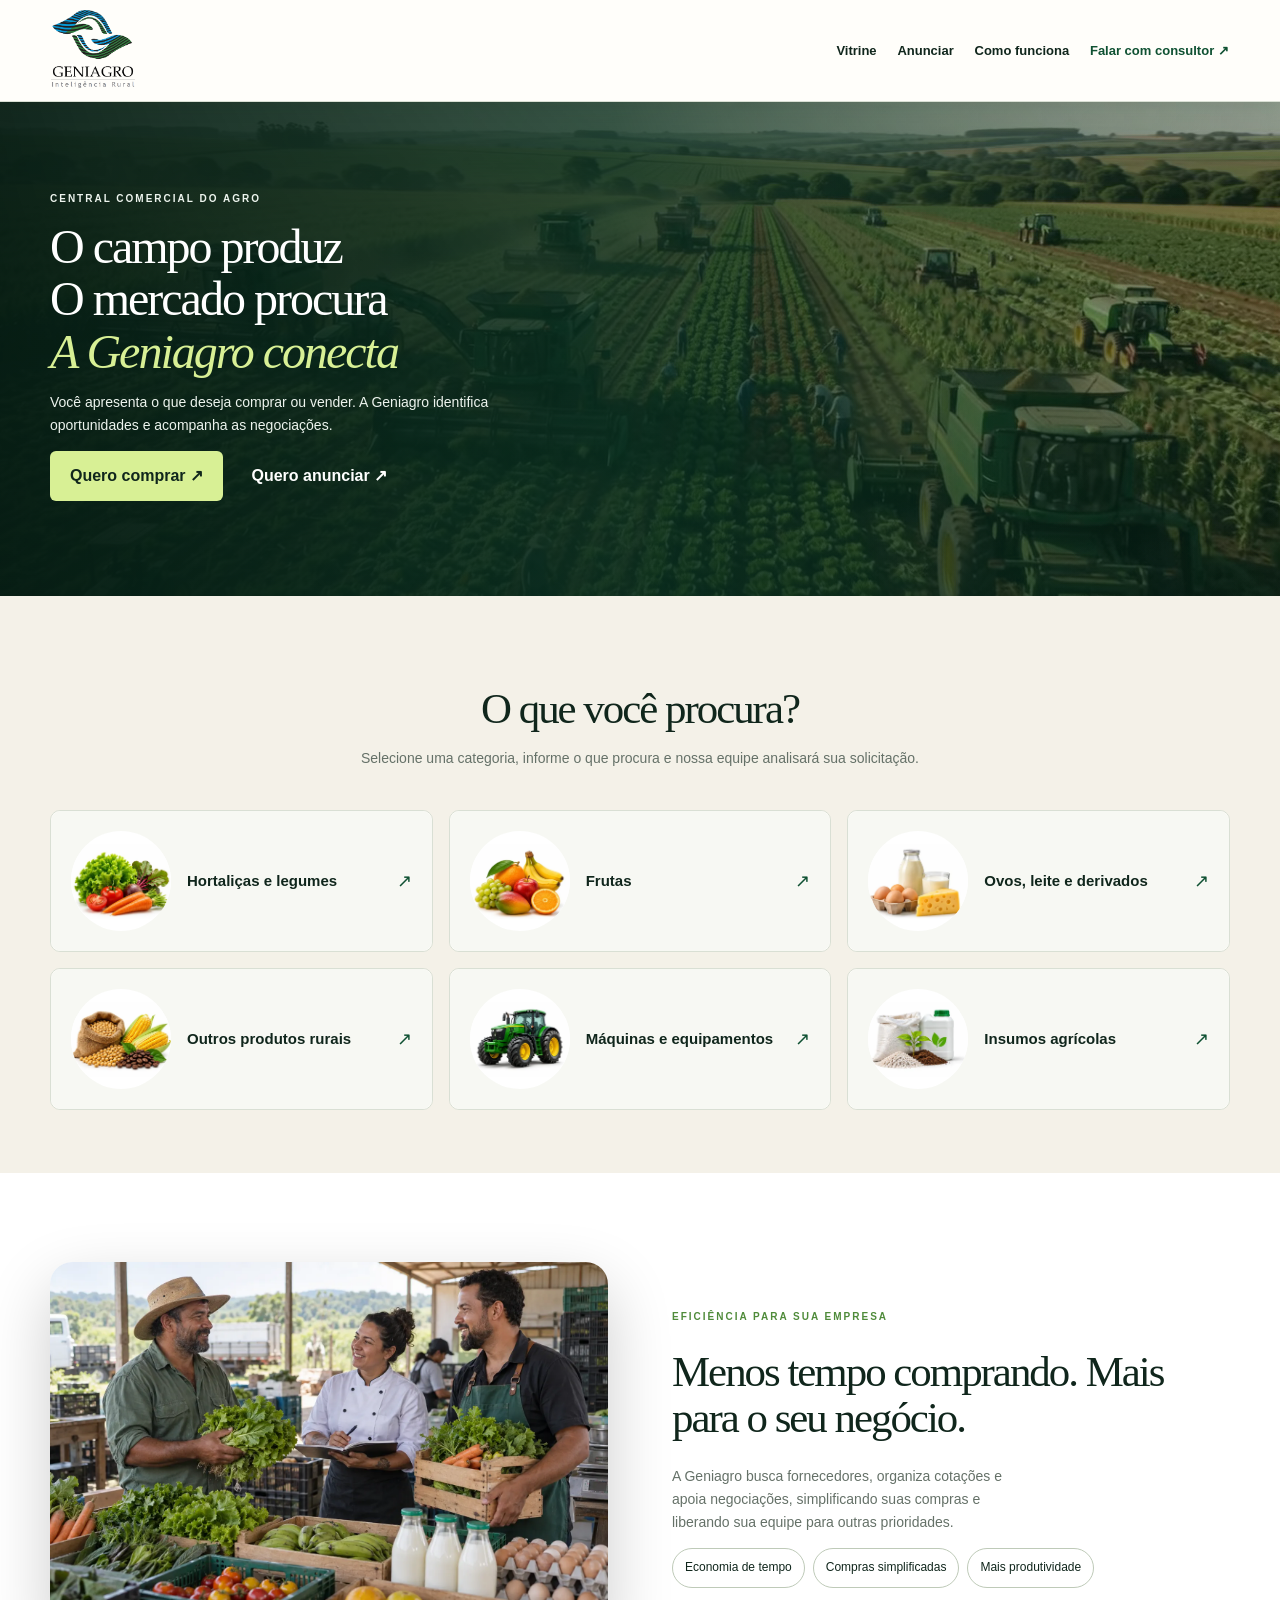
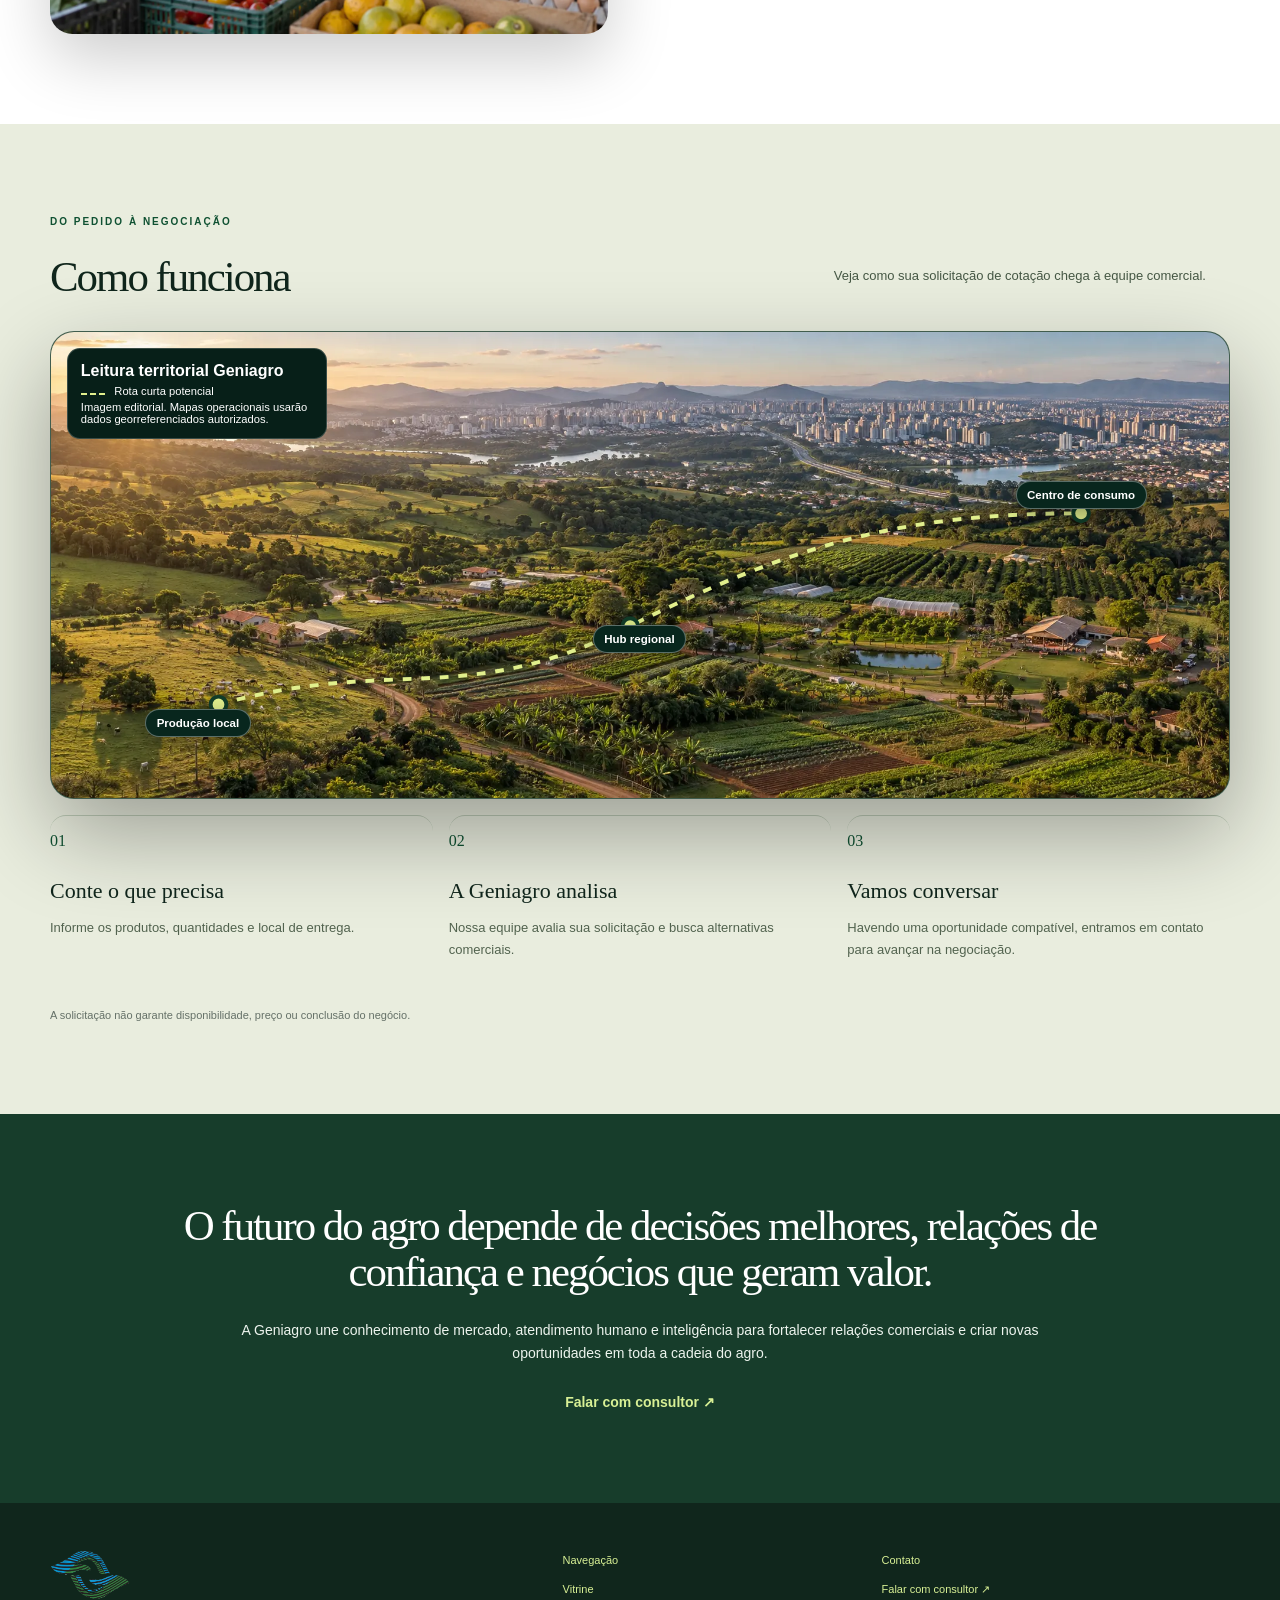
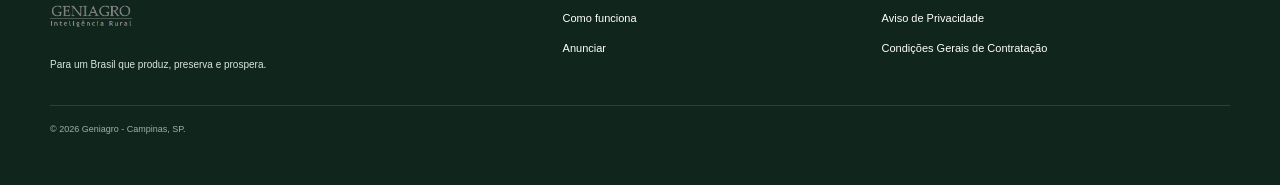
==== index.html @ 9e48bb67 "Add files via upload" ====
<!doctype html>
<html lang="pt-BR">
<head>
  <meta charset="utf-8">
  <meta name="viewport" content="width=device-width,initial-scale=1">
  <meta name="description" content="Explore categorias de produtos do agro, peça uma cotação e conte com a equipe da Geniagro para buscar alternativas e conduzir a negociação.">
  <title>Geniagro · Compras e negócios no agro</title>
  <link rel="canonical" href="https://geniagro.com.br/">
  <meta property="og:type" content="website">
  <meta property="og:locale" content="pt_BR">
  <meta property="og:site_name" content="Geniagro">
  <meta property="og:url" content="https://geniagro.com.br/">
  <meta property="og:title" content="Geniagro · Compras e negócios no agro">
  <meta property="og:description" content="Explore categorias de produtos do agro, peça uma cotação e conte com a equipe da Geniagro para buscar alternativas e conduzir a negociação.">
  <meta property="og:image" content="https://geniagro.com.br/assets/mercado-direto.webp">
  <meta property="og:image:type" content="image/webp">
  <meta property="og:image:width" content="1536">
  <meta property="og:image:height" content="1024">
  <meta property="og:image:alt" content="Produtores e compradores negociando diretamente">
  <meta name="twitter:card" content="summary_large_image">
  <meta name="twitter:title" content="Geniagro · Compras e negócios no agro">
  <meta name="twitter:description" content="Explore categorias de produtos do agro, peça uma cotação e conte com a equipe da Geniagro para buscar alternativas e conduzir a negociação.">
  <meta name="twitter:image" content="https://geniagro.com.br/assets/mercado-direto.webp">
  <meta name="twitter:image:alt" content="Produtores e compradores negociando diretamente">
  <script type="application/ld+json">
    {
      "@context": "https://schema.org",
      "@type": "Organization",
      "name": "Geniagro",
      "url": "https://geniagro.com.br/",
      "logo": "https://geniagro.com.br/assets/logo-geniagro.png"
    }
  </script>
  <link rel="icon" type="image/png" href="assets/icon.png">
  <link rel="stylesheet" href="style.css">
  <link rel="stylesheet" href="modal/modal.css">
  <script src="modal/modal.js" defer></script>
</head>
<body class="geniagro-v2">
  <!-- Cabeçalho e navegação -->
  <header>
    <a href="index.html"><img src="assets/logo-geniagro.png" alt="Geniagro Inteligência Rural"></a>
    <nav>
      <a href="#oportunidades">Vitrine</a>
      <a href="anunciar/index.html#vitrine-venda">Anunciar</a>
      <a href="#como-funciona">Como funciona</a>
      <a
        class="cta-link"
        href="https://wa.me/5519996274015"
        target="_blank"
        rel="noopener noreferrer"
      >
        Falar com consultor ↗
      </a>
    </nav>
  </header>

  <!-- Conteúdo principal -->
  <main>
    <!-- Apresentação -->
    <section id="hero" class="hero">
      <video class="hero-video" autoplay muted loop playsinline poster="assets/hero-geniagro.webp" aria-hidden="true">
        <source src="assets/hero-lp.mp4" type="video/mp4">
        <source src="assets/hero-lp.webm" type="video/webm">
      </video>
      <div class="shade"></div>
      <div class="wrap hero-copy">
        <p class="eyebrow">CENTRAL COMERCIAL DO AGRO</p>
        <h1><span>O campo produz</span> <span>O mercado procura</span> <em>A Geniagro conecta</em></h1>
        <p>Você apresenta o que deseja comprar ou vender. A Geniagro identifica oportunidades e acompanha as negociações.</p>
        <a class="cta-link" href="#oportunidades">Quero comprar ↗</a>
        <a class="cta-link cta-link-secondary" href="anunciar/index.html">Quero anunciar ↗</a>
      </div>
    </section>

    <section id="oportunidades" class="wrap intro">
      <h2>O que você procura?</h2>
      <p class="vitrine-orientacao">Selecione uma categoria, informe o que procura e nossa equipe analisará sua solicitação.</p>
      <div class="cards">
        <article>
          <button class="category-card" type="button" data-geniagro-modal="Compra" data-geniagro-product-category="Hortaliças e legumes" aria-haspopup="dialog" aria-controls="geniagroModal">
            <span class="category-illustration" aria-hidden="true"><img src="assets/hortalicas_legumes.webp" alt=""></span>
            <span class="category-title">Hortaliças e legumes</span>
            <span class="category-arrow" aria-hidden="true">↗</span>
          </button>
        </article>
        <article>
          <button class="category-card" type="button" data-geniagro-modal="Compra" data-geniagro-product-category="Frutas" aria-haspopup="dialog" aria-controls="geniagroModal">
            <span class="category-illustration" aria-hidden="true"><img src="assets/frutas.webp" alt=""></span>
            <span class="category-title">Frutas</span>
            <span class="category-arrow" aria-hidden="true">↗</span>
          </button>
        </article>
        <article>
          <button class="category-card" type="button" data-geniagro-modal="Compra" data-geniagro-product-category="Ovos, leite e derivados" aria-haspopup="dialog" aria-controls="geniagroModal">
            <span class="category-illustration" aria-hidden="true"><img src="assets/ovos_leite_derivados.webp" alt=""></span>
            <span class="category-title">Ovos, leite e derivados</span>
            <span class="category-arrow" aria-hidden="true">↗</span>
          </button>
        </article>
        <article>
          <button class="category-card" type="button" data-geniagro-modal="Compra" data-geniagro-product-category="Outros produtos rurais" aria-haspopup="dialog" aria-controls="geniagroModal">
            <span class="category-illustration" aria-hidden="true"><img src="assets/outros_produtos_rurais.webp" alt=""></span>
            <span class="category-title">Outros produtos rurais</span>
            <span class="category-arrow" aria-hidden="true">↗</span>
          </button>
        </article>
        <article>
          <button class="category-card" type="button" data-geniagro-modal="Compra" data-geniagro-product-category="Máquinas e equipamentos" aria-haspopup="dialog" aria-controls="geniagroModal">
            <span class="category-illustration" aria-hidden="true"><img src="assets/maquinas_equipamentos.webp" alt=""></span>
            <span class="category-title">Máquinas e equipamentos</span>
            <span class="category-arrow" aria-hidden="true">↗</span>
          </button>
        </article>
        <article>
          <button class="category-card" type="button" data-geniagro-modal="Compra" data-geniagro-product-category="Insumos agrícolas" aria-haspopup="dialog" aria-controls="geniagroModal">
            <span class="category-illustration" aria-hidden="true"><img src="assets/insumos_agricolas.webp" alt=""></span>
            <span class="category-title">Insumos agrícolas</span>
            <span class="category-arrow" aria-hidden="true">↗</span>
          </button>
        </article>
      </div>
    </section>

    <section id="beneficios" class="wrap section split">
      <img src="assets/mercado-direto.webp" alt="Produtores e compradores negociando diretamente">
      <div>
        <p class="eyebrow dark">EFICIÊNCIA PARA SUA EMPRESA</p>
        <h2>Menos tempo comprando. Mais para o seu negócio.</h2>
        <p>A Geniagro busca fornecedores, organiza cotações e apoia negociações, simplificando suas compras e liberando sua equipe para outras prioridades.</p>
        <div class="pills">
          <span>Economia de tempo</span>
          <span>Compras simplificadas</span>
          <span>Mais produtividade</span>
        </div>
      </div>
    </section>

    <!-- Integração territorial -->
    <section id="como-funciona" class="territory">
      <div class="wrap">
        <div class="territory-copy">
          <div>
            <p class="eyebrow">DO PEDIDO À NEGOCIAÇÃO</p>
            <h2>Como funciona</h2>
          </div>
          <p>Veja como sua solicitação de cotação chega à equipe comercial.</p>
        </div>
        <div class="map-board" role="img" aria-label="Visualização editorial da transição entre produção rural e centro urbano">
          <img src="assets/campo-cidade-v2.webp" alt="Vista aérea ilustrativa da transição entre propriedades rurais e uma cidade brasileira">
          <svg viewBox="0 0 1200 475" aria-hidden="true">
            <path class="route" d="M170 380 C350 330,420 385,590 300 S870 185,1050 185"/>
            <circle cx="170" cy="380" r="8"/>
            <circle cx="590" cy="300" r="8"/>
            <circle cx="1050" cy="185" r="8"/>
          </svg>
          <span class="pin pin-farm">Produção local</span>
          <span class="pin pin-hub">Hub regional</span>
          <span class="pin pin-city">Centro de consumo</span>
          <div class="map-legend">
            <b>Leitura territorial Geniagro</b>
            <span><i></i> Rota curta potencial</span>
            <small>Imagem editorial. Mapas operacionais usarão dados georreferenciados autorizados.</small>
          </div>
        </div>
        <div class="territory-grid">
          <article>
            <b>01</b>
            <h3>Conte o que precisa</h3>
            <p>Informe os produtos, quantidades e local de entrega.</p>
          </article>
          <article>
            <b>02</b>
            <h3>A Geniagro analisa</h3>
            <p>Nossa equipe avalia sua solicitação e busca alternativas comerciais.</p>
          </article>
          <article>
            <b>03</b>
            <h3>Vamos conversar</h3>
            <p>Havendo uma oportunidade compatível, entramos em contato para avançar na negociação.</p>
          </article>
        </div>
        <p class="territory-note">A solicitação não garante disponibilidade, preço ou conclusão do negócio.</p>
      </div>
    </section>

    <section id="manifesto" class="manifesto">
      <div class="wrap">
        <blockquote>O futuro do agro depende de decisões melhores, relações de confiança e negócios que geram valor.</blockquote>
        <p>A Geniagro une conhecimento de mercado, atendimento humano e inteligência para fortalecer relações comerciais e criar novas oportunidades em toda a cadeia do agro.</p>
        <a class="cta-link" href="https://wa.me/5519996274015" target="_blank" rel="noopener noreferrer">Falar com consultor ↗</a>
      </div>
    </section>
  </main>


  <!-- Rodapé -->
  <footer id="footer">
    <div class="wrap footer-grid">
      <div>
        <a href="index.html"><img src="assets/logo-geniagro-rodape.png" alt="Geniagro Inteligência Rural"></a>
        <p>Para um Brasil que produz, preserva e prospera.</p>
      </div>
      <nav class="footer-nav" aria-label="Navegação do rodapé">
        <b>Navegação</b>
        <a href="#oportunidades">Vitrine</a>
        <a href="#como-funciona">Como funciona</a>
        <a href="anunciar/index.html#vitrine-venda">Anunciar</a>
      </nav>
      <div class="footer-contact">
        <b>Contato</b>
        <a
          class="cta-link"
          href="https://wa.me/5519996274015"
          target="_blank"
          rel="noopener noreferrer"
        >
          Falar com consultor ↗
        </a>
        <a class="footer-legal-link" href="privacidade/index.html" target="_blank" rel="noopener noreferrer">Aviso de Privacidade</a>
        <a class="footer-legal-link" href="condicoes-gerais/index.html" target="_blank" rel="noopener noreferrer">Condições Gerais de Contratação</a>
      </div>
    </div>
    <div class="wrap copyright">© 2026 Geniagro - Campinas, SP.</div>
  </footer>
  <!-- Estrutura e controles adaptados do modal canônico AFlow. Sem integração. -->
  <dialog id="geniagroModal" class="geniagro-modal mbox" aria-labelledby="geniagroModalTitle" aria-describedby="geniagroIntegrationNote">
    <div class="mhdr">
      <h2 id="geniagroModalTitle" tabindex="-1" autofocus><img src="assets/icon.png" alt="" aria-hidden="true"><span id="geniagroModalTitleText">Quero comprar</span></h2>
      <button class="mclose" type="button" aria-label="Fechar formulário">✕</button>
    </div>
    <form id="geniagroForm" novalidate>
      <div class="mbody">
        <p id="geniagroIntegrationNote" class="integration-note">Preencha os dados e envie sua solicitação. Nossa equipe entrará em contato para dar continuidade.</p>
        <div class="msec">Identificação</div>
        <div class="mgrid">
          <div class="mfield"><label for="gNome">Nome completo *</label><input class="efield" id="gNome" name="nome" autocomplete="name" required></div>
          <div class="mfield"><label for="gEmpresa">Empresa *</label><input class="efield" id="gEmpresa" name="empresa" autocomplete="organization" required></div>
          <div class="mfield"><label for="gCargo">Posição na empresa</label><select class="efield esel" id="gCargo" name="cargo"><option value="">Selecione</option><option>Sócio / Proprietário / Direção Executiva</option><option>Diretoria / Head de área</option><option>Gerência / Coordenação</option><option>Técnico / Operacional</option><option>Outro</option></select></div>
          <div class="mfield"><label for="gEndereco">Endereço de entrega *</label><input class="efield" id="gEndereco" name="endereco" autocomplete="street-address" required></div>
          <div class="mfield"><label for="gCidade">Cidade *</label><input class="efield" id="gCidade" name="cidade" autocomplete="address-level2" required></div>
          <div class="mfield"><label for="gUf">UF *</label><input class="efield" id="gUf" name="uf" autocomplete="address-level1" maxlength="2" pattern="[A-Za-z]{2}" autocapitalize="characters" required></div>
        </div>
        <div class="msec">Contato</div>
        <div class="mgrid">
          <div class="mfield"><label for="gEmail">E-mail *</label><input class="efield" type="email" id="gEmail" name="email" autocomplete="email" inputmode="email" required></div>
          <div class="mfield"><label for="gContato">Telefone / WhatsApp *</label><input class="efield" type="tel" id="gContato" name="contato" autocomplete="tel-national" inputmode="tel" placeholder="19 99999 0000" required></div>
        </div>
        <div class="msec" id="gComercialTitle">Sobre a compra</div>
        <div class="mgrid">
          <div class="mfield"><div class="solicitation-label"><div class="solicitation-label-head"><label for="gProduto">Categoria principal do produto *</label><button class="solicitation-help-toggle" id="gCategoriaHelpToggle" type="button" aria-label="Mostrar instruções para a categoria principal" aria-expanded="false" aria-controls="gCategoriaHelp" aria-describedby="gCategoriaHelp">ⓘ</button></div><p class="field-help solicitation-tooltip" id="gCategoriaHelp" role="tooltip" hidden>Selecione a categoria predominante. Você pode incluir produtos de outras categorias.</p></div><select class="efield esel" id="gProduto" name="produto_servico" aria-describedby="gCategoriaHelp" required><option value="">Selecione</option><option>Hortaliças e legumes</option><option>Frutas</option><option>Ovos, leite e derivados</option><option>Outros produtos rurais</option><option>Máquinas e equipamentos</option><option>Insumos agrícolas</option></select></div>
          <div class="mfield"><label for="gTipo">Frequência *</label><select class="efield esel" id="gTipo" name="tipo_negocio" required><option value="">Selecione</option><option>Pontual</option><option>Recorrente</option></select></div>
        </div>
        <div id="gEntregaSection" hidden>
          <div class="msec">Entrega e frete</div>
          <div class="mgrid">
            <div class="mfield"><label for="gEntrega">Realiza entrega? *</label><select class="efield esel" id="gEntrega" disabled><option value="">Selecione</option><option>Sim</option><option>Não</option></select></div>
            <div class="mfield" hidden><label for="gSiteRede">Site ou rede social (opcional)</label><input class="efield" type="text" id="gSiteRede" disabled></div>
            <div class="mfield" hidden><label for="gRegiaoEntrega">Região de entrega *</label><input class="efield" id="gRegiaoEntrega" disabled></div>
            <div class="mfield" hidden><label for="gFrete">Condição do frete *</label><select class="efield esel" id="gFrete" disabled><option value="">Selecione</option><option>Incluso no preço</option><option>Cobrado à parte</option><option>A combinar</option></select></div>
          </div>
        </div>
        <div class="msec">Lista de produtos</div>
        <div id="gProductList" class="product-list">
          <div class="product-row" data-product-row>
            <div class="product-grid">
              <div class="mfield"><label for="gProdutoNome">Produto *</label><input class="efield" id="gProdutoNome" data-product-field="name" required></div>
              <div class="mfield"><label for="gQuantidade">Quantidade *</label><input class="efield" type="number" id="gQuantidade" data-product-field="quantity" inputmode="decimal" min="0" step="any" required></div>
              <div class="mfield"><label for="gUnidade">Unidade *</label><select class="efield esel" id="gUnidade" data-product-field="unit" required><option value="">Selecione</option><option>kg</option><option>toneladas</option><option>sacas</option><option>litros</option><option>unidades</option><option>m³</option><option>Outro</option></select></div>
              <div class="mfield product-price" hidden><div class="solicitation-label"><div class="solicitation-label-head"><label for="gPreco">Preço por unidade (R$) *</label><button class="solicitation-help-toggle" id="gPrecoHelpToggle" type="button" aria-label="Mostrar instruções para o preço por unidade" aria-expanded="false" aria-controls="gPrecoHelp" aria-describedby="gPrecoHelp">ⓘ</button></div><p class="field-help solicitation-tooltip" id="gPrecoHelp" role="tooltip" hidden>Se variar, informe um valor médio ou praticado hoje.</p></div><input class="efield" type="text" id="gPreco" data-product-field="price" inputmode="numeric" placeholder="R$ 0,00" aria-describedby="gPrecoHelp" disabled></div>
              <button class="product-remove" type="button" aria-label="Excluir produto adicional" hidden><svg viewBox="0 0 24 24" aria-hidden="true" focusable="false"><path d="M4 7h16M9 7V4h6v3m-9 0 1 13h10l1-13M10 11v5m4-5v5" /></svg></button>
            </div>
          </div>
        </div>
        <div class="product-actions"><p class="required-note">* Obrigatórios</p><button class="product-add" id="gAddProduct" type="button">Adicionar produto</button></div>
        <div class="mfield"><div class="solicitation-label"><div class="solicitation-label-head"><label for="gSolicitacao">Observações adicionais (opcional)</label><button class="solicitation-help-toggle" id="gSolicitacaoHelpToggle" type="button" aria-label="Mostrar instruções para as observações adicionais" aria-expanded="false" aria-controls="gSolicitacaoHelp" aria-describedby="gSolicitacaoHelp">ⓘ</button></div><p class="field-help solicitation-tooltip" id="gSolicitacaoHelp" role="tooltip" hidden>Informe características, especificações ou condições comerciais, se necessário.</p></div><textarea class="etarea" id="gSolicitacao" name="campo_pers_01" rows="4" aria-describedby="gSolicitacaoHelp"></textarea></div>
      </div>
      <div class="save-bar">
        <div><p class="consent-note">Ao enviar, autorizo o uso dos meus dados para atender à solicitação e contato, conforme o <a href="privacidade/index.html" target="_blank" rel="noopener noreferrer">Aviso de Privacidade</a>, e declaro ciência das <a href="condicoes-gerais/index.html" target="_blank" rel="noopener noreferrer">Condições Gerais</a>.</p><p id="geniagroFormStatus" class="save-status" role="status" aria-live="polite"></p></div>
        <button class="btn-save" type="submit">Enviar solicitação</button>
      </div>
    </form>
  </dialog>
</body>
</html>
---- style.css ----
:root{--ink:#10261c;--green:#0f5132;--leaf:#4f8b3a;--gold:#d8a83f;--cream:#f4f1e8;--paper:#fffefa;--line:#d9dfd4;--muted:#657168}*{box-sizing:border-box}html{scroll-behavior:smooth;scroll-padding-top:96px}body{margin:0;color:var(--ink);background:var(--cream);font:16px Arial,sans-serif}button,input,select,textarea{font:inherit}.wrap{width:min(1180px,calc(100% - 2rem));margin:auto}header{position:fixed;top:0;left:0;right:0;z-index:1000;display:flex;align-items:center;justify-content:space-between;min-height:96px;padding:.6rem 4vw;background:#fff;border-bottom:1px solid #d9dfd4;box-shadow:0 4px 18px rgba(16,38,28,.12)}header img{width:180px;height:78px;object-fit:contain;object-position:left center}nav{display:flex;align-items:center;gap:1.3rem}nav a{color:var(--ink);text-decoration:none;font-weight:700}.cta-link{display:inline-flex;align-items:center;width:fit-content;color:var(--green);background:none;border:0;padding:0;text-decoration:none;text-underline-offset:4px;font-weight:800;transition:color .2s ease}.cta-link:hover{text-decoration:underline}.cta-link:focus-visible{outline:2px solid currentColor;outline-offset:4px}.hero .cta-link{margin:.7rem 1.5rem 0 0;color:#d8f095}.hero .cta-link-secondary{color:#fff;font-weight:700}header .cta-link{color:var(--green)}.hero{position:relative;min-height:760px;display:flex;align-items:center;color:white;background:#08271b url('assets/hero-geniagro.webp') center/cover}.shade{position:absolute;inset:0;background:linear-gradient(90deg,#061d14f2,#0a3021c8 48%,#0a2d1d2e),linear-gradient(0deg,#061f16a0,transparent)}.hero-copy{position:relative;z-index:1}.eyebrow{color:#d3ed91;font-size:.76rem;font-weight:900;letter-spacing:.16em;text-transform:uppercase}.eyebrow.dark{color:var(--leaf)}h1,h2,blockquote{font-family:Georgia,serif;letter-spacing:-.05em}.hero h1{max-width:850px;margin:.5rem 0;font-size:clamp(3rem,7vw,6.4rem);line-height:.94;font-weight:500}.hero h1 em{color:#d8f095;font-weight:400}.hero p{max-width:690px;font-size:1.2rem;line-height:1.6;color:#edf4ee}.intro,.section{padding:6rem 0;text-align:center}.intro h2,.section h2,.geo h2{margin:.5rem 0 1rem;font-size:clamp(2.2rem,4.5vw,4.2rem);line-height:1}.intro>p{max-width:820px;margin:1rem auto;color:var(--muted);line-height:1.65}.cards{display:grid;grid-template-columns:repeat(3,1fr);gap:1rem;margin-top:2.5rem}.cards article{min-height:285px;padding:1.3rem;border:1px solid var(--line);border-radius:1.2rem;background:var(--paper);color:var(--ink);text-align:left;box-shadow:0 15px 45px #17332310;transition:.2s}.cards b{display:grid;place-items:center;width:2.8rem;height:2.8rem;border-radius:.8rem;color:white;background:var(--green);font:700 1.2rem Georgia}.cards h3{font:600 1.35rem Georgia}.cards p{min-height:105px;color:var(--muted);line-height:1.5}.cards strong{color:var(--green)}.geo{padding:6rem 0;color:white;background:#0d3223}.split{display:grid;grid-template-columns:1fr 1fr;gap:4rem;align-items:center;text-align:left}.split img{width:100%;border-radius:1.4rem;box-shadow:0 24px 65px #0003}.geo h2{font-size:clamp(2.2rem,4vw,4rem)}.geo p{color:#dce8df;line-height:1.65}.geo li{margin:.8rem 0}.section p{color:var(--muted);line-height:1.65}.pills{display:flex;flex-wrap:wrap;gap:.5rem}.pills span{padding:.55rem .75rem;border:1px solid #becab8;border-radius:99px;background:white;font-size:.82rem;font-weight:700}.manifesto{padding:6rem 0;background:#e4ecd8;text-align:center}.manifesto blockquote{max-width:1000px;margin:auto;font-size:clamp(2rem,4vw,4rem);line-height:1.12}.manifesto>div>p{max-width:800px;margin:1.5rem auto;color:#536154;line-height:1.7}.facts{display:grid;grid-template-columns:repeat(3,1fr);gap:1rem;margin-top:2rem;text-align:left}.facts div{padding:1.3rem;border-radius:1rem;background:white}.facts b{display:block;color:var(--green);font:600 2rem Georgia}.facts a{color:var(--green)}footer{padding:3rem 0;color:#d9e5db;background:#071e15}@media(max-width:900px){.cards,.facts{grid-template-columns:1fr 1fr}.split{grid-template-columns:1fr}}@media(max-width:600px){.hero{min-height:700px}.cards,.facts{grid-template-columns:1fr}.split{gap:2rem}.hero h1{font-size:3.2rem}}
.territory{padding:6rem 0;color:white;background:#081f18}
.territory-copy{display:grid;grid-template-columns:1.3fr .7fr;gap:3rem;align-items:end;margin-bottom:2rem}
.territory-copy h2{margin:.5rem 0 0;font:500 clamp(2.2rem,4.5vw,4.7rem)/.98 Georgia,serif;letter-spacing:-.05em}
.territory-copy>p{color:#cddbd1;line-height:1.7}
.map-board{position:relative;overflow:hidden;border:1px solid #ffffff2e;border-radius:1.5rem;background:#173927;box-shadow:0 35px 90px #0005}
.map-board>img{display:block;width:100%;aspect-ratio:2.53/1;object-fit:cover}
.map-board>svg{position:absolute;inset:0;width:100%;height:100%;filter:drop-shadow(0 2px 3px #0008)}
.map-board .route{fill:none;stroke:#e1ef8d;stroke-width:4;stroke-dasharray:9 10;animation:flow 18s linear infinite}
.map-board circle{fill:#e1ef8d;stroke:#123d29;stroke-width:4}
.pin{position:absolute;padding:.45rem .65rem;border:1px solid #fff5;border-radius:99px;background:#08261ddd;box-shadow:0 6px 20px #0005;font-size:.72rem;font-weight:900}
.pin-farm{left:8%;bottom:13%}.pin-hub{left:46%;bottom:31%}.pin-city{right:7%;top:32%}
.map-legend{position:absolute;left:1rem;top:1rem;display:grid;gap:.3rem;max-width:260px;padding:.8rem;border:1px solid #fff3;border-radius:.8rem;background:#071f18dd;backdrop-filter:blur(8px)}
.map-legend span,.map-legend small{font-size:.7rem;color:#dbe7de}
.map-legend i{display:inline-block;width:24px;margin-right:.4rem;border-top:2px dashed #e1ef8d}
.territory-grid{display:grid;grid-template-columns:repeat(3,1fr);gap:1rem;margin-top:1rem}
.territory-grid article{padding:1.2rem;border:1px solid #ffffff1f;border-radius:1rem;background:#ffffff0a}
.territory-grid b{color:#d8f095}.territory-grid h3{margin:.5rem 0;font:600 1.35rem Georgia}.territory-grid p{margin:0;color:#bfd0c4;line-height:1.5}
@keyframes flow{to{stroke-dashoffset:-190}}
@media(max-width:900px){.territory-copy{grid-template-columns:1fr}.territory-grid{grid-template-columns:1fr}.map-board .pin{display:none}}
@media(max-width:600px){.map-board>img{aspect-ratio:1.25/1}.map-legend{max-width:210px}.map-legend small{display:none}}
main{padding-top:96px}
footer .footer-grid{display:grid;grid-template-columns:1.2fr .7fr .9fr;gap:3rem;align-items:start}
footer .footer-grid>div{display:grid;gap:.7rem}
footer .footer-grid img{width:190px;height:100px;object-fit:contain;object-position:left center}
footer .footer-grid p{margin:0;line-height:1.5}
footer .footer-grid b{color:#d8f095}
footer .footer-nav{display:grid;align-items:start;gap:.7rem}footer .footer-nav a{color:#d9e5db;text-decoration:none}footer .footer-nav a:hover{text-decoration:underline}footer .cta-link{color:#d8f095}footer .footer-contact span{color:#9eb1a3;line-height:1.5}
footer .copyright{margin-top:2rem;padding-top:1rem;border-top:1px solid #ffffff1f;font-size:.8rem;color:#9eb1a3}
@media(max-width:700px){header{min-height:82px;padding:.35rem 1.25rem}header img{width:125px;height:68px}main{padding-top:82px}html{scroll-padding-top:82px}footer .footer-grid{grid-template-columns:1fr;gap:2rem}}
@media(max-width:900px){header{position:static;flex-wrap:wrap;gap:.35rem}header nav{flex-wrap:wrap;gap:.6rem 1rem}main{padding-top:0}html{scroll-padding-top:0}footer .footer-grid{grid-template-columns:repeat(2,minmax(0,1fr));gap:2rem}}
@media(max-width:700px){footer .footer-grid{grid-template-columns:1fr}header nav{font-size:.9rem}}
@media(max-width:600px){.cards article{min-height:0}.cards p{min-height:0}}
/* Links jurídicos: destaque discreto, restrito ao rodapé. */
footer .footer-contact .footer-legal-link{font-size:13px;font-weight:400;color:#fff;line-height:1.5;text-decoration:none}
footer .footer-contact .footer-legal-link:hover{text-decoration:none}
footer .footer-contact .footer-legal-link:focus-visible{outline:2px solid currentColor;outline-offset:3px}

/* Hierarquia visual dos CTAs da seção de oportunidades. */
#oportunidades #entrada-comprador > strong > button.cta-link,#oportunidades #entrada-fornecedor > strong > button.cta-link{font-weight:800}
#oportunidades #entrada-comprador > strong > button.cta-link::after,#oportunidades #entrada-fornecedor > strong > button.cta-link::after{content:" ↗"}
#oportunidades .cards > article > a.cta-link[href="https://wa.me/5519996274015"]{font-weight:700}
#oportunidades .cards > article > a.cta-link > .cta-arrow{display:none}

/* Padrão visual das colunas do rodapé. */
footer .footer-nav a:first-of-type{color:#d8f095;font-weight:800}
footer .footer-nav a:not(:first-of-type){font-size:13px;font-weight:400;color:#fff;text-decoration:none}
footer .footer-nav a:not(:first-of-type):hover{text-decoration:none}

.hero > .hero-video{position:absolute;inset:0;width:100%;height:100%;object-fit:cover;pointer-events:none}
@media(prefers-reduced-motion:reduce){.hero > .hero-video{display:none}}

/* Identidade pública da Geniagro V2. */
.geniagro-v2 > :is(header, main, footer) {
  --v2-deep: #173d2b;
  --v2-lime: #d8f095;
  --v2-soft: #e9edde;
  --v2-section-space: clamp(3.5rem, 7vw, 5.625rem);
}

.geniagro-v2 > header { background: var(--paper); }
.geniagro-v2 > header img { width: 150px; }
.geniagro-v2 > header nav a { font-size: .875rem; }

.geniagro-v2 > main > .hero .hero-copy {
  padding-block: clamp(2.5rem, 7vw, 5rem);
}
.geniagro-v2 > main > .hero h1 {
  max-width: 13ch;
  font-size: clamp(2.625rem, 4.65vw, 4.25rem);
  line-height: 1.06;
}
.geniagro-v2 > main > .hero p { max-width: 32rem; }
.geniagro-v2 > main > .hero .cta-link { min-height: 44px; }
.geniagro-v2 > main > .hero .cta-link:focus-visible { outline-color: #fff; }

.geniagro-v2 > main :is(.hero-copy > .cta-link:not(.cta-link-secondary), #formulario > button.cta-link) {
  background: var(--v2-lime);
  color: var(--ink);
  padding: .875rem 1.25rem;
  border-radius: 6px;
}
.geniagro-v2 > main :is(.hero-copy > .cta-link:not(.cta-link-secondary), #formulario > button.cta-link):hover {
  background: #e5f7b7;
}

.geniagro-v2 > main > :is(.intro, .section, .territory) { padding-block: var(--v2-section-space); }
.geniagro-v2 > main > :is(.intro, .section, .territory) h2 {
  font-size: clamp(2rem, 3.35vw, 2.875rem);
  line-height: 1.1;
  font-weight: 400;
}
.geniagro-v2 > main > .intro .cards article {
  min-height: 0;
  display: flex;
  flex-direction: column;
  padding: 1.25rem;
  border-radius: 10px;
  box-shadow: none;
}
.geniagro-v2 > main > .intro .cards b {
  border-radius: 50%;
  background: var(--v2-soft);
  color: var(--green);
}
.geniagro-v2 > main > .intro .cards h3 { margin: .875rem 0 .375rem; }
.geniagro-v2 > main > .intro .cards strong { margin-top: auto; }
.geniagro-v2 > main > .intro .cards .cta-link { min-height: 44px; }

.geniagro-v2 > main > .territory {
  background: var(--v2-soft);
  color: var(--ink);
}
.geniagro-v2 > main > .territory .eyebrow,
.geniagro-v2 > main > .territory .territory-grid b { color: var(--green); }
.geniagro-v2 > main > .territory :is(.territory-copy, .territory-grid) > p,
.geniagro-v2 > main > .territory .territory-grid article p { color: #465845; }
.geniagro-v2 > main > .territory .territory-grid article {
  background: transparent;
  border: 0;
  border-top: 1px solid #bdcbb6;
  padding: 1rem 0;
}

.geniagro-v2 > footer { background: var(--ink); }
.geniagro-v2 > footer .footer-grid img { width: 150px; height: 76px; }

@media (max-width: 700px) {
  .geniagro-v2 > header img { width: 125px; }
  .geniagro-v2 > main > .hero .cta-link { margin-right: .75rem; }
}
@media (prefers-reduced-motion: reduce) {
  html:has(> body.geniagro-v2) { scroll-behavior: auto; }
  .geniagro-v2 > main .map-board .route { animation: none; }
  .geniagro-v2 > :is(header, main, footer) .cta-link { transition: none; }
}


/* Recuperação comercial da LP e componentes editoriais de Anunciar. */
.geniagro-v2 > main > #anunciar {
  width: 100%;
  padding-inline: 1rem;
  background: var(--v2-deep);
  color: #fff;
}
.geniagro-v2 > main > #anunciar p {
  max-width: 38rem;
  margin-inline: auto;
  color: #edf4ee;
}
.geniagro-v2 > main > #anunciar .cta-link,
.geniagro-v2 > main > #manifesto .cta-link { color: var(--v2-lime); }

.geniagro-v2 > main > :is(#inteligencia, #manifesto) { padding-block: var(--v2-section-space); }
.geniagro-v2 > main > #inteligencia h2 { font-size: clamp(2rem, 3.35vw, 2.875rem); font-weight: 400; }
.geniagro-v2 > main > #manifesto { background: var(--v2-deep); color: #fff; }
.geniagro-v2 > main > #manifesto p { color: #edf4ee; }
.geniagro-v2 > main > .territory .map-legend { background: #071f18; }
.geniagro-v2 > main > .territory .pin { background: #08261d; }
.geniagro-v2 > main > .territory :is(.pin, .map-legend, .map-legend span, .map-legend small) { color: #fff; }

.geniagro-v2 > main > :is(.announce-categories, .announce-faq) {
  display: grid;
  grid-template-columns: minmax(0, 1fr) minmax(0, 1.15fr);
  gap: clamp(2rem, 6vw, 5rem);
  text-align: left;
}
.geniagro-v2 > main > :is(.announce-categories, .announce-faq) :is(h2 em, .eyebrow) { color: var(--green); }
.geniagro-v2 > main > .announce-categories .announce-options button {
  display: grid;
  grid-template-columns: auto minmax(0, 1fr) auto;
  align-items: center;
  gap: .875rem;
  width: 100%;
  min-height: 64px;
  padding: .625rem .25rem;
  border-bottom: 1px solid var(--line);
  color: var(--ink);
  text-align: left;
  cursor: pointer;
}
.geniagro-v2 > main > .announce-categories .announce-options button:hover {
  background: var(--paper);
  color: var(--green);
  text-decoration: none;
}
.geniagro-v2 > main > .announce-categories .announce-icon {
  display: grid;
  place-items: center;
  width: 42px;
  height: 42px;
  border-radius: 50%;
  background: var(--v2-soft);
  color: var(--green);
  font: 1.4rem Georgia, serif;
}
.geniagro-v2 > main > .announce-faq details { border-bottom: 1px solid var(--line); }
.geniagro-v2 > main > .announce-faq details:first-child { border-top: 1px solid var(--line); }
.geniagro-v2 > main > .announce-faq summary {
  display: flex;
  justify-content: space-between;
  align-items: baseline;
  gap: 1rem;
  padding: 1rem .25rem;
  list-style: none;
  font-weight: 700;
  cursor: pointer;
}
.geniagro-v2 > main > .announce-faq summary::-webkit-details-marker { display: none; }
.geniagro-v2 > main > .announce-faq summary span { color: var(--green); font-size: 1.35rem; line-height: 1; }
.geniagro-v2 > main > .announce-faq details[open] summary span { transform: rotate(45deg); }
.geniagro-v2 > main > .announce-faq details p { margin: 0 .25rem 1rem; }
.geniagro-v2 > main > .announce-faq details a { color: var(--green); }
.geniagro-v2 > main > .announce-faq summary:focus-visible { outline: 2px solid var(--green); outline-offset: 2px; }

.geniagro-v2 > main > .announce-closing {
  background: var(--v2-deep);
  color: #fff;
}
.geniagro-v2 > main > .announce-closing h2 em { color: var(--v2-lime); }
.geniagro-v2 > main > .announce-closing .cta-link {
  min-height: 44px;
  margin-top: .75rem;
  padding: .875rem 1.25rem;
  border-radius: 6px;
  background: var(--v2-lime);
  color: var(--ink);
}
.geniagro-v2 > main > .announce-closing .cta-link:focus-visible { outline-color: #fff; }

@media (max-width: 700px) {
  .geniagro-v2 > main > :is(.announce-categories, .announce-faq) { grid-template-columns: minmax(0, 1fr); }
}

/* Tipografia dos passos conforme a referência original de Sérgio. */
.geniagro-v2 > main > .territory .territory-grid b { display: block; font: 16px/1.65 Georgia, serif; }
.geniagro-v2 > main > .territory .territory-grid h3 { margin: 28px 0 13px; font: 22px/1.2 Georgia, serif; }
.geniagro-v2 > main > .territory .territory-grid article p { margin: 0; color: #52634f; font: 13px/1.65 Arial, sans-serif; }
.geniagro-v2 > main > .territory .territory-note { margin: 30px 0 0; color: #657168; font: 11px/1.65 Arial, sans-serif; }
@media (max-width: 700px) {
  .geniagro-v2 > main > .territory .territory-grid { gap: 25px; }
  .geniagro-v2 > main > .territory .territory-grid article { display: grid; grid-template-columns: 35px 1fr; gap: 0 17px; padding-top: 20px; }
  .geniagro-v2 > main > .territory .territory-grid b { grid-row: 1 / 3; font-size: 20px; }
  .geniagro-v2 > main > .territory .territory-grid h3 { margin: 0 0 10px; font-size: 23px; }
  .geniagro-v2 > main > .territory .territory-grid article p { grid-column: 2; }
  .geniagro-v2 > main > .territory .territory-note { font-size: 10px; }
}

/* Tipografia da LP de Compra: referência Venda Geniagro, sem afetar Anunciar ou o modal. */
body.geniagro-v2:has(> main > #oportunidades) > header nav a { font: 700 13px/1.65 Arial, sans-serif; }
body.geniagro-v2:has(> main > #oportunidades) > main > .hero .eyebrow,
body.geniagro-v2:has(> main > #oportunidades) > main > #beneficios .eyebrow,
body.geniagro-v2:has(> main > :is(#oportunidades, #vitrine-venda)) > main > #como-funciona .eyebrow { font: 700 10px/1.6 Arial, sans-serif; letter-spacing: 2px; margin: 0 0 24px; }
body.geniagro-v2:has(> main > #oportunidades) > main > .hero h1 { font: 400 clamp(48px, 4.65vw, 68px)/1.06 Georgia, serif; letter-spacing: -2px; max-width: 530px; margin: 0; }
body.geniagro-v2:has(> main > #oportunidades) > main > .hero .hero-copy > p:not(.eyebrow) { font: 400 14px/1.65 Arial, sans-serif; letter-spacing: normal; max-width: 460px; margin: 25px 0 14px; }
body.geniagro-v2:has(> main > #oportunidades) > main > .hero .cta-link { font: 700 16px/1.4 Arial, sans-serif; margin-top: 17px; }
body.geniagro-v2:has(> main > #oportunidades) > main > :is(#oportunidades, #beneficios, #como-funciona) h2 { font: 400 clamp(35px, 3.35vw, 46px)/1.06 Georgia, serif; letter-spacing: -2px; margin: 0; }
body.geniagro-v2:has(> main > #oportunidades) > main > #oportunidades .cards h3 { font: 700 15px/1.65 Arial, sans-serif; letter-spacing: normal; margin: 0 0 2px; }
body.geniagro-v2:has(> main > #oportunidades) > main > #oportunidades .cards .cta-link { font: 700 13px/1.65 Arial, sans-serif; }
body.geniagro-v2:has(> main > #oportunidades) > main > #beneficios > div > p:not(.eyebrow) { font: 400 14px/1.65 Arial, sans-serif; max-width: 340px; margin: 25px 0 1em; }
body.geniagro-v2:has(> main > #oportunidades) > main > #beneficios .pills span { font: 400 12px/1.65 Arial, sans-serif; }
body.geniagro-v2:has(> main > :is(#oportunidades, #vitrine-venda)) > main > #como-funciona .territory-copy > p { font: 400 13px/1.65 Arial, sans-serif; }
body.geniagro-v2:has(> main > :is(#oportunidades, #vitrine-venda)) > main > #como-funciona .territory-grid b { font: 400 16px Georgia, serif; }
body.geniagro-v2:has(> main > :is(#oportunidades, #vitrine-venda)) > main > #como-funciona .territory-grid h3 { font: 400 22px/1.2 Georgia, serif; letter-spacing: normal; margin: 28px 0 13px; }
body.geniagro-v2:has(> main > :is(#oportunidades, #vitrine-venda)) > main > #como-funciona .territory-grid article p { font: 400 13px/1.65 Arial, sans-serif; margin: 0; }
body.geniagro-v2:has(> main > :is(#oportunidades, #vitrine-venda)) > main > #como-funciona .territory-note { font: 400 11px/1.65 Arial, sans-serif; margin: 30px 0 0; }
body.geniagro-v2:has(> main > :is(#oportunidades, #vitrine-venda)) > main > #manifesto blockquote { font: 400 clamp(35px, 3.35vw, 46px)/1.06 Georgia, serif; letter-spacing: -2px; }
body.geniagro-v2:has(> main > :is(#oportunidades, #vitrine-venda)) > main > #manifesto p { font: 400 14px/1.65 Arial, sans-serif; margin: 25px auto 0; }
body.geniagro-v2:has(> main > :is(#oportunidades, #vitrine-venda)) > main > #manifesto .cta-link { font: 700 14px/1.4 Arial, sans-serif; margin-top: 28px; }
body.geniagro-v2:has(> main > :is(#oportunidades, #vitrine-venda)) > footer .footer-grid p { font: 400 10px/1.65 Arial, sans-serif; margin-top: 15px; }
body.geniagro-v2:has(> main > :is(#oportunidades, #vitrine-venda)) > footer .footer-grid :is(b, a:not(:has(img))) { font: 400 11px/1.65 Arial, sans-serif; }
body.geniagro-v2:has(> main > :is(#oportunidades, #vitrine-venda)) > footer .copyright { font: 400 9px/1.65 Arial, sans-serif; }
@media (max-width: 1000px) {
  body.geniagro-v2:has(> main > #oportunidades) > main > .hero h1 { font-size: 54px; }
}
@media (max-width: 700px) {
  body.geniagro-v2:has(> main > #oportunidades) > main > :is(.hero, #beneficios, #como-funciona) .eyebrow { font-size: 9px; letter-spacing: 1.5px; margin-bottom: 20px; }
  body.geniagro-v2:has(> main > #oportunidades) > main > .hero h1 { font-size: 52px; letter-spacing: -2.5px; max-width: 440px; }
  body.geniagro-v2:has(> main > #oportunidades) > main > .hero .hero-copy > p:not(.eyebrow) { font-size: 13px; max-width: 420px; margin-top: 20px; }
  body.geniagro-v2:has(> main > #oportunidades) > main > :is(#oportunidades, #beneficios, #como-funciona) h2 { font-size: 36px; letter-spacing: -1.5px; }
  body.geniagro-v2:has(> main > #oportunidades) > main > #beneficios > div > p:not(.eyebrow) { max-width: none; }
  body.geniagro-v2:has(> main > :is(#oportunidades, #vitrine-venda)) > main > #como-funciona .territory-copy > p { margin-top: 22px; }
  body.geniagro-v2:has(> main > :is(#oportunidades, #vitrine-venda)) > main > #como-funciona .territory-grid b { font-size: 20px; }
  body.geniagro-v2:has(> main > :is(#oportunidades, #vitrine-venda)) > main > #como-funciona .territory-grid h3 { font-size: 23px; margin: 0 0 10px; }
  body.geniagro-v2:has(> main > :is(#oportunidades, #vitrine-venda)) > main > #como-funciona .territory-note { font-size: 10px; }
  body.geniagro-v2:has(> main > :is(#oportunidades, #vitrine-venda)) > main > #manifesto blockquote { font-size: 34px; letter-spacing: -1.5px; }
}

/* Ajuste da primeira dobra: somente Hero da LP de Compra. */
@media (min-width: 701px) {
  body.geniagro-v2:has(> main > #oportunidades) > main > #hero { min-height: 500px; }
  body.geniagro-v2:has(> main > #oportunidades) > main > #hero .hero-copy { padding-block: 28px; }
  body.geniagro-v2:has(> main > #oportunidades) > main > #hero .eyebrow { margin-bottom: 14px; }
  body.geniagro-v2:has(> main > #oportunidades) > main > #hero h1 { max-width: min(50vw, 720px); font-size: 48px; line-height: 1.10; }
  body.geniagro-v2:has(> main > #oportunidades) > main > #hero h1 > :is(span, em) { display: block; }
  body.geniagro-v2:has(> main > #oportunidades) > main > #hero .hero-copy > p:not(.eyebrow) { font-size: 14px; margin: 12px 0 4px; }
  body.geniagro-v2:has(> main > #oportunidades) > main > #hero .cta-link { margin-top: 10px; }
}

/* Cards clicáveis da vitrine de Compra. */
.geniagro-v2 > main > :is(#oportunidades, #vitrine-venda) .cards article { padding: 0; }
.geniagro-v2 > main > :is(#oportunidades, #vitrine-venda) .category-card { display: flex; align-items: center; gap: 1rem; width: 100%; height: 100%; min-height: 92px; padding: 1.25rem; border: 0; border-radius: inherit; background: #F7F8F3; color: var(--ink); text-align: left; cursor: pointer; }
.geniagro-v2 > main > :is(#oportunidades, #vitrine-venda) .category-card:hover { background: var(--v2-soft); }
.geniagro-v2 > main > :is(#oportunidades, #vitrine-venda) .category-card:focus-visible { outline: 2px solid var(--green); outline-offset: -3px; }
.geniagro-v2 > main > :is(#oportunidades, #vitrine-venda) .category-illustration { flex: 0 0 6.25rem; height: 6.25rem; display: flex; align-items: center; justify-content: center; border-radius: 50%; overflow: hidden; background: #FFFFFF; }
.geniagro-v2 > main > :is(#oportunidades, #vitrine-venda) .category-card:hover .category-illustration { background: #FFFFFF; }
.geniagro-v2 > main > :is(#oportunidades, #vitrine-venda) .category-title { flex: 1; font: 700 15px/1.65 Arial, sans-serif; }
.geniagro-v2 > main > :is(#oportunidades, #vitrine-venda) .category-arrow { color: var(--green); font-size: 1.1rem; }

.geniagro-v2 > main > :is(#oportunidades, #vitrine-venda) .category-illustration img { width: 100%; height: 100%; object-fit: contain; }

/* Orientação da vitrine e transição para benefícios. */
.geniagro-v2 > main > :is(#oportunidades, #vitrine-venda) { padding-bottom: calc(var(--v2-section-space) * .7); }
.geniagro-v2 > main > :is(#oportunidades, #vitrine-venda) .vitrine-orientacao { margin: 1rem auto 0; font: 400 14px/1.65 Arial, sans-serif; color: var(--muted); text-align: center; }
.geniagro-v2 > main > :is(#beneficios, #valor-venda) { position: relative; isolation: isolate; }
.geniagro-v2 > main > :is(#beneficios, #valor-venda)::before { content: ""; position: absolute; z-index: -1; inset-block: 0; left: 50%; width: 100vw; transform: translateX(-50%); background: #FFFFFF; }

/* Hero e navegação da página Anunciar, alinhados à LP principal. */
body.geniagro-v2:has(> main > #vitrine-venda) > header nav a { font: 700 13px/1.65 Arial, sans-serif; }
body.geniagro-v2:has(> main > #vitrine-venda) > main > #hero .eyebrow { font: 700 10px/1.6 Arial, sans-serif; letter-spacing: 2px; margin: 0 0 24px; }
body.geniagro-v2:has(> main > #vitrine-venda) > main > #hero h1 { font: 400 clamp(48px, 4.65vw, 68px)/1.06 Georgia, serif; letter-spacing: -2px; max-width: 530px; margin: 0; }
body.geniagro-v2:has(> main > #vitrine-venda) > main > #hero .hero-copy > p:not(.eyebrow) { font: 400 14px/1.65 Arial, sans-serif; letter-spacing: normal; max-width: 460px; margin: 25px 0 14px; }
body.geniagro-v2:has(> main > #vitrine-venda) > main > #hero .cta-link { font: 700 16px/1.4 Arial, sans-serif; margin-top: 17px; }
@media (max-width: 1000px) { body.geniagro-v2:has(> main > #vitrine-venda) > main > #hero h1 { font-size: 54px; } }
@media (max-width: 700px) {
  body.geniagro-v2:has(> main > #vitrine-venda) > main > #hero .eyebrow { font-size: 9px; letter-spacing: 1.5px; margin-bottom: 20px; }
  body.geniagro-v2:has(> main > #vitrine-venda) > main > #hero h1 { font-size: 52px; letter-spacing: -2.5px; max-width: 440px; }
  body.geniagro-v2:has(> main > #vitrine-venda) > main > #hero .hero-copy > p:not(.eyebrow) { font-size: 13px; max-width: 420px; margin-top: 20px; }
}
@media (min-width: 701px) {
  body.geniagro-v2:has(> main > #vitrine-venda) > main > #hero { min-height: 500px; }
  body.geniagro-v2:has(> main > #vitrine-venda) > main > #hero .hero-copy { padding-block: 28px; }
  body.geniagro-v2:has(> main > #vitrine-venda) > main > #hero .eyebrow { margin-bottom: 14px; }
  body.geniagro-v2:has(> main > #vitrine-venda) > main > #hero h1 { max-width: min(50vw, 720px); font-size: 48px; line-height: 1.10; }
  body.geniagro-v2:has(> main > #vitrine-venda) > main > #hero h1 > :is(span, em) { display: block; }
  body.geniagro-v2:has(> main > #vitrine-venda) > main > #hero .hero-copy > p:not(.eyebrow) { font-size: 14px; margin: 12px 0 4px; }
  body.geniagro-v2:has(> main > #vitrine-venda) > main > #hero .cta-link { margin-top: 10px; }
}

/* Título da vitrine de Venda segue a vitrine principal. */
body.geniagro-v2:has(> main > #vitrine-venda) > main > #vitrine-venda h2 { font: 400 clamp(35px, 3.35vw, 46px)/1.06 Georgia, serif; letter-spacing: -2px; margin: 0; }
@media (max-width: 700px) { body.geniagro-v2:has(> main > #vitrine-venda) > main > #vitrine-venda h2 { font-size: 36px; letter-spacing: -1.5px; } }

/* Bloco comercial da página Anunciar. */
.geniagro-v2 > main > #valor-venda .eyebrow { font: 700 10px/1.6 Arial, sans-serif; letter-spacing: 2px; margin: 0 0 24px; }
.geniagro-v2 > main > #valor-venda h2 { font: 400 clamp(35px, 3.35vw, 46px)/1.06 Georgia, serif; letter-spacing: -2px; margin: 0; }
.geniagro-v2 > main > #valor-venda h2 em { color: var(--green); }
.geniagro-v2 > main > #valor-venda .valor-venda-copy p { font: 400 14px/1.65 Arial, sans-serif; color: var(--muted); }
.geniagro-v2 > main > #valor-venda .valor-venda-copy p:first-child { margin-top: 0; }
@media (max-width: 700px) {
  .geniagro-v2 > main > #valor-venda .eyebrow { font-size: 9px; letter-spacing: 1.5px; margin-bottom: 20px; }
  .geniagro-v2 > main > #valor-venda h2 { font-size: 36px; letter-spacing: -1.5px; }
}

/* Cabeçalho dos passos de Venda, conforme a LP principal. */
body.geniagro-v2:has(> main > #vitrine-venda) > main > #como-funciona .eyebrow { font: 700 10px/1.6 Arial, sans-serif; letter-spacing: 2px; margin: 0 0 24px; }
body.geniagro-v2:has(> main > #vitrine-venda) > main > #como-funciona h2 { font: 400 clamp(35px, 3.35vw, 46px)/1.06 Georgia, serif; letter-spacing: -2px; margin: 0; }
body.geniagro-v2:has(> main > #vitrine-venda) > main > #como-funciona h2 em { color: var(--green); }
@media (max-width: 700px) {
  body.geniagro-v2:has(> main > #vitrine-venda) > main > #como-funciona .eyebrow { font-size: 9px; letter-spacing: 1.5px; margin-bottom: 20px; }
  body.geniagro-v2:has(> main > #vitrine-venda) > main > #como-funciona h2 { font-size: 36px; letter-spacing: -1.5px; }
}

/* Hierarquia editorial do FAQ na página Anunciar. */
body.geniagro-v2:has(> main > #vitrine-venda) > main > #condicoes .eyebrow { font: 700 10px/1.6 Arial, sans-serif; letter-spacing: 2px; margin: 0 0 24px; }
body.geniagro-v2:has(> main > #vitrine-venda) > main > #condicoes h2 { font: 400 clamp(35px, 3.35vw, 46px)/1.06 Georgia, serif; letter-spacing: -2px; margin: 0; }
@media (max-width: 700px) {
  body.geniagro-v2:has(> main > #vitrine-venda) > main > #condicoes .eyebrow { font-size: 9px; letter-spacing: 1.5px; margin-bottom: 20px; }
  body.geniagro-v2:has(> main > #vitrine-venda) > main > #condicoes h2 { font-size: 36px; letter-spacing: -1.5px; }
}

/* Fundo integral do FAQ da página Anunciar. */
.geniagro-v2 > main > #condicoes { position: relative; isolation: isolate; }
.geniagro-v2 > main > #condicoes::before { content: ""; position: absolute; z-index: -1; inset-block: 0; left: 50%; width: 100vw; transform: translateX(-50%); background: #FFFFFF; }
---- modal/modal.css ----
/* Recorte adaptado do AFlow: mbox, mhdr, mclose, mbody, msec, mgrid,
   mfield, efield/esel, etarea e save-bar/btn-save. Escopo exclusivo do modal. */
.geniagro-modal {
  --border: #d9dfd4;
  --border2: #becab8;
  width: min(90%, 780px);
  max-width: calc(100% - 24px);
  max-height: calc(100vh - 32px);
  max-height: calc(100dvh - 32px);
  margin: auto;
  padding: 0;
  background: #fff;
  color: var(--ink);
  border: 1px solid var(--border);
  border-radius: 16px;
  box-shadow: 0 24px 64px rgb(0 0 0 / 18%);
  overflow: hidden;
}
.geniagro-modal[open] { display: flex; flex-direction: column; }
.geniagro-modal [hidden] { display: none; }
.geniagro-modal::backdrop { background: rgb(15 30 45 / 70%); backdrop-filter: blur(4px); }
.geniagro-modal .mhdr { flex: none; padding: 20px 58px 14px 24px; border-bottom: 1px solid var(--border); position: relative; }
.geniagro-modal .mhdr h2 { display: flex; align-items: center; gap: 8px; margin: 0; font: 700 20px/1.3 Arial, sans-serif; letter-spacing: normal; }
.geniagro-modal .mhdr h2 img { display: block; flex: none; width: 28px; height: 28px; object-fit: contain; }
.geniagro-modal .mclose { position: absolute; top: 12px; right: 12px; width: 44px; height: 44px; display: flex; align-items: center; justify-content: center; border: 1px solid var(--border); border-radius: 7px; color: var(--muted); background: var(--cream); cursor: pointer; }
.geniagro-modal form { display: flex; flex-direction: column; min-height: 0; margin: 0; }
.geniagro-modal .mbody { padding: 18px 24px; overflow-y: auto; overscroll-behavior: contain; min-height: 0; scroll-padding-block: 16px; }
.geniagro-modal .integration-note, .geniagro-modal .required-note { margin: 0 0 16px; color: var(--muted); font-size: 13px; line-height: 1.5; }
.geniagro-modal .msec { font-size: 12px; text-transform: uppercase; letter-spacing: .1em; color: var(--green); font-weight: 700; margin-bottom: 10px; display: flex; align-items: center; gap: 8px; }
.geniagro-modal .msec::after { content: ''; flex: 1; height: 1px; background: var(--border); }
.geniagro-modal .mgrid { display: grid; grid-template-columns: repeat(2, minmax(0, 1fr)); gap: 10px; margin-bottom: 16px; }
.geniagro-modal .mfield { min-width: 0; }
.geniagro-modal .field-help { margin: 6px 0 0; color: var(--muted); font-size: 13px; line-height: 1.5; }
.geniagro-modal .solicitation-label { position: relative; margin-bottom: 4px; }
.geniagro-modal .solicitation-label-head { display: flex; align-items: center; gap: 6px; }
.geniagro-modal .solicitation-label-head label { margin: 0; }
.geniagro-modal .solicitation-help-toggle { display: inline-flex; flex: none; align-items: center; justify-content: center; width: 24px; height: 24px; padding: 0; border: 0; border-radius: 50%; background: transparent; color: var(--green); font: 700 15px/1 Arial, sans-serif; cursor: pointer; }
.geniagro-modal .solicitation-help-toggle:hover { background: #edf4ee; }
.geniagro-modal .solicitation-tooltip { position: absolute; top: calc(100% + 4px); left: 0; z-index: 20; width: min(320px, 100%); margin: 0; padding: 9px 11px; border: 1px solid var(--border); border-radius: 7px; background: #f8faf7; color: var(--ink); box-shadow: 0 8px 20px rgb(16 38 28 / 12%); }
.geniagro-modal .solicitation-label.tooltip-above .solicitation-tooltip { top: auto; bottom: calc(100% + 4px); }
.geniagro-modal .product-price .solicitation-tooltip { right: 0; left: auto; width: min(300px, calc(100vw - 64px)); }
.geniagro-modal #gComercialTitle + .mgrid > .mfield > label,
.geniagro-modal #gComercialTitle + .mgrid > .mfield > .solicitation-label > .solicitation-label-head,
.geniagro-modal .product-grid .mfield > label,
.geniagro-modal .product-grid .solicitation-label-head { min-height: 24px; display: flex; align-items: center; }
.geniagro-modal .product-list { display: grid; gap: 8px; margin-bottom: 10px; }
.geniagro-modal .product-row { min-width: 0; padding: 8px; border: 1px solid var(--border); border-radius: 9px; background: #f8faf7; }
.geniagro-modal .product-grid { display: grid; grid-template-columns: minmax(0, 1.7fr) minmax(0, .85fr) minmax(0, 1fr) auto; gap: 8px; align-items: end; }
.geniagro-modal form[data-modalidade="Venda"] .product-grid { grid-template-columns: minmax(0, 1.7fr) minmax(0, .85fr) minmax(0, 1fr) minmax(0, 1.4fr) auto; }
.geniagro-modal .product-add, .geniagro-modal .product-remove { min-height: 36px; padding: 6px 10px; border: 1px solid var(--border2); border-radius: 7px; background: #fff; color: var(--green); font: 700 13px/1.3 Arial, sans-serif; cursor: pointer; }
.geniagro-modal .product-actions { display: flex; align-items: center; justify-content: space-between; flex-wrap: wrap; gap: 8px; margin-bottom: 16px; }
.geniagro-modal .product-add { display: block; margin-left: auto; }
.geniagro-modal .product-add[hidden] { display: none; }
.geniagro-modal .product-remove { display: grid; place-items: center; width: 36px; height: 44px; min-height: 44px; padding: 0; justify-self: end; }
.geniagro-modal .product-remove svg { display: block; width: 17px; height: 17px; fill: none; stroke: currentColor; stroke-width: 1.7; stroke-linecap: round; stroke-linejoin: round; }
.geniagro-modal .product-add:hover, .geniagro-modal .product-remove:hover { background: #edf4ee; }
.geniagro-modal .product-actions .required-note { margin: 0; font-size: 12px; }
.geniagro-modal .save-bar .consent-note { max-width: 620px; margin: 0 0 4px; color: var(--muted); font-size: 12px; line-height: 1.45; }
.geniagro-modal .save-bar .consent-note a { color: var(--green); text-decoration: underline; text-underline-offset: 2px; }
.geniagro-modal .save-bar .consent-note a:focus-visible { outline: 2px solid var(--green); outline-offset: 2px; }
.geniagro-modal .mfield label { display: block; margin-bottom: 4px; font-size: 11px; line-height: 1.4; color: var(--muted); font-weight: 600; }
.geniagro-modal .mfield .solicitation-label-head label { margin: 0; }
.geniagro-modal .efield, .geniagro-modal .etarea { width: 100%; min-width: 0; min-height: 44px; padding: 8px 11px; border: 1px solid var(--border2); border-radius: 7px; background: #fff; color: var(--ink); font: 16px/1.5 Arial, sans-serif; outline: none; }
.geniagro-modal .efield:focus, .geniagro-modal .etarea:focus { border-color: var(--green); box-shadow: 0 0 0 3px rgb(15 81 50 / 12%); }
.geniagro-modal .esel { appearance: none; background: #fff url("data:image/svg+xml,%3Csvg xmlns='http://www.w3.org/2000/svg' width='10' height='10' viewBox='0 0 24 24' fill='none' stroke='%2394a3b8' stroke-width='2'%3E%3Cpath d='m6 9 6 6 6-6'/%3E%3C/svg%3E") no-repeat right 10px center; padding-right: 28px; cursor: pointer; }
.geniagro-modal .etarea { display: block; resize: vertical; min-height: 100px; }
.geniagro-modal [aria-invalid="true"] { border-color: #b42318; }
.geniagro-modal .save-bar { display: flex; flex: none; align-items: center; justify-content: space-between; gap: 10px; padding: 13px 24px; border-top: 1px solid var(--border); background: #fff; }
.geniagro-modal .save-status { margin: 0; font-size: 13px; line-height: 1.5; color: var(--muted); }
.geniagro-modal .save-status.err { color: #b42318; }
.geniagro-modal .btn-save { flex: none; min-height: 44px; padding: 9px 20px; border: 0; border-radius: 7px; background: var(--green); color: #fff; font-size: 14px; font-weight: 700; cursor: pointer; }
.geniagro-modal .btn-save:hover { background: #0b4027; }
.geniagro-modal button:focus-visible { outline: 2px solid var(--green); outline-offset: 3px; }
.geniagro-success-notice { position: fixed; right: 24px; bottom: max(24px, env(safe-area-inset-bottom)); z-index: 1100; width: min(380px, calc(100% - 32px)); display: grid; gap: 4px; padding: 14px 16px; border: 1px solid var(--line); border-left: 4px solid var(--green); border-radius: 10px; background: #fff; color: var(--ink); box-shadow: 0 12px 32px rgb(16 38 28 / 16%); font: 14px/1.45 Arial, sans-serif; pointer-events: none; }
.geniagro-success-notice[hidden] { display: none; }
.geniagro-success-notice strong { font-size: 15px; }
@media (max-width: 780px) {
  .geniagro-modal .product-grid, .geniagro-modal form[data-modalidade="Venda"] .product-grid { grid-template-columns: repeat(2, minmax(0, 1fr)); }
}
@media (max-width: 580px) {
  .geniagro-modal { width: calc(100% - 24px); }
  .geniagro-modal .mhdr { padding-left: 16px; }
  .geniagro-modal .mbody { padding: 16px; }
  .geniagro-modal .mgrid { grid-template-columns: minmax(0, 1fr); }
  .geniagro-modal .product-grid, .geniagro-modal form[data-modalidade="Venda"] .product-grid { grid-template-columns: minmax(0, 1fr); }
  .geniagro-modal .product-remove { justify-self: end; }
  .geniagro-modal .save-bar { padding: 12px 16px; flex-direction: column; align-items: stretch; }
  .geniagro-success-notice { left: 16px; right: 16px; width: auto; bottom: max(16px, env(safe-area-inset-bottom)); }
}
@media (min-width: 901px) {
  .geniagro-modal {
    width: min(94%, 960px);
  }
}
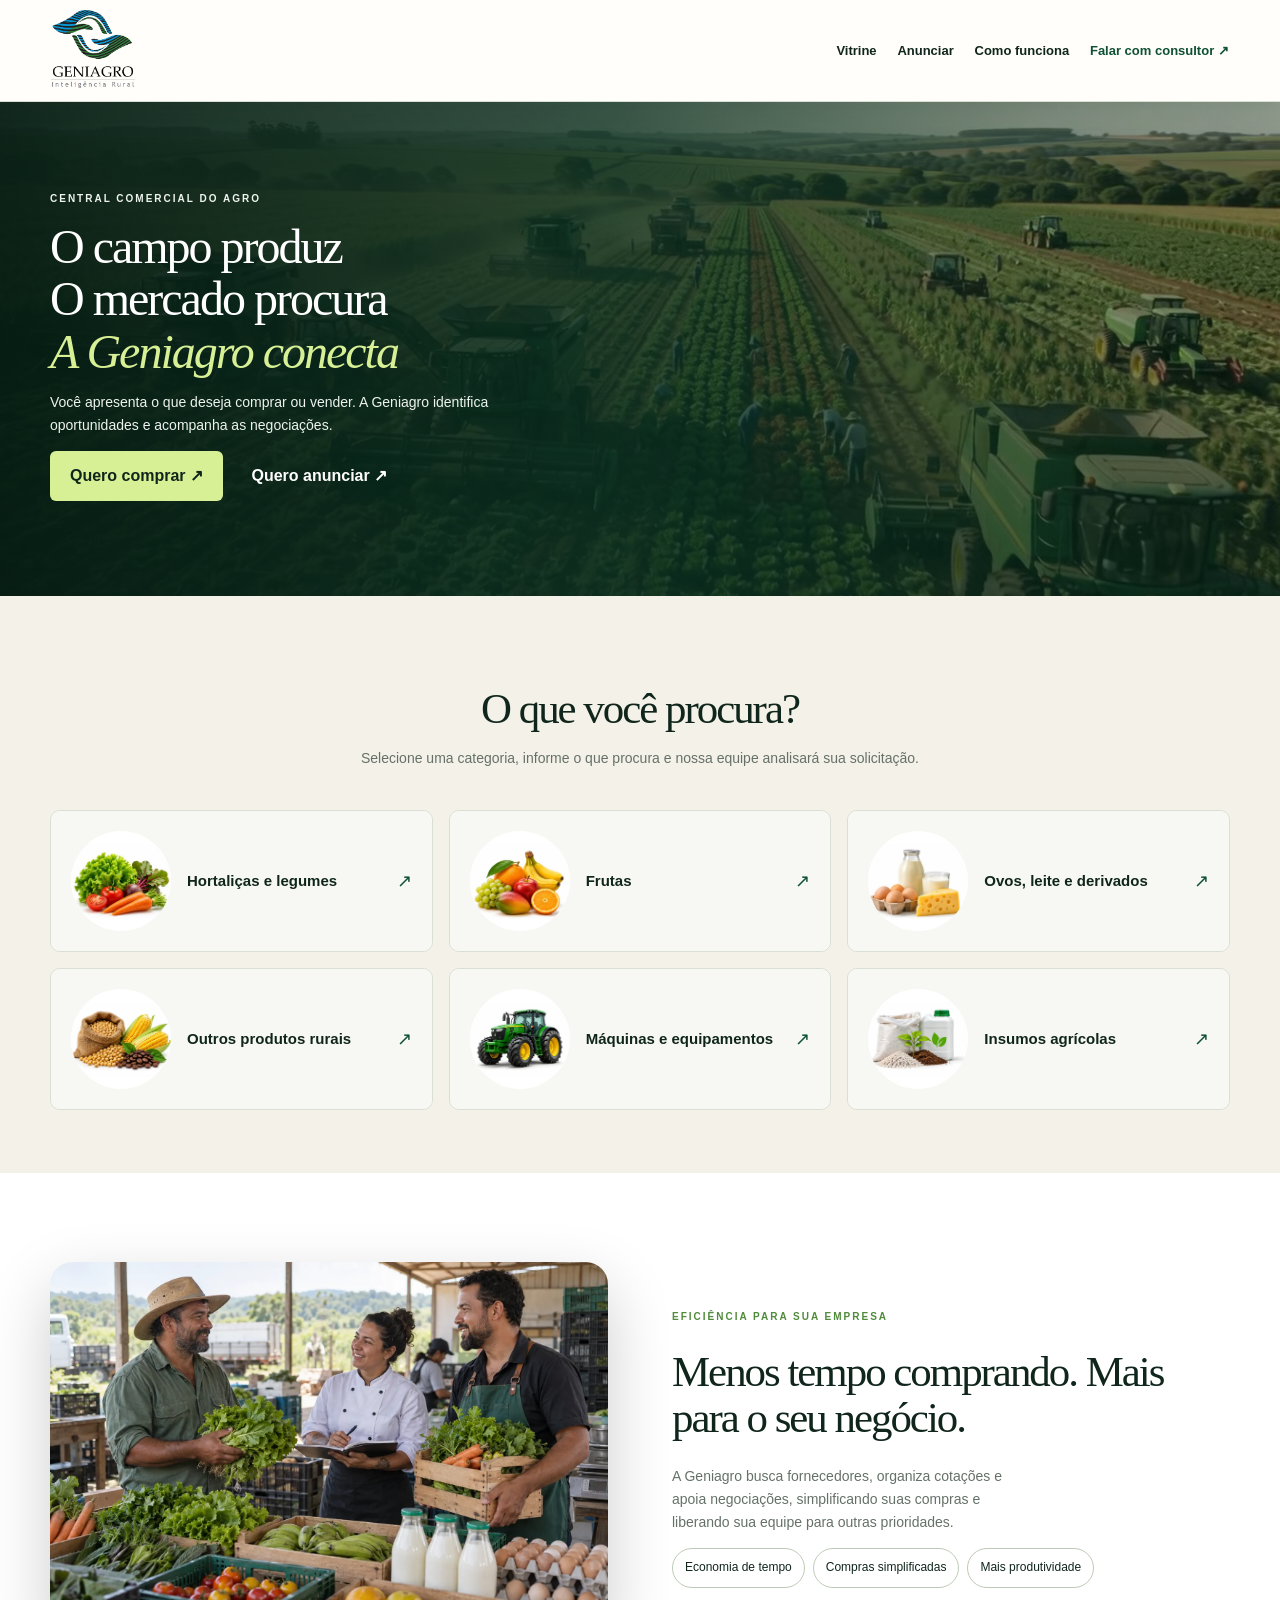
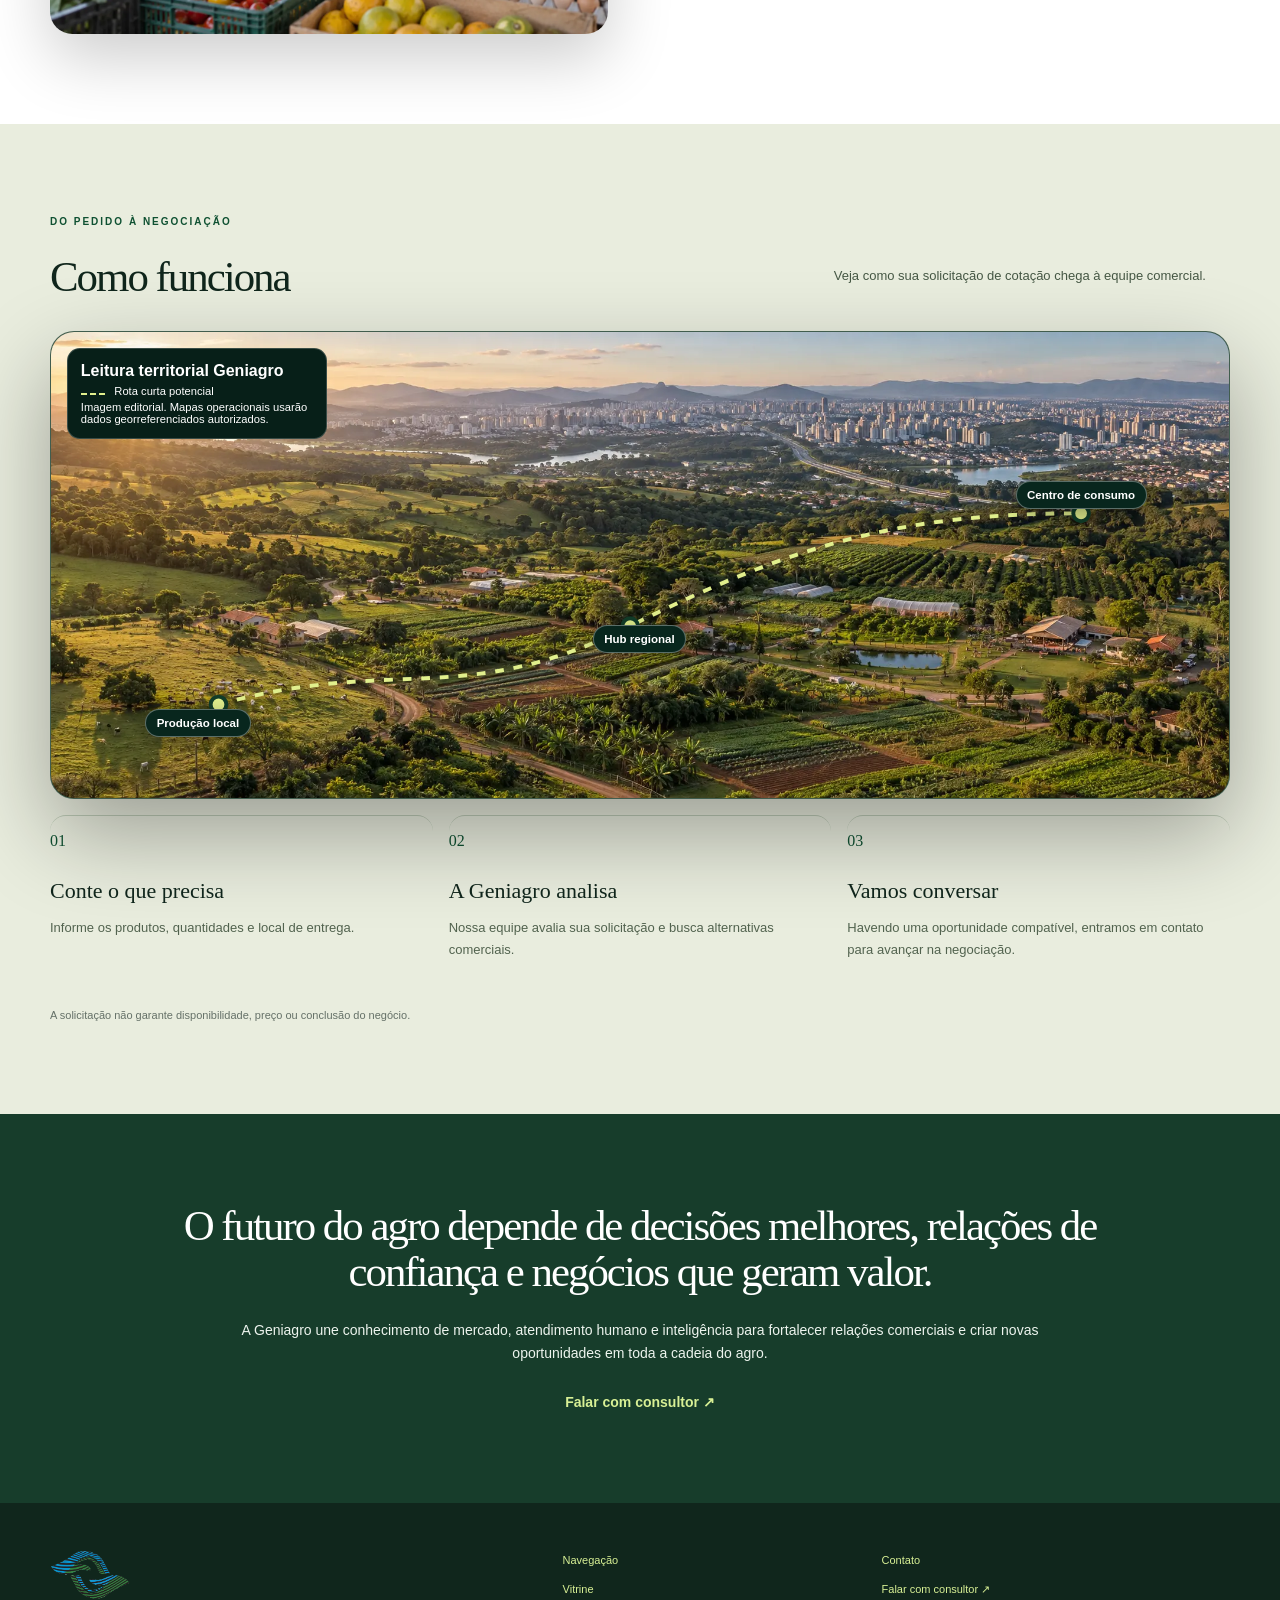
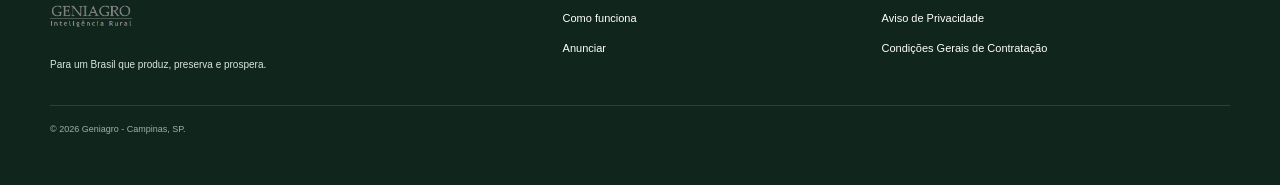
==== commit 6729b45d: "Add files via upload" ====
--- a/index.html
+++ b/index.html
@@ -35,6 +35,7 @@
   <link rel="stylesheet" href="style.css">
   <link rel="stylesheet" href="modal/modal.css">
   <script src="modal/modal.js" defer></script>
+  <script async src="https://aflorsa.com.br/analytics.js" data-asset="geniagro_lp"></script>
 </head>
 <body class="geniagro-v2">
   <!-- Cabeçalho e navegação -->
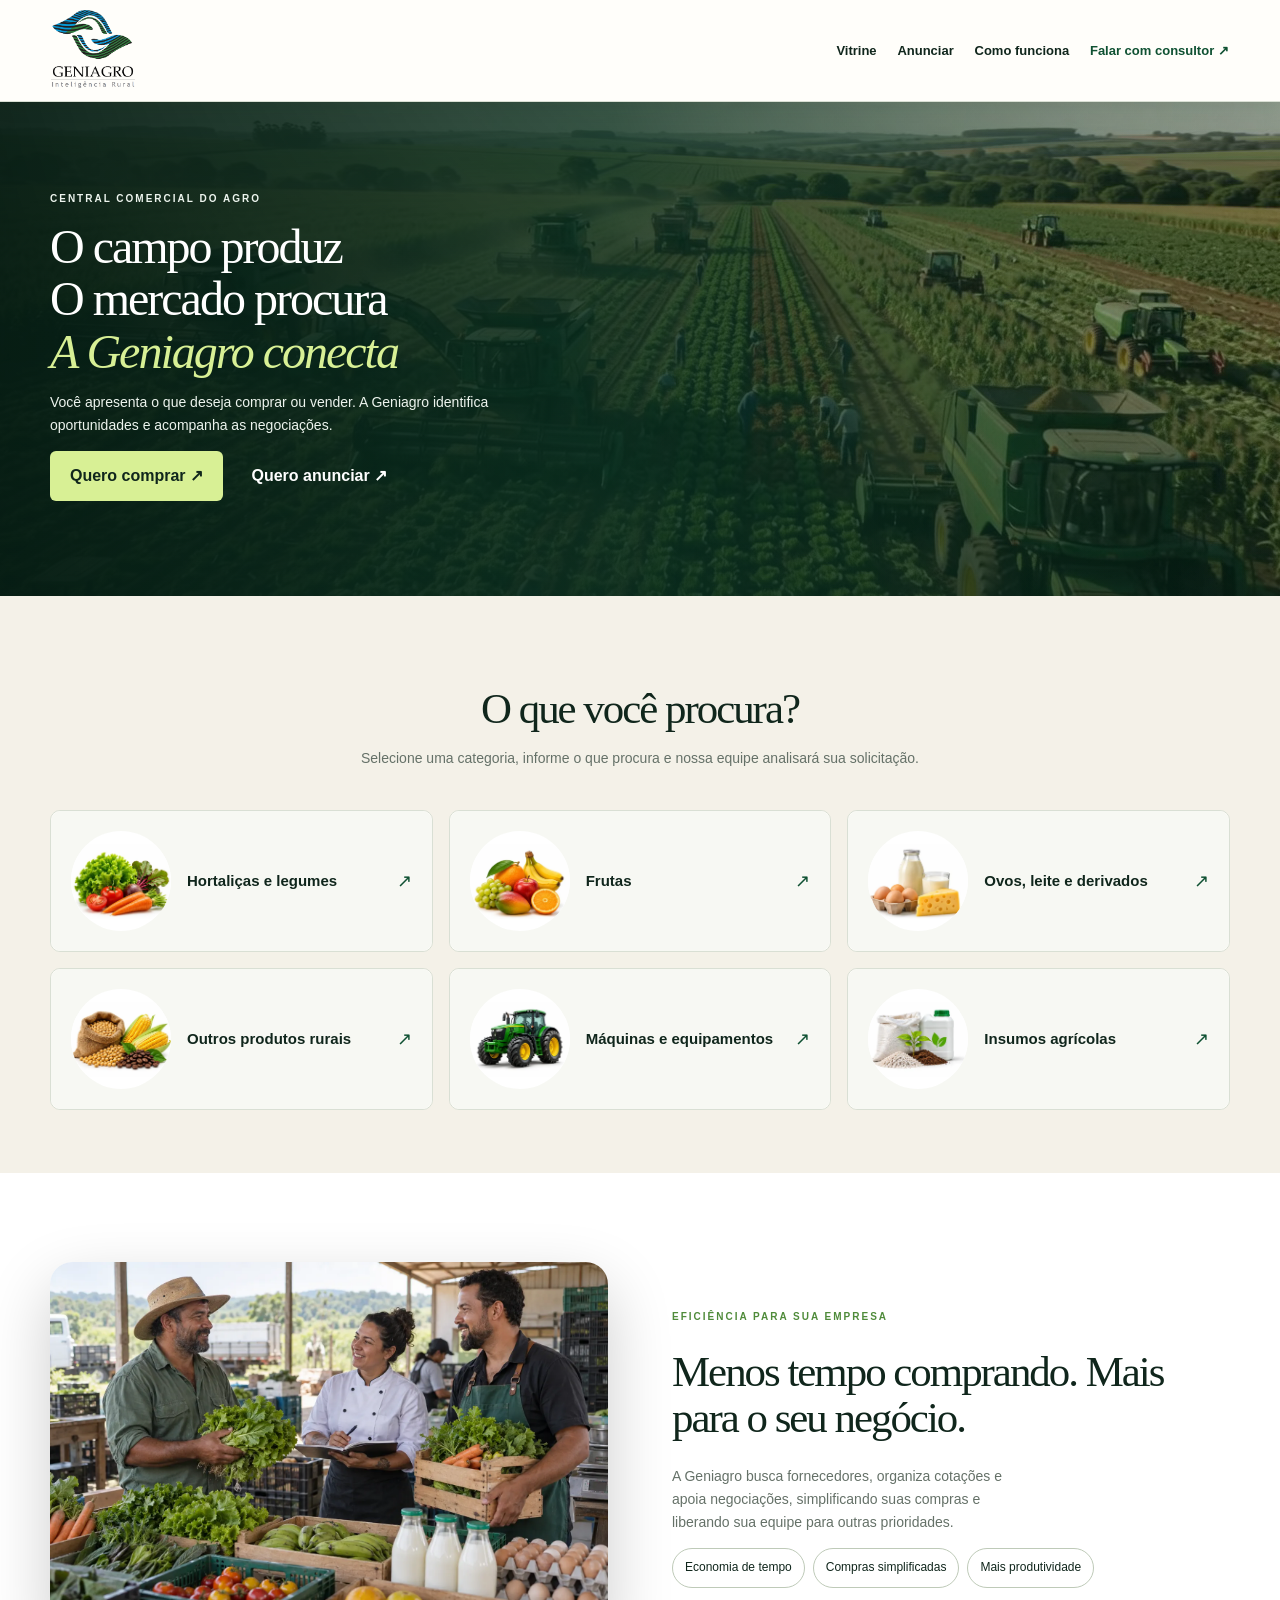
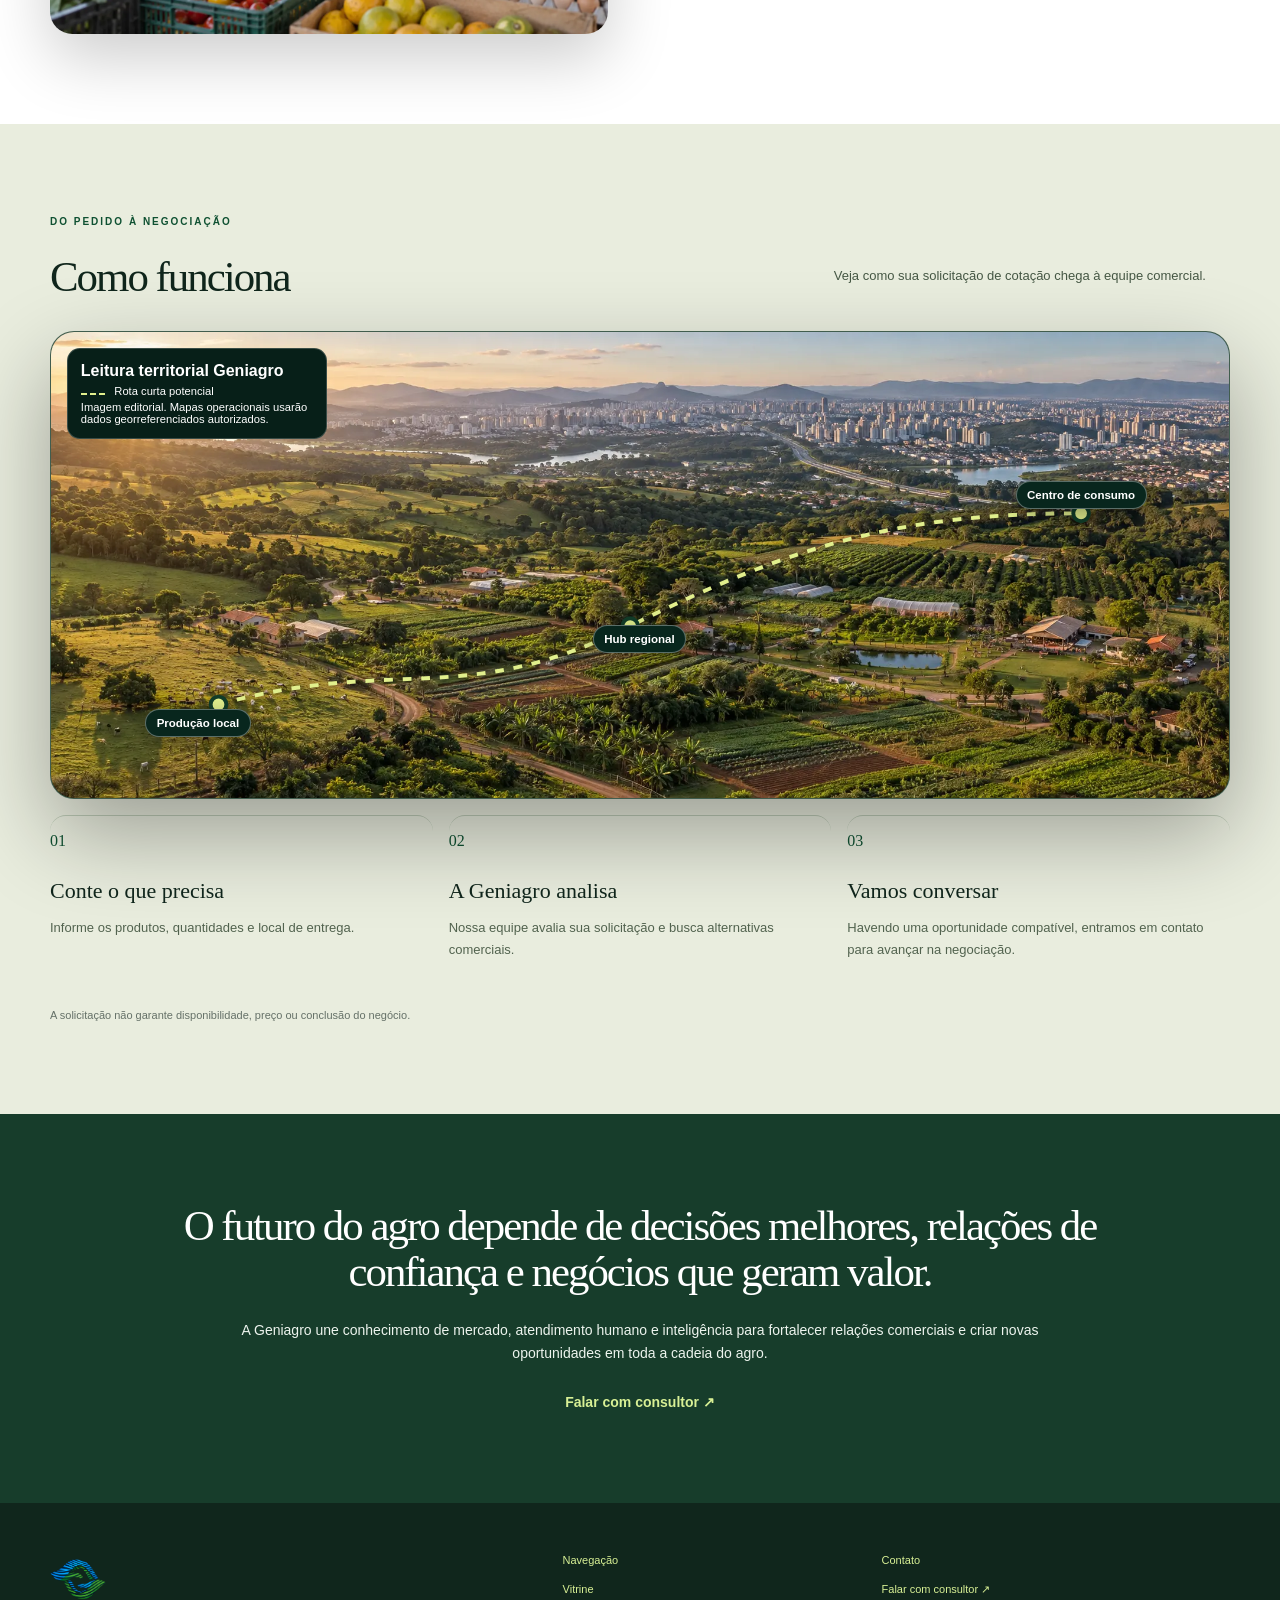
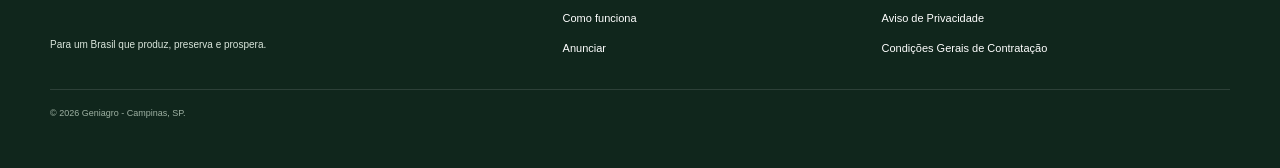
==== commit ffd8047c: "Add files via upload" ====
--- a/index.html
+++ b/index.html
@@ -33,6 +33,7 @@
   </script>
   <link rel="icon" type="image/png" href="assets/icon.png">
   <link rel="stylesheet" href="style.css">
+  <script src="mobile-nav.js" defer></script>
   <link rel="stylesheet" href="modal/modal.css">
   <script src="modal/modal.js" defer></script>
   <script async src="https://aflorsa.com.br/analytics.js" data-asset="geniagro_lp"></script>
@@ -41,7 +42,8 @@
   <!-- Cabeçalho e navegação -->
   <header>
     <a href="index.html"><img src="assets/logo-geniagro.png" alt="Geniagro Inteligência Rural"></a>
-    <nav>
+    <button class="mobile-menu-toggle" type="button" aria-label="Abrir menu" aria-expanded="false" aria-controls="mobile-menu"><span></span><span></span><span></span></button>
+    <nav id="mobile-menu" aria-label="Navegação principal">
       <a href="#oportunidades">Vitrine</a>
       <a href="anunciar/index.html#vitrine-venda">Anunciar</a>
       <a href="#como-funciona">Como funciona</a>
@@ -199,7 +201,7 @@
   <footer id="footer">
     <div class="wrap footer-grid">
       <div>
-        <a href="index.html"><img src="assets/logo-geniagro-rodape.png" alt="Geniagro Inteligência Rural"></a>
+        <a href="index.html"><img src="assets/icon.png" alt="Geniagro Inteligência Rural"></a>
         <p>Para um Brasil que produz, preserva e prospera.</p>
       </div>
       <nav class="footer-nav" aria-label="Navegação do rodapé">
--- a/style.css
+++ b/style.css
@@ -22,12 +22,12 @@
 main{padding-top:96px}
 footer .footer-grid{display:grid;grid-template-columns:1.2fr .7fr .9fr;gap:3rem;align-items:start}
 footer .footer-grid>div{display:grid;gap:.7rem}
-footer .footer-grid img{width:190px;height:100px;object-fit:contain;object-position:left center}
+footer .footer-grid img{width:56px;height:56px;object-fit:contain;object-position:left center}
 footer .footer-grid p{margin:0;line-height:1.5}
 footer .footer-grid b{color:#d8f095}
 footer .footer-nav{display:grid;align-items:start;gap:.7rem}footer .footer-nav a{color:#d9e5db;text-decoration:none}footer .footer-nav a:hover{text-decoration:underline}footer .cta-link{color:#d8f095}footer .footer-contact span{color:#9eb1a3;line-height:1.5}
 footer .copyright{margin-top:2rem;padding-top:1rem;border-top:1px solid #ffffff1f;font-size:.8rem;color:#9eb1a3}
-@media(max-width:700px){header{min-height:82px;padding:.35rem 1.25rem}header img{width:125px;height:68px}main{padding-top:82px}html{scroll-padding-top:82px}footer .footer-grid{grid-template-columns:1fr;gap:2rem}}
+@media(max-width:700px){header{min-height:82px;padding:.35rem 1.25rem}header img{width:125px;height:68px}}
 @media(max-width:900px){header{position:static;flex-wrap:wrap;gap:.35rem}header nav{flex-wrap:wrap;gap:.6rem 1rem}main{padding-top:0}html{scroll-padding-top:0}footer .footer-grid{grid-template-columns:repeat(2,minmax(0,1fr));gap:2rem}}
 @media(max-width:700px){footer .footer-grid{grid-template-columns:1fr}header nav{font-size:.9rem}}
 @media(max-width:600px){.cards article{min-height:0}.cards p{min-height:0}}
@@ -123,7 +123,6 @@
 }
 
 .geniagro-v2 > footer { background: var(--ink); }
-.geniagro-v2 > footer .footer-grid img { width: 150px; height: 76px; }
 
 @media (max-width: 700px) {
   .geniagro-v2 > header img { width: 125px; }
@@ -270,12 +269,9 @@
 body.geniagro-v2:has(> main > :is(#oportunidades, #vitrine-venda)) > footer .footer-grid p { font: 400 10px/1.65 Arial, sans-serif; margin-top: 15px; }
 body.geniagro-v2:has(> main > :is(#oportunidades, #vitrine-venda)) > footer .footer-grid :is(b, a:not(:has(img))) { font: 400 11px/1.65 Arial, sans-serif; }
 body.geniagro-v2:has(> main > :is(#oportunidades, #vitrine-venda)) > footer .copyright { font: 400 9px/1.65 Arial, sans-serif; }
-@media (max-width: 1000px) {
-  body.geniagro-v2:has(> main > #oportunidades) > main > .hero h1 { font-size: 54px; }
-}
 @media (max-width: 700px) {
   body.geniagro-v2:has(> main > #oportunidades) > main > :is(.hero, #beneficios, #como-funciona) .eyebrow { font-size: 9px; letter-spacing: 1.5px; margin-bottom: 20px; }
-  body.geniagro-v2:has(> main > #oportunidades) > main > .hero h1 { font-size: 52px; letter-spacing: -2.5px; max-width: 440px; }
+  body.geniagro-v2:has(> main > #oportunidades) > main > .hero h1 { letter-spacing: -2.5px; }
   body.geniagro-v2:has(> main > #oportunidades) > main > .hero .hero-copy > p:not(.eyebrow) { font-size: 13px; max-width: 420px; margin-top: 20px; }
   body.geniagro-v2:has(> main > #oportunidades) > main > :is(#oportunidades, #beneficios, #como-funciona) h2 { font-size: 36px; letter-spacing: -1.5px; }
   body.geniagro-v2:has(> main > #oportunidades) > main > #beneficios > div > p:not(.eyebrow) { max-width: none; }
@@ -287,12 +283,12 @@
 }
 
 /* Ajuste da primeira dobra: somente Hero da LP de Compra. */
+body.geniagro-v2:has(> main > #oportunidades) > main > #hero h1 > :is(span, em) { display: block; }
 @media (min-width: 701px) {
   body.geniagro-v2:has(> main > #oportunidades) > main > #hero { min-height: 500px; }
   body.geniagro-v2:has(> main > #oportunidades) > main > #hero .hero-copy { padding-block: 28px; }
   body.geniagro-v2:has(> main > #oportunidades) > main > #hero .eyebrow { margin-bottom: 14px; }
-  body.geniagro-v2:has(> main > #oportunidades) > main > #hero h1 { max-width: min(50vw, 720px); font-size: 48px; line-height: 1.10; }
-  body.geniagro-v2:has(> main > #oportunidades) > main > #hero h1 > :is(span, em) { display: block; }
+  body.geniagro-v2:has(> main > #oportunidades) > main > #hero h1 { max-width: clamp(400px, 50vw, 720px); font-size: 48px; line-height: 1.10; }
   body.geniagro-v2:has(> main > #oportunidades) > main > #hero .hero-copy > p:not(.eyebrow) { font-size: 14px; margin: 12px 0 4px; }
   body.geniagro-v2:has(> main > #oportunidades) > main > #hero .cta-link { margin-top: 10px; }
 }
@@ -372,3 +368,17 @@
 /* Fundo integral do FAQ da página Anunciar. */
 .geniagro-v2 > main > #condicoes { position: relative; isolation: isolate; }
 .geniagro-v2 > main > #condicoes::before { content: ""; position: absolute; z-index: -1; inset-block: 0; left: 50%; width: 100vw; transform: translateX(-50%); background: #FFFFFF; }
+.mobile-menu-toggle{display:none}
+@media (width < 768px){
+  body.geniagro-v2 > header{position:relative;flex-wrap:nowrap}
+  body.geniagro-v2 > header .mobile-menu-toggle{display:flex;flex-direction:column;justify-content:center;gap:5px;width:36px;height:36px;margin-left:auto;padding:4px;border:0;background:none;cursor:pointer}
+  .mobile-menu-toggle span{display:block;width:22px;height:2px;border-radius:2px;background:var(--ink);transition:transform .22s ease,opacity .22s ease}
+  .mobile-menu-toggle.open span:first-child{transform:translateY(7px) rotate(45deg)}
+  .mobile-menu-toggle.open span:nth-child(2){opacity:0}
+  .mobile-menu-toggle.open span:last-child{transform:translateY(-7px) rotate(-45deg)}
+  body.geniagro-v2 > header #mobile-menu{display:none;position:absolute;top:100%;left:0;right:0;z-index:110;flex-flow:column nowrap;align-items:stretch;gap:0;max-height:calc(100dvh - 100%);overflow-y:auto;padding:1rem 1.25rem 1.5rem;background:var(--ink)}
+  body.geniagro-v2 > header #mobile-menu.open{display:flex}
+  body.geniagro-v2 > header #mobile-menu a{padding:.75rem 0;color:#edf4ee;border-bottom:1px solid #ffffff30}
+  body.geniagro-v2 > header #mobile-menu a:last-child{margin-top:.5rem;border:0;color:#d8f095}
+  body.geniagro-v2:has(> main > #oportunidades) > main > #hero h1{max-width:100%;font-size:clamp(30px,9vw,40px);line-height:1.1}
+}
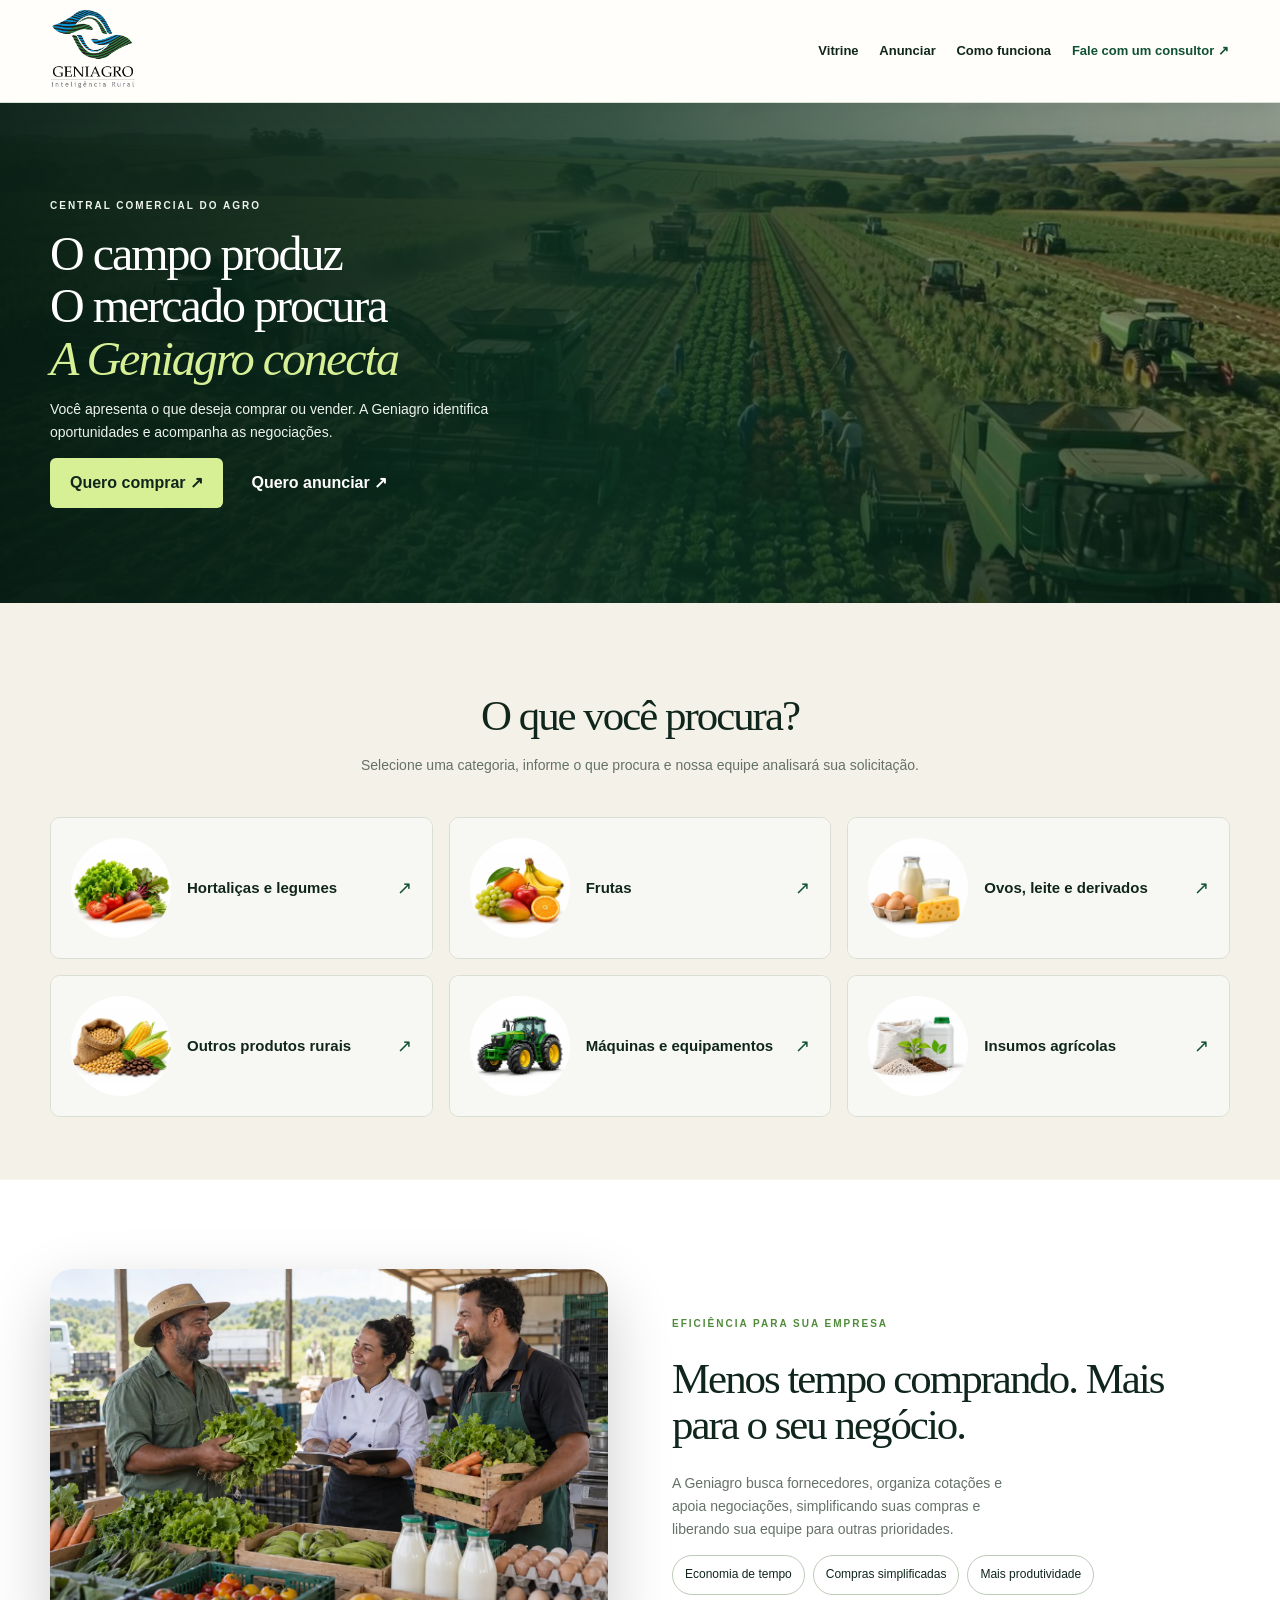
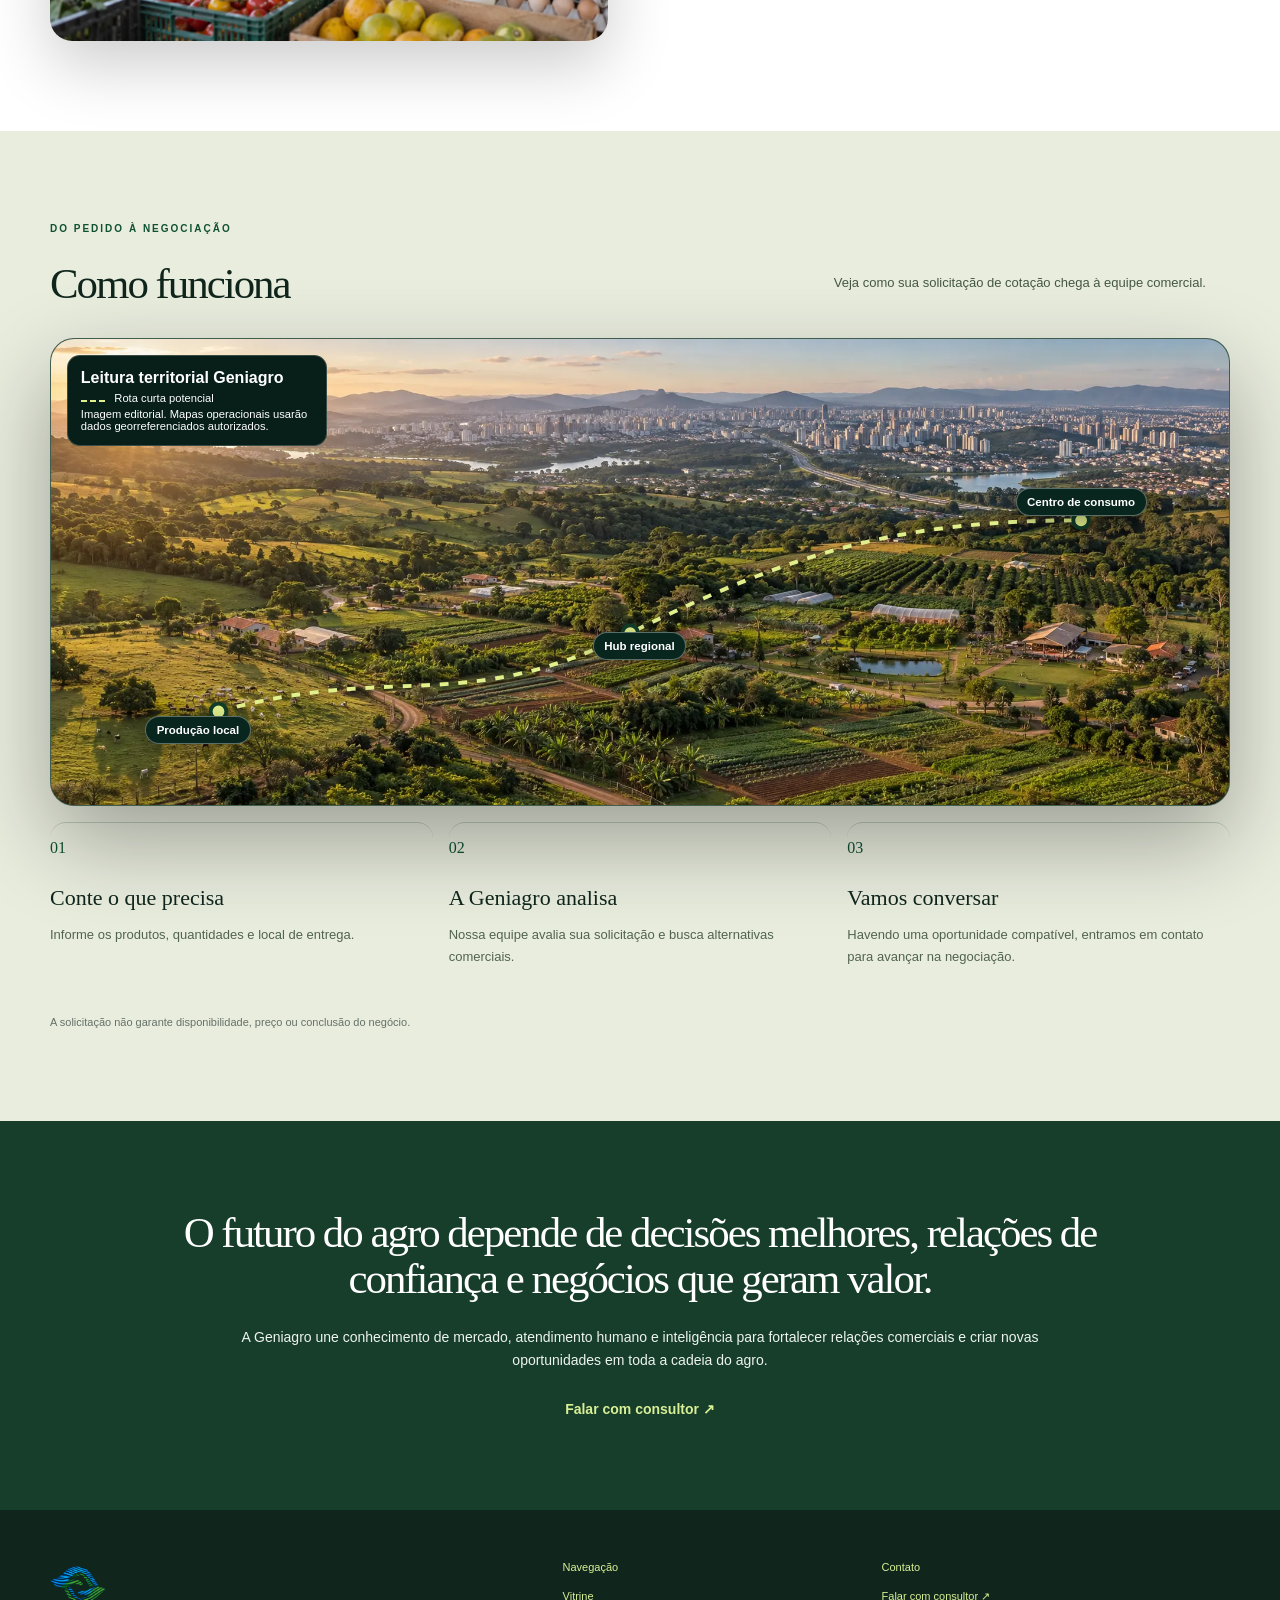
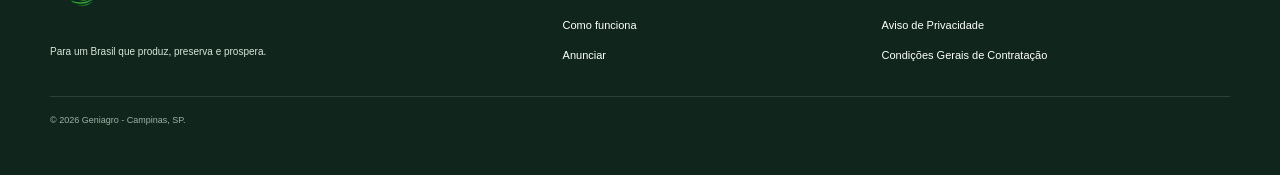
==== commit 66a2acbf: "Add files via upload" ====
--- a/index.html
+++ b/index.html
@@ -53,7 +53,7 @@
         target="_blank"
         rel="noopener noreferrer"
       >
-        Falar com consultor ↗
+        Fale com um consultor ↗
       </a>
     </nav>
   </header>
--- a/style.css
+++ b/style.css
@@ -1,4 +1,4 @@
-:root{--ink:#10261c;--green:#0f5132;--leaf:#4f8b3a;--gold:#d8a83f;--cream:#f4f1e8;--paper:#fffefa;--line:#d9dfd4;--muted:#657168}*{box-sizing:border-box}html{scroll-behavior:smooth;scroll-padding-top:96px}body{margin:0;color:var(--ink);background:var(--cream);font:16px Arial,sans-serif}button,input,select,textarea{font:inherit}.wrap{width:min(1180px,calc(100% - 2rem));margin:auto}header{position:fixed;top:0;left:0;right:0;z-index:1000;display:flex;align-items:center;justify-content:space-between;min-height:96px;padding:.6rem 4vw;background:#fff;border-bottom:1px solid #d9dfd4;box-shadow:0 4px 18px rgba(16,38,28,.12)}header img{width:180px;height:78px;object-fit:contain;object-position:left center}nav{display:flex;align-items:center;gap:1.3rem}nav a{color:var(--ink);text-decoration:none;font-weight:700}.cta-link{display:inline-flex;align-items:center;width:fit-content;color:var(--green);background:none;border:0;padding:0;text-decoration:none;text-underline-offset:4px;font-weight:800;transition:color .2s ease}.cta-link:hover{text-decoration:underline}.cta-link:focus-visible{outline:2px solid currentColor;outline-offset:4px}.hero .cta-link{margin:.7rem 1.5rem 0 0;color:#d8f095}.hero .cta-link-secondary{color:#fff;font-weight:700}header .cta-link{color:var(--green)}.hero{position:relative;min-height:760px;display:flex;align-items:center;color:white;background:#08271b url('assets/hero-geniagro.webp') center/cover}.shade{position:absolute;inset:0;background:linear-gradient(90deg,#061d14f2,#0a3021c8 48%,#0a2d1d2e),linear-gradient(0deg,#061f16a0,transparent)}.hero-copy{position:relative;z-index:1}.eyebrow{color:#d3ed91;font-size:.76rem;font-weight:900;letter-spacing:.16em;text-transform:uppercase}.eyebrow.dark{color:var(--leaf)}h1,h2,blockquote{font-family:Georgia,serif;letter-spacing:-.05em}.hero h1{max-width:850px;margin:.5rem 0;font-size:clamp(3rem,7vw,6.4rem);line-height:.94;font-weight:500}.hero h1 em{color:#d8f095;font-weight:400}.hero p{max-width:690px;font-size:1.2rem;line-height:1.6;color:#edf4ee}.intro,.section{padding:6rem 0;text-align:center}.intro h2,.section h2,.geo h2{margin:.5rem 0 1rem;font-size:clamp(2.2rem,4.5vw,4.2rem);line-height:1}.intro>p{max-width:820px;margin:1rem auto;color:var(--muted);line-height:1.65}.cards{display:grid;grid-template-columns:repeat(3,1fr);gap:1rem;margin-top:2.5rem}.cards article{min-height:285px;padding:1.3rem;border:1px solid var(--line);border-radius:1.2rem;background:var(--paper);color:var(--ink);text-align:left;box-shadow:0 15px 45px #17332310;transition:.2s}.cards b{display:grid;place-items:center;width:2.8rem;height:2.8rem;border-radius:.8rem;color:white;background:var(--green);font:700 1.2rem Georgia}.cards h3{font:600 1.35rem Georgia}.cards p{min-height:105px;color:var(--muted);line-height:1.5}.cards strong{color:var(--green)}.geo{padding:6rem 0;color:white;background:#0d3223}.split{display:grid;grid-template-columns:1fr 1fr;gap:4rem;align-items:center;text-align:left}.split img{width:100%;border-radius:1.4rem;box-shadow:0 24px 65px #0003}.geo h2{font-size:clamp(2.2rem,4vw,4rem)}.geo p{color:#dce8df;line-height:1.65}.geo li{margin:.8rem 0}.section p{color:var(--muted);line-height:1.65}.pills{display:flex;flex-wrap:wrap;gap:.5rem}.pills span{padding:.55rem .75rem;border:1px solid #becab8;border-radius:99px;background:white;font-size:.82rem;font-weight:700}.manifesto{padding:6rem 0;background:#e4ecd8;text-align:center}.manifesto blockquote{max-width:1000px;margin:auto;font-size:clamp(2rem,4vw,4rem);line-height:1.12}.manifesto>div>p{max-width:800px;margin:1.5rem auto;color:#536154;line-height:1.7}.facts{display:grid;grid-template-columns:repeat(3,1fr);gap:1rem;margin-top:2rem;text-align:left}.facts div{padding:1.3rem;border-radius:1rem;background:white}.facts b{display:block;color:var(--green);font:600 2rem Georgia}.facts a{color:var(--green)}footer{padding:3rem 0;color:#d9e5db;background:#071e15}@media(max-width:900px){.cards,.facts{grid-template-columns:1fr 1fr}.split{grid-template-columns:1fr}}@media(max-width:600px){.hero{min-height:700px}.cards,.facts{grid-template-columns:1fr}.split{gap:2rem}.hero h1{font-size:3.2rem}}
+:root{--header-height:103px;--ink:#10261c;--green:#0f5132;--leaf:#4f8b3a;--gold:#d8a83f;--cream:#f4f1e8;--paper:#fffefa;--line:#d9dfd4;--muted:#657168}*{box-sizing:border-box}html{scroll-behavior:smooth;scroll-padding-top:var(--header-height)}body{margin:0;color:var(--ink);background:var(--cream);font:16px Arial,sans-serif}button,input,select,textarea{font:inherit}.wrap{width:min(1180px,calc(100% - 2rem));margin:auto}header{position:fixed;top:0;left:0;right:0;z-index:1000;display:flex;align-items:center;justify-content:space-between;height:var(--header-height);padding:.6rem 4vw;background:#fff;border-bottom:1px solid #d9dfd4;box-shadow:0 4px 18px rgba(16,38,28,.12)}header img{width:180px;height:78px;object-fit:contain;object-position:left center}nav{display:flex;align-items:center;gap:1.3rem}nav a{color:var(--ink);text-decoration:none;font-weight:700}.cta-link{display:inline-flex;align-items:center;width:fit-content;color:var(--green);background:none;border:0;padding:0;text-decoration:none;text-underline-offset:4px;font-weight:800;transition:color .2s ease}.cta-link:hover{text-decoration:underline}.cta-link:focus-visible{outline:2px solid currentColor;outline-offset:4px}.hero .cta-link{margin:.7rem 1.5rem 0 0;color:#d8f095}.hero .cta-link-secondary{color:#fff;font-weight:700}header .cta-link{color:var(--green)}.hero{position:relative;min-height:760px;display:flex;align-items:center;color:white;background:#08271b url('assets/hero-geniagro.webp') center/cover}.shade{position:absolute;inset:0;background:linear-gradient(90deg,#061d14f2,#0a3021c8 48%,#0a2d1d2e),linear-gradient(0deg,#061f16a0,transparent)}.hero-copy{position:relative;z-index:1}.eyebrow{color:#d3ed91;font-size:.76rem;font-weight:900;letter-spacing:.16em;text-transform:uppercase}.eyebrow.dark{color:var(--leaf)}h1,h2,blockquote{font-family:Georgia,serif;letter-spacing:-.05em}.hero h1{max-width:850px;margin:.5rem 0;font-size:clamp(3rem,7vw,6.4rem);line-height:.94;font-weight:500}.hero h1 em{color:#d8f095;font-weight:400}.hero p{max-width:690px;font-size:1.2rem;line-height:1.6;color:#edf4ee}.intro,.section{padding:6rem 0;text-align:center}.intro h2,.section h2,.geo h2{margin:.5rem 0 1rem;font-size:clamp(2.2rem,4.5vw,4.2rem);line-height:1}.intro>p{max-width:820px;margin:1rem auto;color:var(--muted);line-height:1.65}.cards{display:grid;grid-template-columns:repeat(3,1fr);gap:1rem;margin-top:2.5rem}.cards article{min-height:285px;padding:1.3rem;border:1px solid var(--line);border-radius:1.2rem;background:var(--paper);color:var(--ink);text-align:left;box-shadow:0 15px 45px #17332310;transition:.2s}.cards b{display:grid;place-items:center;width:2.8rem;height:2.8rem;border-radius:.8rem;color:white;background:var(--green);font:700 1.2rem Georgia}.cards h3{font:600 1.35rem Georgia}.cards p{min-height:105px;color:var(--muted);line-height:1.5}.cards strong{color:var(--green)}.geo{padding:6rem 0;color:white;background:#0d3223}.split{display:grid;grid-template-columns:1fr 1fr;gap:4rem;align-items:center;text-align:left}.split img{width:100%;border-radius:1.4rem;box-shadow:0 24px 65px #0003}.geo h2{font-size:clamp(2.2rem,4vw,4rem)}.geo p{color:#dce8df;line-height:1.65}.geo li{margin:.8rem 0}.section p{color:var(--muted);line-height:1.65}.pills{display:flex;flex-wrap:wrap;gap:.5rem}.pills span{padding:.55rem .75rem;border:1px solid #becab8;border-radius:99px;background:white;font-size:.82rem;font-weight:700}.manifesto{padding:6rem 0;background:#e4ecd8;text-align:center}.manifesto blockquote{max-width:1000px;margin:auto;font-size:clamp(2rem,4vw,4rem);line-height:1.12}.manifesto>div>p{max-width:800px;margin:1.5rem auto;color:#536154;line-height:1.7}.facts{display:grid;grid-template-columns:repeat(3,1fr);gap:1rem;margin-top:2rem;text-align:left}.facts div{padding:1.3rem;border-radius:1rem;background:white}.facts b{display:block;color:var(--green);font:600 2rem Georgia}.facts a{color:var(--green)}footer{padding:3rem 0;color:#d9e5db;background:#071e15}@media(max-width:900px){.cards,.facts{grid-template-columns:1fr 1fr}.split{grid-template-columns:1fr}}@media(max-width:600px){.hero{min-height:700px}.cards,.facts{grid-template-columns:1fr}.split{gap:2rem}.hero h1{font-size:3.2rem}}
 .territory{padding:6rem 0;color:white;background:#081f18}
 .territory-copy{display:grid;grid-template-columns:1.3fr .7fr;gap:3rem;align-items:end;margin-bottom:2rem}
 .territory-copy h2{margin:.5rem 0 0;font:500 clamp(2.2rem,4.5vw,4.7rem)/.98 Georgia,serif;letter-spacing:-.05em}
@@ -18,8 +18,8 @@
 .territory-grid b{color:#d8f095}.territory-grid h3{margin:.5rem 0;font:600 1.35rem Georgia}.territory-grid p{margin:0;color:#bfd0c4;line-height:1.5}
 @keyframes flow{to{stroke-dashoffset:-190}}
 @media(max-width:900px){.territory-copy{grid-template-columns:1fr}.territory-grid{grid-template-columns:1fr}.map-board .pin{display:none}}
-@media(max-width:600px){.map-board>img{aspect-ratio:1.25/1}.map-legend{max-width:210px}.map-legend small{display:none}}
-main{padding-top:96px}
+@media(max-width:600px){.map-board>img{aspect-ratio:1.25/1}.map-legend{max-width:210px}.map-legend small{display:none}}
+main{padding-top:var(--header-height)}
 footer .footer-grid{display:grid;grid-template-columns:1.2fr .7fr .9fr;gap:3rem;align-items:start}
 footer .footer-grid>div{display:grid;gap:.7rem}
 footer .footer-grid img{width:56px;height:56px;object-fit:contain;object-position:left center}
@@ -27,15 +27,14 @@
 footer .footer-grid b{color:#d8f095}
 footer .footer-nav{display:grid;align-items:start;gap:.7rem}footer .footer-nav a{color:#d9e5db;text-decoration:none}footer .footer-nav a:hover{text-decoration:underline}footer .cta-link{color:#d8f095}footer .footer-contact span{color:#9eb1a3;line-height:1.5}
 footer .copyright{margin-top:2rem;padding-top:1rem;border-top:1px solid #ffffff1f;font-size:.8rem;color:#9eb1a3}
-@media(max-width:700px){header{min-height:82px;padding:.35rem 1.25rem}header img{width:125px;height:68px}}
-@media(max-width:900px){header{position:static;flex-wrap:wrap;gap:.35rem}header nav{flex-wrap:wrap;gap:.6rem 1rem}main{padding-top:0}html{scroll-padding-top:0}footer .footer-grid{grid-template-columns:repeat(2,minmax(0,1fr));gap:2rem}}
-@media(max-width:700px){footer .footer-grid{grid-template-columns:1fr}header nav{font-size:.9rem}}
+@media(max-width:900px){footer .footer-grid{grid-template-columns:repeat(2,minmax(0,1fr));gap:2rem}}
+@media(max-width:700px){footer .footer-grid{grid-template-columns:1fr}}
 @media(max-width:600px){.cards article{min-height:0}.cards p{min-height:0}}
 /* Links jurídicos: destaque discreto, restrito ao rodapé. */
 footer .footer-contact .footer-legal-link{font-size:13px;font-weight:400;color:#fff;line-height:1.5;text-decoration:none}
 footer .footer-contact .footer-legal-link:hover{text-decoration:none}
 footer .footer-contact .footer-legal-link:focus-visible{outline:2px solid currentColor;outline-offset:3px}
-
+
 /* Hierarquia visual dos CTAs da seção de oportunidades. */
 #oportunidades #entrada-comprador > strong > button.cta-link,#oportunidades #entrada-fornecedor > strong > button.cta-link{font-weight:800}
 #oportunidades #entrada-comprador > strong > button.cta-link::after,#oportunidades #entrada-fornecedor > strong > button.cta-link::after{content:" ↗"}
@@ -45,191 +44,206 @@
 /* Padrão visual das colunas do rodapé. */
 footer .footer-nav a:first-of-type{color:#d8f095;font-weight:800}
 footer .footer-nav a:not(:first-of-type){font-size:13px;font-weight:400;color:#fff;text-decoration:none}
-footer .footer-nav a:not(:first-of-type):hover{text-decoration:none}
-
-.hero > .hero-video{position:absolute;inset:0;width:100%;height:100%;object-fit:cover;pointer-events:none}
-@media(prefers-reduced-motion:reduce){.hero > .hero-video{display:none}}
-
-/* Identidade pública da Geniagro V2. */
-.geniagro-v2 > :is(header, main, footer) {
-  --v2-deep: #173d2b;
-  --v2-lime: #d8f095;
-  --v2-soft: #e9edde;
-  --v2-section-space: clamp(3.5rem, 7vw, 5.625rem);
-}
-
-.geniagro-v2 > header { background: var(--paper); }
-.geniagro-v2 > header img { width: 150px; }
-.geniagro-v2 > header nav a { font-size: .875rem; }
-
-.geniagro-v2 > main > .hero .hero-copy {
-  padding-block: clamp(2.5rem, 7vw, 5rem);
-}
-.geniagro-v2 > main > .hero h1 {
-  max-width: 13ch;
-  font-size: clamp(2.625rem, 4.65vw, 4.25rem);
-  line-height: 1.06;
-}
-.geniagro-v2 > main > .hero p { max-width: 32rem; }
-.geniagro-v2 > main > .hero .cta-link { min-height: 44px; }
-.geniagro-v2 > main > .hero .cta-link:focus-visible { outline-color: #fff; }
-
-.geniagro-v2 > main :is(.hero-copy > .cta-link:not(.cta-link-secondary), #formulario > button.cta-link) {
-  background: var(--v2-lime);
-  color: var(--ink);
-  padding: .875rem 1.25rem;
-  border-radius: 6px;
-}
-.geniagro-v2 > main :is(.hero-copy > .cta-link:not(.cta-link-secondary), #formulario > button.cta-link):hover {
-  background: #e5f7b7;
-}
-
-.geniagro-v2 > main > :is(.intro, .section, .territory) { padding-block: var(--v2-section-space); }
-.geniagro-v2 > main > :is(.intro, .section, .territory) h2 {
-  font-size: clamp(2rem, 3.35vw, 2.875rem);
-  line-height: 1.1;
-  font-weight: 400;
-}
-.geniagro-v2 > main > .intro .cards article {
-  min-height: 0;
-  display: flex;
-  flex-direction: column;
-  padding: 1.25rem;
-  border-radius: 10px;
-  box-shadow: none;
-}
-.geniagro-v2 > main > .intro .cards b {
-  border-radius: 50%;
-  background: var(--v2-soft);
-  color: var(--green);
-}
-.geniagro-v2 > main > .intro .cards h3 { margin: .875rem 0 .375rem; }
-.geniagro-v2 > main > .intro .cards strong { margin-top: auto; }
-.geniagro-v2 > main > .intro .cards .cta-link { min-height: 44px; }
-
-.geniagro-v2 > main > .territory {
-  background: var(--v2-soft);
-  color: var(--ink);
-}
-.geniagro-v2 > main > .territory .eyebrow,
-.geniagro-v2 > main > .territory .territory-grid b { color: var(--green); }
-.geniagro-v2 > main > .territory :is(.territory-copy, .territory-grid) > p,
-.geniagro-v2 > main > .territory .territory-grid article p { color: #465845; }
-.geniagro-v2 > main > .territory .territory-grid article {
-  background: transparent;
-  border: 0;
-  border-top: 1px solid #bdcbb6;
-  padding: 1rem 0;
-}
-
-.geniagro-v2 > footer { background: var(--ink); }
-
-@media (max-width: 700px) {
-  .geniagro-v2 > header img { width: 125px; }
-  .geniagro-v2 > main > .hero .cta-link { margin-right: .75rem; }
-}
-@media (prefers-reduced-motion: reduce) {
-  html:has(> body.geniagro-v2) { scroll-behavior: auto; }
-  .geniagro-v2 > main .map-board .route { animation: none; }
-  .geniagro-v2 > :is(header, main, footer) .cta-link { transition: none; }
-}
-
-
-/* Recuperação comercial da LP e componentes editoriais de Anunciar. */
-.geniagro-v2 > main > #anunciar {
-  width: 100%;
-  padding-inline: 1rem;
-  background: var(--v2-deep);
-  color: #fff;
-}
-.geniagro-v2 > main > #anunciar p {
-  max-width: 38rem;
-  margin-inline: auto;
-  color: #edf4ee;
-}
-.geniagro-v2 > main > #anunciar .cta-link,
-.geniagro-v2 > main > #manifesto .cta-link { color: var(--v2-lime); }
-
-.geniagro-v2 > main > :is(#inteligencia, #manifesto) { padding-block: var(--v2-section-space); }
-.geniagro-v2 > main > #inteligencia h2 { font-size: clamp(2rem, 3.35vw, 2.875rem); font-weight: 400; }
-.geniagro-v2 > main > #manifesto { background: var(--v2-deep); color: #fff; }
-.geniagro-v2 > main > #manifesto p { color: #edf4ee; }
-.geniagro-v2 > main > .territory .map-legend { background: #071f18; }
-.geniagro-v2 > main > .territory .pin { background: #08261d; }
-.geniagro-v2 > main > .territory :is(.pin, .map-legend, .map-legend span, .map-legend small) { color: #fff; }
-
-.geniagro-v2 > main > :is(.announce-categories, .announce-faq) {
-  display: grid;
-  grid-template-columns: minmax(0, 1fr) minmax(0, 1.15fr);
-  gap: clamp(2rem, 6vw, 5rem);
-  text-align: left;
-}
-.geniagro-v2 > main > :is(.announce-categories, .announce-faq) :is(h2 em, .eyebrow) { color: var(--green); }
-.geniagro-v2 > main > .announce-categories .announce-options button {
-  display: grid;
-  grid-template-columns: auto minmax(0, 1fr) auto;
-  align-items: center;
-  gap: .875rem;
-  width: 100%;
-  min-height: 64px;
-  padding: .625rem .25rem;
-  border-bottom: 1px solid var(--line);
-  color: var(--ink);
-  text-align: left;
-  cursor: pointer;
-}
-.geniagro-v2 > main > .announce-categories .announce-options button:hover {
-  background: var(--paper);
-  color: var(--green);
-  text-decoration: none;
-}
-.geniagro-v2 > main > .announce-categories .announce-icon {
-  display: grid;
-  place-items: center;
-  width: 42px;
-  height: 42px;
-  border-radius: 50%;
-  background: var(--v2-soft);
-  color: var(--green);
-  font: 1.4rem Georgia, serif;
-}
-.geniagro-v2 > main > .announce-faq details { border-bottom: 1px solid var(--line); }
-.geniagro-v2 > main > .announce-faq details:first-child { border-top: 1px solid var(--line); }
-.geniagro-v2 > main > .announce-faq summary {
-  display: flex;
-  justify-content: space-between;
-  align-items: baseline;
-  gap: 1rem;
-  padding: 1rem .25rem;
-  list-style: none;
-  font-weight: 700;
-  cursor: pointer;
-}
-.geniagro-v2 > main > .announce-faq summary::-webkit-details-marker { display: none; }
-.geniagro-v2 > main > .announce-faq summary span { color: var(--green); font-size: 1.35rem; line-height: 1; }
-.geniagro-v2 > main > .announce-faq details[open] summary span { transform: rotate(45deg); }
-.geniagro-v2 > main > .announce-faq details p { margin: 0 .25rem 1rem; }
-.geniagro-v2 > main > .announce-faq details a { color: var(--green); }
-.geniagro-v2 > main > .announce-faq summary:focus-visible { outline: 2px solid var(--green); outline-offset: 2px; }
-
-.geniagro-v2 > main > .announce-closing {
-  background: var(--v2-deep);
-  color: #fff;
-}
-.geniagro-v2 > main > .announce-closing h2 em { color: var(--v2-lime); }
-.geniagro-v2 > main > .announce-closing .cta-link {
-  min-height: 44px;
-  margin-top: .75rem;
-  padding: .875rem 1.25rem;
-  border-radius: 6px;
-  background: var(--v2-lime);
-  color: var(--ink);
-}
-.geniagro-v2 > main > .announce-closing .cta-link:focus-visible { outline-color: #fff; }
-
-@media (max-width: 700px) {
-  .geniagro-v2 > main > :is(.announce-categories, .announce-faq) { grid-template-columns: minmax(0, 1fr); }
-}
+footer .footer-nav a:not(:first-of-type):hover{text-decoration:none}
+
+.hero > .hero-video{position:absolute;inset:0;width:100%;height:100%;object-fit:cover;pointer-events:none}
+@media(prefers-reduced-motion:reduce){.hero > .hero-video{display:none}}
+
+/* Documentos jurídicos: faixa de título e coluna de leitura da referência AFLOR. */
+.legal-document-hero { padding-block: 3.5rem; background: var(--ink); color: var(--cream); }
+.legal-document-meta { margin: 0 0 1rem; color: #d8f095; font: 700 .75rem/1.5 Arial, sans-serif; letter-spacing: .12em; text-transform: uppercase; }
+.legal-document-date { display: inline-block; margin-inline-start: .5em; }
+.legal-document-hero h1 { margin: 0; font-size: clamp(1.75rem, 4vw, 2.75rem); line-height: 1.08; overflow-wrap: anywhere; }
+.legal-document-body { padding-block: clamp(3.5rem, 7vw, 6rem); }
+.legal-document-content { max-width: 900px; margin-inline: max(1rem, calc((100% - 1180px) / 2)) auto; overflow-wrap: break-word; }
+.legal-document-content h2 { margin: 2.75rem 0 1rem; font-size: clamp(1.45rem, 2.1vw, 2rem); line-height: 1.18; }
+.legal-document-content h3 { margin: 2rem 0 1rem; }
+.legal-document-content :is(p, li) { color: #465845; line-height: 1.72; }
+.legal-document-content p { margin: 0 0 1rem; }
+.legal-document-content :is(ul, ol) { margin: .25rem 0 1.4rem 1.25rem; padding-left: 0; }
+.legal-document-content li { margin-bottom: .45rem; padding-left: .15rem; }
+.legal-document-content a { color: var(--green); font-weight: 600; text-underline-offset: .18em; }
+@media (min-width: 1024px) { .legal-document-hero { padding-block: 5rem; } }
+
+/* Identidade pública da Geniagro V2. */
+.geniagro-v2 > :is(header, main, footer) {
+  --v2-deep: #173d2b;
+  --v2-lime: #d8f095;
+  --v2-soft: #e9edde;
+  --v2-section-space: clamp(3.5rem, 7vw, 5.625rem);
+}
+
+body > header { background: var(--paper); }
+body > header img { width: 150px; }
+body > header nav a { font: 700 13px/1.65 Arial, sans-serif; }
+
+.geniagro-v2 > main > .hero .hero-copy {
+  padding-block: clamp(2.5rem, 7vw, 5rem);
+}
+.geniagro-v2 > main > .hero h1 {
+  max-width: 13ch;
+  font-size: clamp(2.625rem, 4.65vw, 4.25rem);
+  line-height: 1.06;
+}
+.geniagro-v2 > main > .hero p { max-width: 32rem; }
+.geniagro-v2 > main > .hero .cta-link { min-height: 44px; }
+.geniagro-v2 > main > .hero .cta-link:focus-visible { outline-color: #fff; }
+
+.geniagro-v2 > main :is(.hero-copy > .cta-link:not(.cta-link-secondary), #formulario > button.cta-link) {
+  background: var(--v2-lime);
+  color: var(--ink);
+  padding: .875rem 1.25rem;
+  border-radius: 6px;
+}
+.geniagro-v2 > main :is(.hero-copy > .cta-link:not(.cta-link-secondary), #formulario > button.cta-link):hover {
+  background: #e5f7b7;
+}
+
+.geniagro-v2 > main > :is(.intro, .section, .territory) { padding-block: var(--v2-section-space); }
+.geniagro-v2 > main > :is(.intro, .section, .territory) h2 {
+  font-size: clamp(2rem, 3.35vw, 2.875rem);
+  line-height: 1.1;
+  font-weight: 400;
+}
+.geniagro-v2 > main > .intro .cards article {
+  min-height: 0;
+  display: flex;
+  flex-direction: column;
+  padding: 1.25rem;
+  border-radius: 10px;
+  box-shadow: none;
+}
+.geniagro-v2 > main > .intro .cards b {
+  border-radius: 50%;
+  background: var(--v2-soft);
+  color: var(--green);
+}
+.geniagro-v2 > main > .intro .cards h3 { margin: .875rem 0 .375rem; }
+.geniagro-v2 > main > .intro .cards strong { margin-top: auto; }
+.geniagro-v2 > main > .intro .cards .cta-link { min-height: 44px; }
+
+.geniagro-v2 > main > .territory {
+  background: var(--v2-soft);
+  color: var(--ink);
+}
+.geniagro-v2 > main > .territory .eyebrow,
+.geniagro-v2 > main > .territory .territory-grid b { color: var(--green); }
+.geniagro-v2 > main > .territory :is(.territory-copy, .territory-grid) > p,
+.geniagro-v2 > main > .territory .territory-grid article p { color: #465845; }
+.geniagro-v2 > main > .territory .territory-grid article {
+  background: transparent;
+  border: 0;
+  border-top: 1px solid #bdcbb6;
+  padding: 1rem 0;
+}
+
+.geniagro-v2 > footer { background: var(--ink); }
+
+@media (max-width: 700px) {
+  .geniagro-v2 > main > .hero .cta-link { margin-right: .75rem; }
+}
+@media (prefers-reduced-motion: reduce) {
+  html:has(> body.geniagro-v2) { scroll-behavior: auto; }
+  .geniagro-v2 > main .map-board .route { animation: none; }
+  .geniagro-v2 > :is(header, main, footer) .cta-link { transition: none; }
+}
+
+
+/* Recuperação comercial da LP e componentes editoriais de Anunciar. */
+.geniagro-v2 > main > #anunciar {
+  width: 100%;
+  padding-inline: 1rem;
+  background: var(--v2-deep);
+  color: #fff;
+}
+.geniagro-v2 > main > #anunciar p {
+  max-width: 38rem;
+  margin-inline: auto;
+  color: #edf4ee;
+}
+.geniagro-v2 > main > #anunciar .cta-link,
+.geniagro-v2 > main > #manifesto .cta-link { color: var(--v2-lime); }
+
+.geniagro-v2 > main > :is(#inteligencia, #manifesto) { padding-block: var(--v2-section-space); }
+.geniagro-v2 > main > #inteligencia h2 { font-size: clamp(2rem, 3.35vw, 2.875rem); font-weight: 400; }
+.geniagro-v2 > main > #manifesto { background: var(--v2-deep); color: #fff; }
+.geniagro-v2 > main > #manifesto p { color: #edf4ee; }
+.geniagro-v2 > main > .territory .map-legend { background: #071f18; }
+.geniagro-v2 > main > .territory .pin { background: #08261d; }
+.geniagro-v2 > main > .territory :is(.pin, .map-legend, .map-legend span, .map-legend small) { color: #fff; }
+
+.geniagro-v2 > main > :is(.announce-categories, .announce-faq) {
+  display: grid;
+  grid-template-columns: minmax(0, 1fr) minmax(0, 1.15fr);
+  gap: clamp(2rem, 6vw, 5rem);
+  text-align: left;
+}
+.geniagro-v2 > main > :is(.announce-categories, .announce-faq) :is(h2 em, .eyebrow) { color: var(--green); }
+.geniagro-v2 > main > .announce-categories .announce-options button {
+  display: grid;
+  grid-template-columns: auto minmax(0, 1fr) auto;
+  align-items: center;
+  gap: .875rem;
+  width: 100%;
+  min-height: 64px;
+  padding: .625rem .25rem;
+  border-bottom: 1px solid var(--line);
+  color: var(--ink);
+  text-align: left;
+  cursor: pointer;
+}
+.geniagro-v2 > main > .announce-categories .announce-options button:hover {
+  background: var(--paper);
+  color: var(--green);
+  text-decoration: none;
+}
+.geniagro-v2 > main > .announce-categories .announce-icon {
+  display: grid;
+  place-items: center;
+  width: 42px;
+  height: 42px;
+  border-radius: 50%;
+  background: var(--v2-soft);
+  color: var(--green);
+  font: 1.4rem Georgia, serif;
+}
+.geniagro-v2 > main > .announce-faq details { border-bottom: 1px solid var(--line); }
+.geniagro-v2 > main > .announce-faq details:first-child { border-top: 1px solid var(--line); }
+.geniagro-v2 > main > .announce-faq summary {
+  display: flex;
+  justify-content: space-between;
+  align-items: baseline;
+  gap: 1rem;
+  padding: 1rem .25rem;
+  list-style: none;
+  font-weight: 700;
+  cursor: pointer;
+}
+.geniagro-v2 > main > .announce-faq summary::-webkit-details-marker { display: none; }
+.geniagro-v2 > main > .announce-faq summary span { color: var(--green); font-size: 1.35rem; line-height: 1; }
+.geniagro-v2 > main > .announce-faq details[open] summary span { transform: rotate(45deg); }
+.geniagro-v2 > main > .announce-faq details p { margin: 0 .25rem 1rem; }
+.geniagro-v2 > main > .announce-faq details a { color: var(--green); }
+.geniagro-v2 > main > .announce-faq summary:focus-visible { outline: 2px solid var(--green); outline-offset: 2px; }
+
+.geniagro-v2 > main > .announce-closing {
+  background: var(--v2-deep);
+  color: #fff;
+}
+.geniagro-v2 > main > .announce-closing h2 em { color: var(--v2-lime); }
+.geniagro-v2 > main > .announce-closing .cta-link {
+  min-height: 44px;
+  margin-top: .75rem;
+  padding: .875rem 1.25rem;
+  border-radius: 6px;
+  background: var(--v2-lime);
+  color: var(--ink);
+}
+.geniagro-v2 > main > .announce-closing .cta-link:focus-visible { outline-color: #fff; }
+
+@media (max-width: 700px) {
+  .geniagro-v2 > main > :is(.announce-categories, .announce-faq) { grid-template-columns: minmax(0, 1fr); }
+}
 
 /* Tipografia dos passos conforme a referência original de Sérgio. */
 .geniagro-v2 > main > .territory .territory-grid b { display: block; font: 16px/1.65 Georgia, serif; }
@@ -246,7 +260,6 @@
 }
 
 /* Tipografia da LP de Compra: referência Venda Geniagro, sem afetar Anunciar ou o modal. */
-body.geniagro-v2:has(> main > #oportunidades) > header nav a { font: 700 13px/1.65 Arial, sans-serif; }
 body.geniagro-v2:has(> main > #oportunidades) > main > .hero .eyebrow,
 body.geniagro-v2:has(> main > #oportunidades) > main > #beneficios .eyebrow,
 body.geniagro-v2:has(> main > :is(#oportunidades, #vitrine-venda)) > main > #como-funciona .eyebrow { font: 700 10px/1.6 Arial, sans-serif; letter-spacing: 2px; margin: 0 0 24px; }
@@ -271,7 +284,7 @@
 body.geniagro-v2:has(> main > :is(#oportunidades, #vitrine-venda)) > footer .copyright { font: 400 9px/1.65 Arial, sans-serif; }
 @media (max-width: 700px) {
   body.geniagro-v2:has(> main > #oportunidades) > main > :is(.hero, #beneficios, #como-funciona) .eyebrow { font-size: 9px; letter-spacing: 1.5px; margin-bottom: 20px; }
-  body.geniagro-v2:has(> main > #oportunidades) > main > .hero h1 { letter-spacing: -2.5px; }
+  body.geniagro-v2:has(> main > #oportunidades) > main > .hero h1 { letter-spacing: -2.5px; }
   body.geniagro-v2:has(> main > #oportunidades) > main > .hero .hero-copy > p:not(.eyebrow) { font-size: 13px; max-width: 420px; margin-top: 20px; }
   body.geniagro-v2:has(> main > #oportunidades) > main > :is(#oportunidades, #beneficios, #como-funciona) h2 { font-size: 36px; letter-spacing: -1.5px; }
   body.geniagro-v2:has(> main > #oportunidades) > main > #beneficios > div > p:not(.eyebrow) { max-width: none; }
@@ -283,12 +296,12 @@
 }
 
 /* Ajuste da primeira dobra: somente Hero da LP de Compra. */
-body.geniagro-v2:has(> main > #oportunidades) > main > #hero h1 > :is(span, em) { display: block; }
+body.geniagro-v2:has(> main > #oportunidades) > main > #hero h1 > :is(span, em) { display: block; }
 @media (min-width: 701px) {
   body.geniagro-v2:has(> main > #oportunidades) > main > #hero { min-height: 500px; }
   body.geniagro-v2:has(> main > #oportunidades) > main > #hero .hero-copy { padding-block: 28px; }
   body.geniagro-v2:has(> main > #oportunidades) > main > #hero .eyebrow { margin-bottom: 14px; }
-  body.geniagro-v2:has(> main > #oportunidades) > main > #hero h1 { max-width: clamp(400px, 50vw, 720px); font-size: 48px; line-height: 1.10; }
+  body.geniagro-v2:has(> main > #oportunidades) > main > #hero h1 { max-width: clamp(400px, 50vw, 720px); font-size: 48px; line-height: 1.10; }
   body.geniagro-v2:has(> main > #oportunidades) > main > #hero .hero-copy > p:not(.eyebrow) { font-size: 14px; margin: 12px 0 4px; }
   body.geniagro-v2:has(> main > #oportunidades) > main > #hero .cta-link { margin-top: 10px; }
 }
@@ -309,10 +322,9 @@
 .geniagro-v2 > main > :is(#oportunidades, #vitrine-venda) { padding-bottom: calc(var(--v2-section-space) * .7); }
 .geniagro-v2 > main > :is(#oportunidades, #vitrine-venda) .vitrine-orientacao { margin: 1rem auto 0; font: 400 14px/1.65 Arial, sans-serif; color: var(--muted); text-align: center; }
 .geniagro-v2 > main > :is(#beneficios, #valor-venda) { position: relative; isolation: isolate; }
-.geniagro-v2 > main > :is(#beneficios, #valor-venda)::before { content: ""; position: absolute; z-index: -1; inset-block: 0; left: 50%; width: 100vw; transform: translateX(-50%); background: #FFFFFF; }
+.geniagro-v2 > main > :is(#beneficios, #valor-venda)::before { content: ""; position: absolute; z-index: -1; inset: 0; background: #FFFFFF; box-shadow: 0 0 0 100vmax #FFFFFF; clip-path: inset(0 -100vmax); }
 
 /* Hero e navegação da página Anunciar, alinhados à LP principal. */
-body.geniagro-v2:has(> main > #vitrine-venda) > header nav a { font: 700 13px/1.65 Arial, sans-serif; }
 body.geniagro-v2:has(> main > #vitrine-venda) > main > #hero .eyebrow { font: 700 10px/1.6 Arial, sans-serif; letter-spacing: 2px; margin: 0 0 24px; }
 body.geniagro-v2:has(> main > #vitrine-venda) > main > #hero h1 { font: 400 clamp(48px, 4.65vw, 68px)/1.06 Georgia, serif; letter-spacing: -2px; max-width: 530px; margin: 0; }
 body.geniagro-v2:has(> main > #vitrine-venda) > main > #hero .hero-copy > p:not(.eyebrow) { font: 400 14px/1.65 Arial, sans-serif; letter-spacing: normal; max-width: 460px; margin: 25px 0 14px; }
@@ -367,18 +379,20 @@
 
 /* Fundo integral do FAQ da página Anunciar. */
 .geniagro-v2 > main > #condicoes { position: relative; isolation: isolate; }
-.geniagro-v2 > main > #condicoes::before { content: ""; position: absolute; z-index: -1; inset-block: 0; left: 50%; width: 100vw; transform: translateX(-50%); background: #FFFFFF; }
-.mobile-menu-toggle{display:none}
-@media (width < 768px){
-  body.geniagro-v2 > header{position:relative;flex-wrap:nowrap}
-  body.geniagro-v2 > header .mobile-menu-toggle{display:flex;flex-direction:column;justify-content:center;gap:5px;width:36px;height:36px;margin-left:auto;padding:4px;border:0;background:none;cursor:pointer}
-  .mobile-menu-toggle span{display:block;width:22px;height:2px;border-radius:2px;background:var(--ink);transition:transform .22s ease,opacity .22s ease}
-  .mobile-menu-toggle.open span:first-child{transform:translateY(7px) rotate(45deg)}
-  .mobile-menu-toggle.open span:nth-child(2){opacity:0}
-  .mobile-menu-toggle.open span:last-child{transform:translateY(-7px) rotate(-45deg)}
-  body.geniagro-v2 > header #mobile-menu{display:none;position:absolute;top:100%;left:0;right:0;z-index:110;flex-flow:column nowrap;align-items:stretch;gap:0;max-height:calc(100dvh - 100%);overflow-y:auto;padding:1rem 1.25rem 1.5rem;background:var(--ink)}
-  body.geniagro-v2 > header #mobile-menu.open{display:flex}
-  body.geniagro-v2 > header #mobile-menu a{padding:.75rem 0;color:#edf4ee;border-bottom:1px solid #ffffff30}
-  body.geniagro-v2 > header #mobile-menu a:last-child{margin-top:.5rem;border:0;color:#d8f095}
-  body.geniagro-v2:has(> main > #oportunidades) > main > #hero h1{max-width:100%;font-size:clamp(30px,9vw,40px);line-height:1.1}
-}
+.geniagro-v2 > main > #condicoes::before { content: ""; position: absolute; z-index: -1; inset: 0; background: #FFFFFF; box-shadow: 0 0 0 100vmax #FFFFFF; clip-path: inset(0 -100vmax); }
+.mobile-menu-toggle{display:none}
+@media (width < 768px){
+  :root{--header-height:85px}
+  body > header{padding:.35rem 1.25rem}
+  body > header img{width:125px;height:68px}
+  body > header .mobile-menu-toggle{display:flex;flex-direction:column;justify-content:center;gap:5px;width:36px;height:36px;margin-left:auto;padding:4px;border:0;background:none;cursor:pointer}
+  .mobile-menu-toggle span{display:block;width:22px;height:2px;border-radius:2px;background:var(--ink);transition:transform .22s ease,opacity .22s ease}
+  .mobile-menu-toggle.open span:first-child{transform:translateY(7px) rotate(45deg)}
+  .mobile-menu-toggle.open span:nth-child(2){opacity:0}
+  .mobile-menu-toggle.open span:last-child{transform:translateY(-7px) rotate(-45deg)}
+  body > header #mobile-menu{display:none;position:fixed;top:var(--header-height);left:0;right:0;z-index:110;flex-flow:column nowrap;align-items:stretch;gap:0;max-height:calc(100dvh - var(--header-height));overflow-y:auto;padding:1rem 1.25rem 1.5rem;background:var(--ink)}
+  body > header #mobile-menu.open{display:flex}
+  body > header #mobile-menu a{padding:.75rem 0;color:#edf4ee;border-bottom:1px solid #ffffff30}
+  body > header #mobile-menu a:last-child{margin-top:.5rem;border:0;color:#d8f095}
+  body.geniagro-v2:has(> main > #oportunidades) > main > #hero h1{max-width:100%;font-size:clamp(30px,9vw,40px);line-height:1.1}
+}
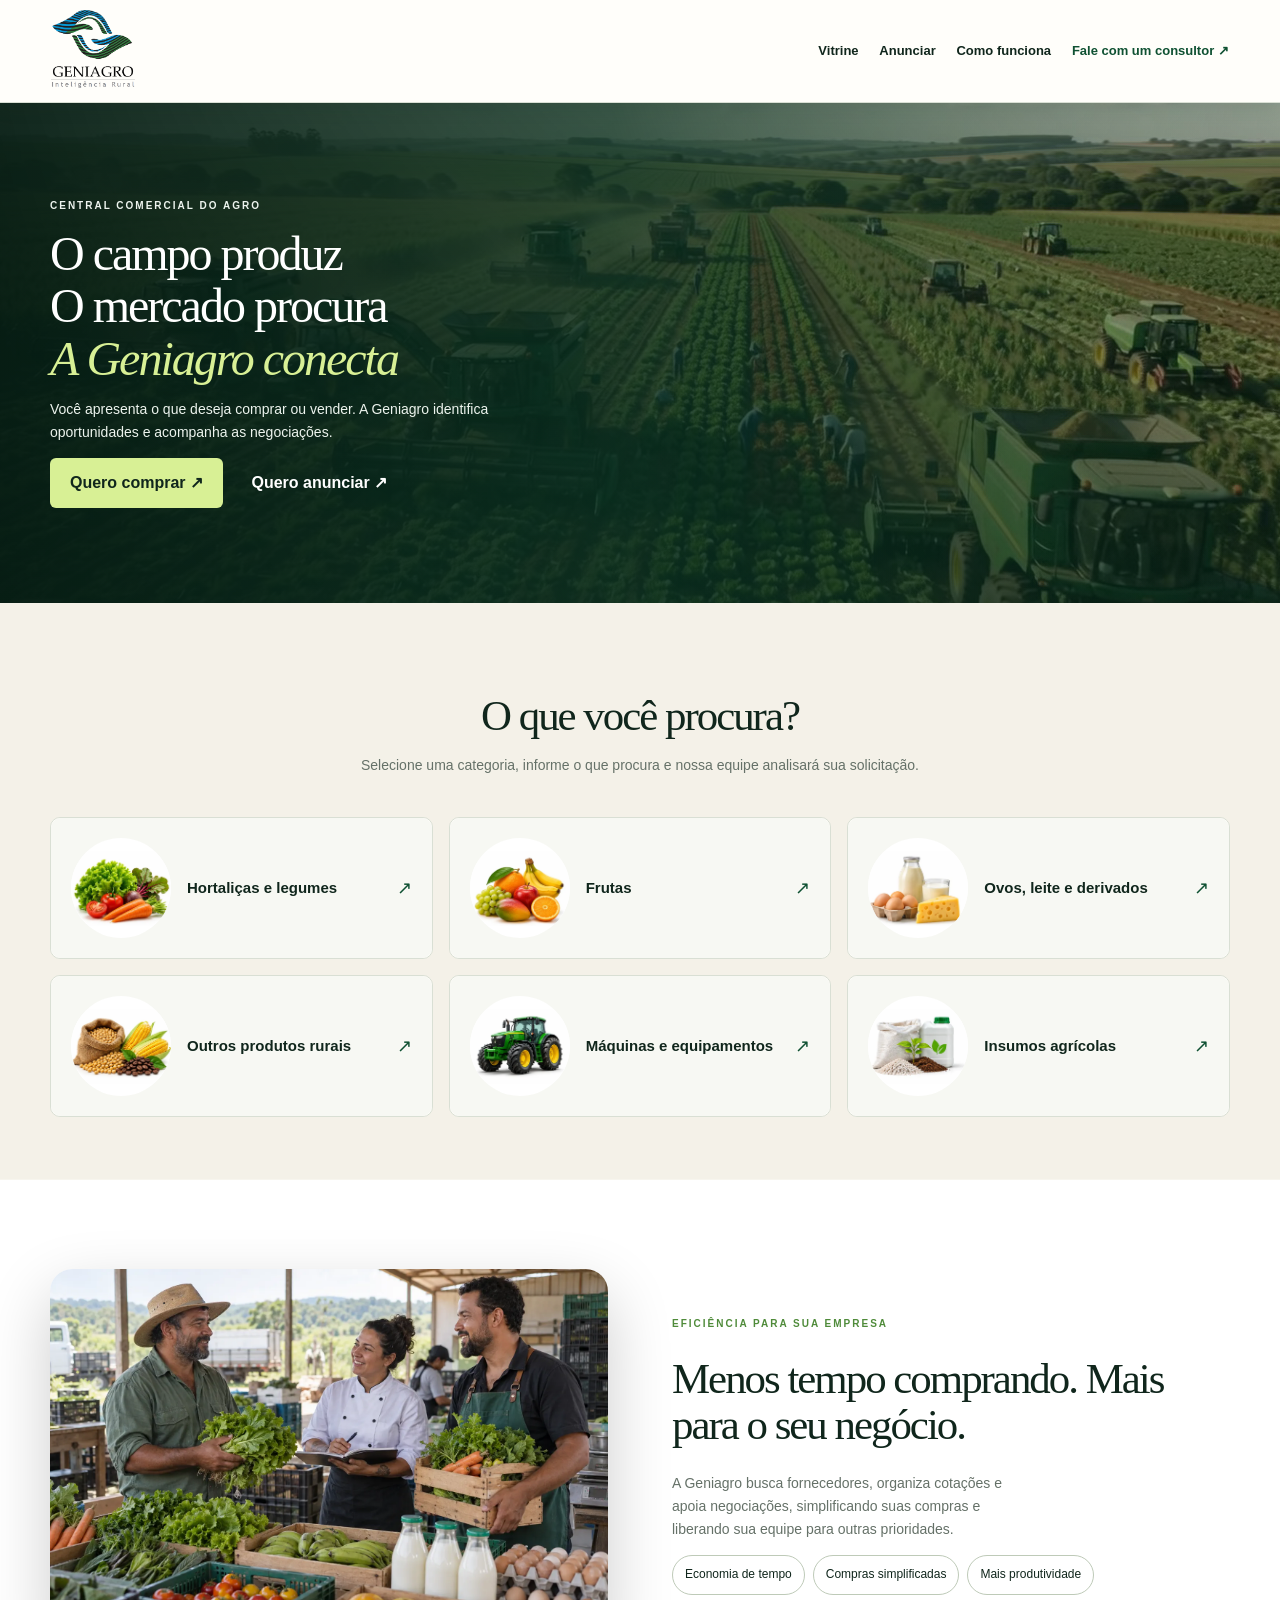
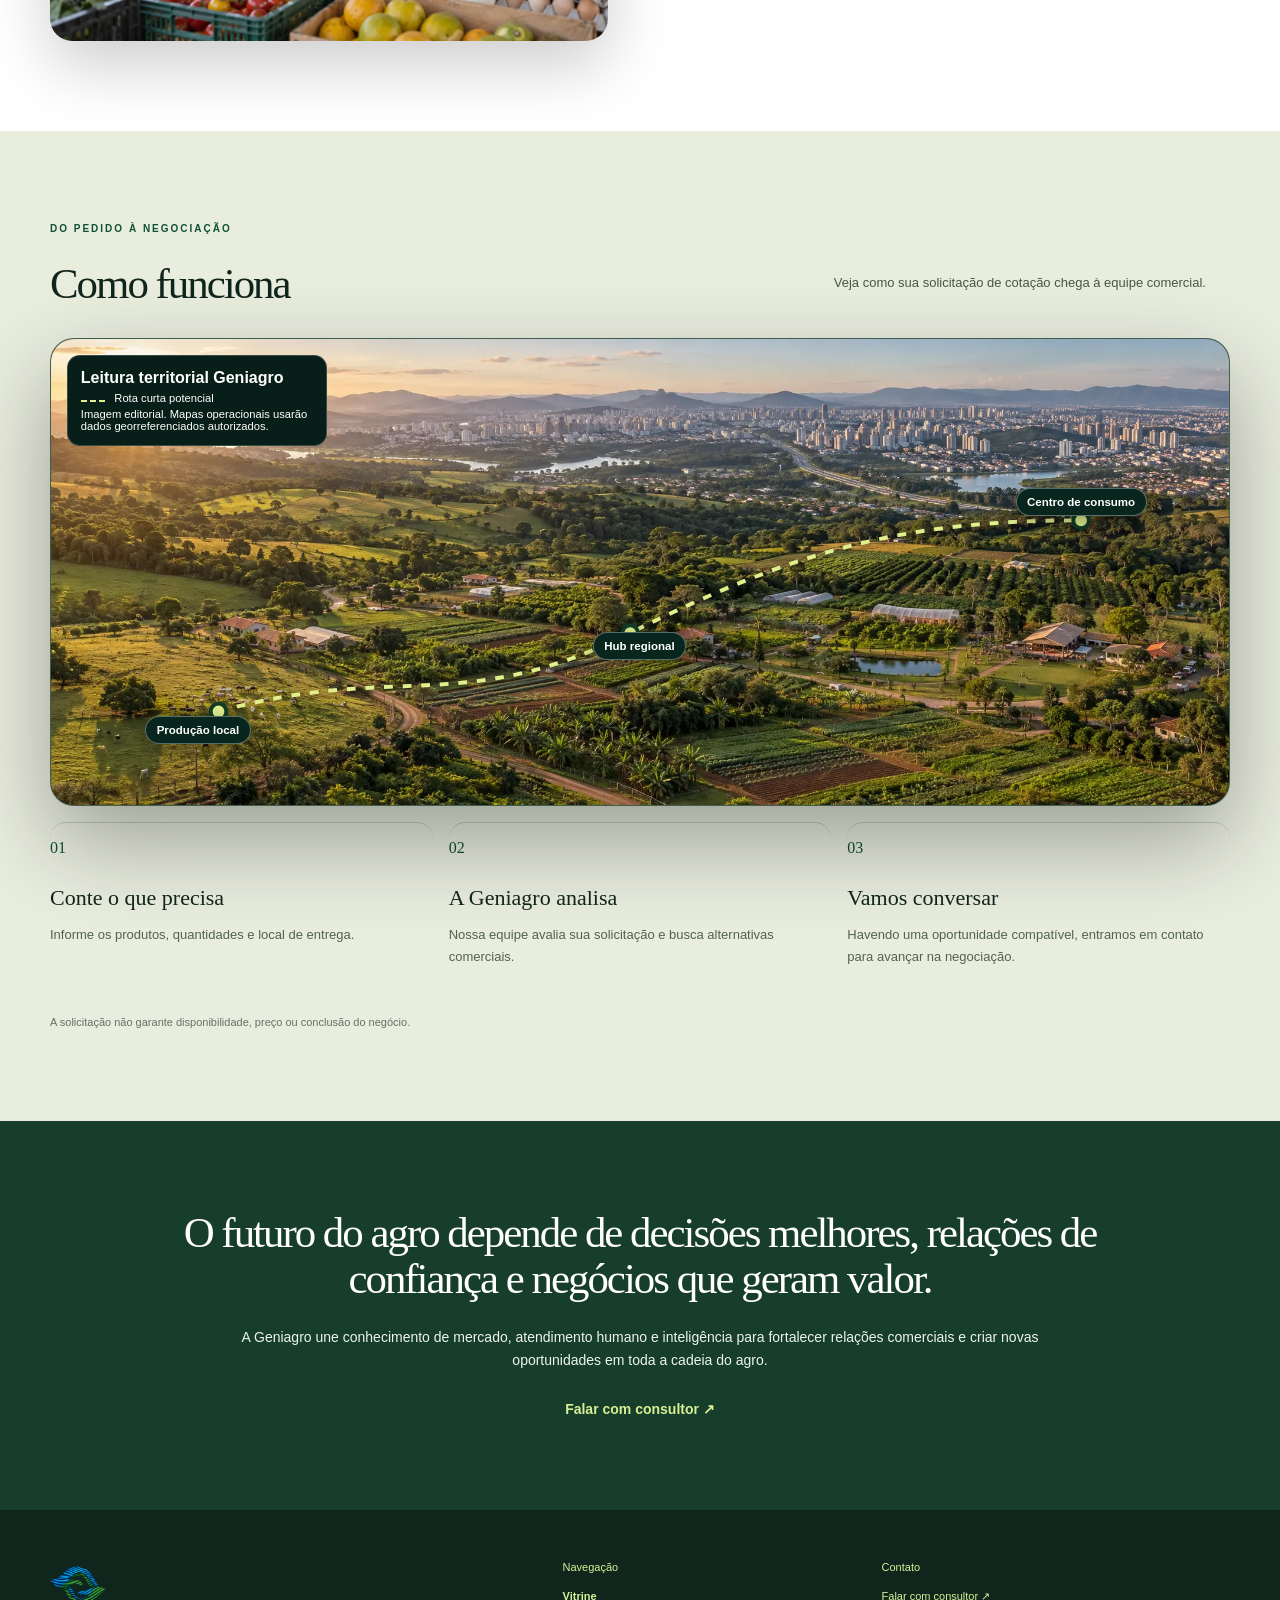
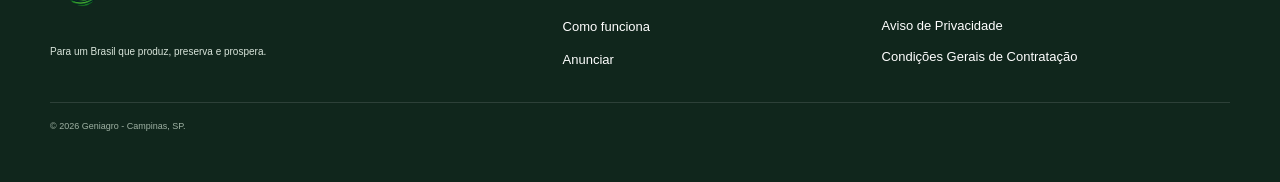
==== commit 9a37182d: "Add files via upload" ====
--- a/index.html
+++ b/index.html
@@ -45,7 +45,7 @@
     <button class="mobile-menu-toggle" type="button" aria-label="Abrir menu" aria-expanded="false" aria-controls="mobile-menu"><span></span><span></span><span></span></button>
     <nav id="mobile-menu" aria-label="Navegação principal">
       <a href="#oportunidades">Vitrine</a>
-      <a href="anunciar/index.html#vitrine-venda">Anunciar</a>
+      <a href="anunciar/">Anunciar</a>
       <a href="#como-funciona">Como funciona</a>
       <a
         class="cta-link"
@@ -72,7 +72,7 @@
         <h1><span>O campo produz</span> <span>O mercado procura</span> <em>A Geniagro conecta</em></h1>
         <p>Você apresenta o que deseja comprar ou vender. A Geniagro identifica oportunidades e acompanha as negociações.</p>
         <a class="cta-link" href="#oportunidades">Quero comprar ↗</a>
-        <a class="cta-link cta-link-secondary" href="anunciar/index.html">Quero anunciar ↗</a>
+        <a class="cta-link cta-link-secondary" href="anunciar/">Quero anunciar ↗</a>
       </div>
     </section>
 
@@ -208,7 +208,7 @@
         <b>Navegação</b>
         <a href="#oportunidades">Vitrine</a>
         <a href="#como-funciona">Como funciona</a>
-        <a href="anunciar/index.html#vitrine-venda">Anunciar</a>
+        <a href="anunciar/">Anunciar</a>
       </nav>
       <div class="footer-contact">
         <b>Contato</b>
--- a/style.css
+++ b/style.css
@@ -1,4 +1,4 @@
-:root{--header-height:103px;--ink:#10261c;--green:#0f5132;--leaf:#4f8b3a;--gold:#d8a83f;--cream:#f4f1e8;--paper:#fffefa;--line:#d9dfd4;--muted:#657168}*{box-sizing:border-box}html{scroll-behavior:smooth;scroll-padding-top:var(--header-height)}body{margin:0;color:var(--ink);background:var(--cream);font:16px Arial,sans-serif}button,input,select,textarea{font:inherit}.wrap{width:min(1180px,calc(100% - 2rem));margin:auto}header{position:fixed;top:0;left:0;right:0;z-index:1000;display:flex;align-items:center;justify-content:space-between;height:var(--header-height);padding:.6rem 4vw;background:#fff;border-bottom:1px solid #d9dfd4;box-shadow:0 4px 18px rgba(16,38,28,.12)}header img{width:180px;height:78px;object-fit:contain;object-position:left center}nav{display:flex;align-items:center;gap:1.3rem}nav a{color:var(--ink);text-decoration:none;font-weight:700}.cta-link{display:inline-flex;align-items:center;width:fit-content;color:var(--green);background:none;border:0;padding:0;text-decoration:none;text-underline-offset:4px;font-weight:800;transition:color .2s ease}.cta-link:hover{text-decoration:underline}.cta-link:focus-visible{outline:2px solid currentColor;outline-offset:4px}.hero .cta-link{margin:.7rem 1.5rem 0 0;color:#d8f095}.hero .cta-link-secondary{color:#fff;font-weight:700}header .cta-link{color:var(--green)}.hero{position:relative;min-height:760px;display:flex;align-items:center;color:white;background:#08271b url('assets/hero-geniagro.webp') center/cover}.shade{position:absolute;inset:0;background:linear-gradient(90deg,#061d14f2,#0a3021c8 48%,#0a2d1d2e),linear-gradient(0deg,#061f16a0,transparent)}.hero-copy{position:relative;z-index:1}.eyebrow{color:#d3ed91;font-size:.76rem;font-weight:900;letter-spacing:.16em;text-transform:uppercase}.eyebrow.dark{color:var(--leaf)}h1,h2,blockquote{font-family:Georgia,serif;letter-spacing:-.05em}.hero h1{max-width:850px;margin:.5rem 0;font-size:clamp(3rem,7vw,6.4rem);line-height:.94;font-weight:500}.hero h1 em{color:#d8f095;font-weight:400}.hero p{max-width:690px;font-size:1.2rem;line-height:1.6;color:#edf4ee}.intro,.section{padding:6rem 0;text-align:center}.intro h2,.section h2,.geo h2{margin:.5rem 0 1rem;font-size:clamp(2.2rem,4.5vw,4.2rem);line-height:1}.intro>p{max-width:820px;margin:1rem auto;color:var(--muted);line-height:1.65}.cards{display:grid;grid-template-columns:repeat(3,1fr);gap:1rem;margin-top:2.5rem}.cards article{min-height:285px;padding:1.3rem;border:1px solid var(--line);border-radius:1.2rem;background:var(--paper);color:var(--ink);text-align:left;box-shadow:0 15px 45px #17332310;transition:.2s}.cards b{display:grid;place-items:center;width:2.8rem;height:2.8rem;border-radius:.8rem;color:white;background:var(--green);font:700 1.2rem Georgia}.cards h3{font:600 1.35rem Georgia}.cards p{min-height:105px;color:var(--muted);line-height:1.5}.cards strong{color:var(--green)}.geo{padding:6rem 0;color:white;background:#0d3223}.split{display:grid;grid-template-columns:1fr 1fr;gap:4rem;align-items:center;text-align:left}.split img{width:100%;border-radius:1.4rem;box-shadow:0 24px 65px #0003}.geo h2{font-size:clamp(2.2rem,4vw,4rem)}.geo p{color:#dce8df;line-height:1.65}.geo li{margin:.8rem 0}.section p{color:var(--muted);line-height:1.65}.pills{display:flex;flex-wrap:wrap;gap:.5rem}.pills span{padding:.55rem .75rem;border:1px solid #becab8;border-radius:99px;background:white;font-size:.82rem;font-weight:700}.manifesto{padding:6rem 0;background:#e4ecd8;text-align:center}.manifesto blockquote{max-width:1000px;margin:auto;font-size:clamp(2rem,4vw,4rem);line-height:1.12}.manifesto>div>p{max-width:800px;margin:1.5rem auto;color:#536154;line-height:1.7}.facts{display:grid;grid-template-columns:repeat(3,1fr);gap:1rem;margin-top:2rem;text-align:left}.facts div{padding:1.3rem;border-radius:1rem;background:white}.facts b{display:block;color:var(--green);font:600 2rem Georgia}.facts a{color:var(--green)}footer{padding:3rem 0;color:#d9e5db;background:#071e15}@media(max-width:900px){.cards,.facts{grid-template-columns:1fr 1fr}.split{grid-template-columns:1fr}}@media(max-width:600px){.hero{min-height:700px}.cards,.facts{grid-template-columns:1fr}.split{gap:2rem}.hero h1{font-size:3.2rem}}
+:root{--header-height:103px;--ink:#10261c;--green:#0f5132;--leaf:#4f8b3a;--gold:#d8a83f;--cream:#f4f1e8;--paper:#fffefa;--line:#d9dfd4;--muted:#657168}*{box-sizing:border-box}html{scroll-behavior:smooth;scroll-padding-top:var(--header-height)}body{margin:0;color:var(--ink);background:var(--cream);font:16px Arial,sans-serif}button,input,select,textarea{font:inherit}.wrap{width:min(1180px,calc(100% - 2rem));margin:auto}header{position:fixed;top:0;left:0;right:0;z-index:1000;display:flex;align-items:center;justify-content:space-between;height:var(--header-height);padding:.6rem 4vw;background:#fff;border-bottom:1px solid #d9dfd4;box-shadow:0 4px 18px rgba(16,38,28,.12)}header img{width:180px;height:78px;object-fit:contain;object-position:left center}nav{display:flex;align-items:center;gap:1.3rem}nav a{color:var(--ink);text-decoration:none;font-weight:700}.cta-link{display:inline-flex;align-items:center;width:fit-content;color:var(--green);background:none;border:0;padding:0;text-decoration:none;text-underline-offset:4px;font-weight:800;transition:color .2s ease}.cta-link:hover{text-decoration:underline}.cta-link:focus-visible{outline:2px solid currentColor;outline-offset:4px}.hero .cta-link{margin:.7rem 1.5rem 0 0;color:#d8f095}.hero .cta-link-secondary{color:#fff;font-weight:700}header .cta-link{color:var(--green)}.hero{position:relative;min-height:760px;display:flex;align-items:center;color:white;background:#08271b url('assets/hero-geniagro.webp') center/cover}.shade{position:absolute;inset:0;background:linear-gradient(90deg,#061d14f2,#0a3021c8 48%,#0a2d1d2e),linear-gradient(0deg,#061f16a0,transparent)}.hero-copy{position:relative;z-index:1}.eyebrow{color:#d3ed91;font-size:.76rem;font-weight:900;letter-spacing:.16em;text-transform:uppercase}.eyebrow.dark{color:var(--leaf)}h1,h2,blockquote{font-family:Georgia,serif;letter-spacing:-.05em}.hero h1{max-width:850px;margin:.5rem 0;font-size:clamp(3rem,7vw,6.4rem);line-height:.94;font-weight:500}.hero h1 em{color:#d8f095;font-weight:400}.hero p{max-width:690px;font-size:1.2rem;line-height:1.6;color:#edf4ee}.intro,.section{padding:6rem 0;text-align:center}.intro h2,.section h2,.geo h2{margin:.5rem 0 1rem;font-size:clamp(2.2rem,4.5vw,4.2rem);line-height:1}.intro>p{max-width:820px;margin:1rem auto;color:var(--muted);line-height:1.65}.cards{display:grid;grid-template-columns:repeat(3,1fr);gap:1rem;margin-top:2.5rem}.cards article{min-height:285px;padding:1.3rem;border:1px solid var(--line);border-radius:1.2rem;background:var(--paper);color:var(--ink);text-align:left;box-shadow:0 15px 45px #17332310;transition:.2s}.cards b{display:grid;place-items:center;width:2.8rem;height:2.8rem;border-radius:.8rem;color:white;background:var(--green);font:700 1.2rem Georgia}.cards h3{font:600 1.35rem Georgia}.cards p{min-height:105px;color:var(--muted);line-height:1.5}.cards strong{color:var(--green)}.geo{padding:6rem 0;color:white;background:#0d3223}.split{display:grid;grid-template-columns:1fr 1fr;gap:4rem;align-items:center;text-align:left}.split img{width:100%;border-radius:1.4rem;box-shadow:0 24px 65px #0003}.geo h2{font-size:clamp(2.2rem,4vw,4rem)}.geo p{color:#dce8df;line-height:1.65}.geo li{margin:.8rem 0}.section p{color:var(--muted);line-height:1.65}.pills{display:flex;flex-wrap:wrap;gap:.5rem}.pills span{padding:.55rem .75rem;border:1px solid #becab8;border-radius:99px;background:white;font-size:.82rem;font-weight:700}.manifesto{padding:6rem 0;background:#e4ecd8;text-align:center}.manifesto blockquote{max-width:1000px;margin:auto;font-size:clamp(2rem,4vw,4rem);line-height:1.12}.manifesto>div>p{max-width:800px;margin:1.5rem auto;color:#536154;line-height:1.7}.facts{display:grid;grid-template-columns:repeat(3,1fr);gap:1rem;margin-top:2rem;text-align:left}.facts div{padding:1.3rem;border-radius:1rem;background:white}.facts b{display:block;color:var(--green);font:600 2rem Georgia}.facts a{color:var(--green)}footer{padding:3rem 0;color:#d9e5db;background:var(--ink)}@media(max-width:900px){.cards,.facts{grid-template-columns:1fr 1fr}.split{grid-template-columns:1fr}}@media(max-width:600px){.hero{min-height:700px}.cards,.facts{grid-template-columns:1fr}.split{gap:2rem}.hero h1{font-size:3.2rem}}
 .territory{padding:6rem 0;color:white;background:#081f18}
 .territory-copy{display:grid;grid-template-columns:1.3fr .7fr;gap:3rem;align-items:end;margin-bottom:2rem}
 .territory-copy h2{margin:.5rem 0 0;font:500 clamp(2.2rem,4.5vw,4.7rem)/.98 Georgia,serif;letter-spacing:-.05em}
@@ -66,7 +66,7 @@
 @media (min-width: 1024px) { .legal-document-hero { padding-block: 5rem; } }
 
 /* Identidade pública da Geniagro V2. */
-.geniagro-v2 > :is(header, main, footer) {
+.geniagro-v2 > :is(header, main) {
   --v2-deep: #173d2b;
   --v2-lime: #d8f095;
   --v2-soft: #e9edde;
@@ -137,7 +137,7 @@
   padding: 1rem 0;
 }
 
-.geniagro-v2 > footer { background: var(--ink); }
+
 
 @media (max-width: 700px) {
   .geniagro-v2 > main > .hero .cta-link { margin-right: .75rem; }
@@ -145,7 +145,7 @@
 @media (prefers-reduced-motion: reduce) {
   html:has(> body.geniagro-v2) { scroll-behavior: auto; }
   .geniagro-v2 > main .map-board .route { animation: none; }
-  .geniagro-v2 > :is(header, main, footer) .cta-link { transition: none; }
+  .geniagro-v2 > :is(header, main) .cta-link, body > footer .cta-link { transition: none; }
 }
 
 
@@ -279,9 +279,9 @@
 body.geniagro-v2:has(> main > :is(#oportunidades, #vitrine-venda)) > main > #manifesto blockquote { font: 400 clamp(35px, 3.35vw, 46px)/1.06 Georgia, serif; letter-spacing: -2px; }
 body.geniagro-v2:has(> main > :is(#oportunidades, #vitrine-venda)) > main > #manifesto p { font: 400 14px/1.65 Arial, sans-serif; margin: 25px auto 0; }
 body.geniagro-v2:has(> main > :is(#oportunidades, #vitrine-venda)) > main > #manifesto .cta-link { font: 700 14px/1.4 Arial, sans-serif; margin-top: 28px; }
-body.geniagro-v2:has(> main > :is(#oportunidades, #vitrine-venda)) > footer .footer-grid p { font: 400 10px/1.65 Arial, sans-serif; margin-top: 15px; }
-body.geniagro-v2:has(> main > :is(#oportunidades, #vitrine-venda)) > footer .footer-grid :is(b, a:not(:has(img))) { font: 400 11px/1.65 Arial, sans-serif; }
-body.geniagro-v2:has(> main > :is(#oportunidades, #vitrine-venda)) > footer .copyright { font: 400 9px/1.65 Arial, sans-serif; }
+body > footer .footer-grid p { font: 400 10px/1.65 Arial, sans-serif; margin-top: 15px; }
+body > footer .footer-grid :is(b, a:not(:has(img))) { font: 400 11px/1.65 Arial, sans-serif; }
+body > footer .copyright { font: 400 9px/1.65 Arial, sans-serif; }
 @media (max-width: 700px) {
   body.geniagro-v2:has(> main > #oportunidades) > main > :is(.hero, #beneficios, #como-funciona) .eyebrow { font-size: 9px; letter-spacing: 1.5px; margin-bottom: 20px; }
   body.geniagro-v2:has(> main > #oportunidades) > main > .hero h1 { letter-spacing: -2.5px; }
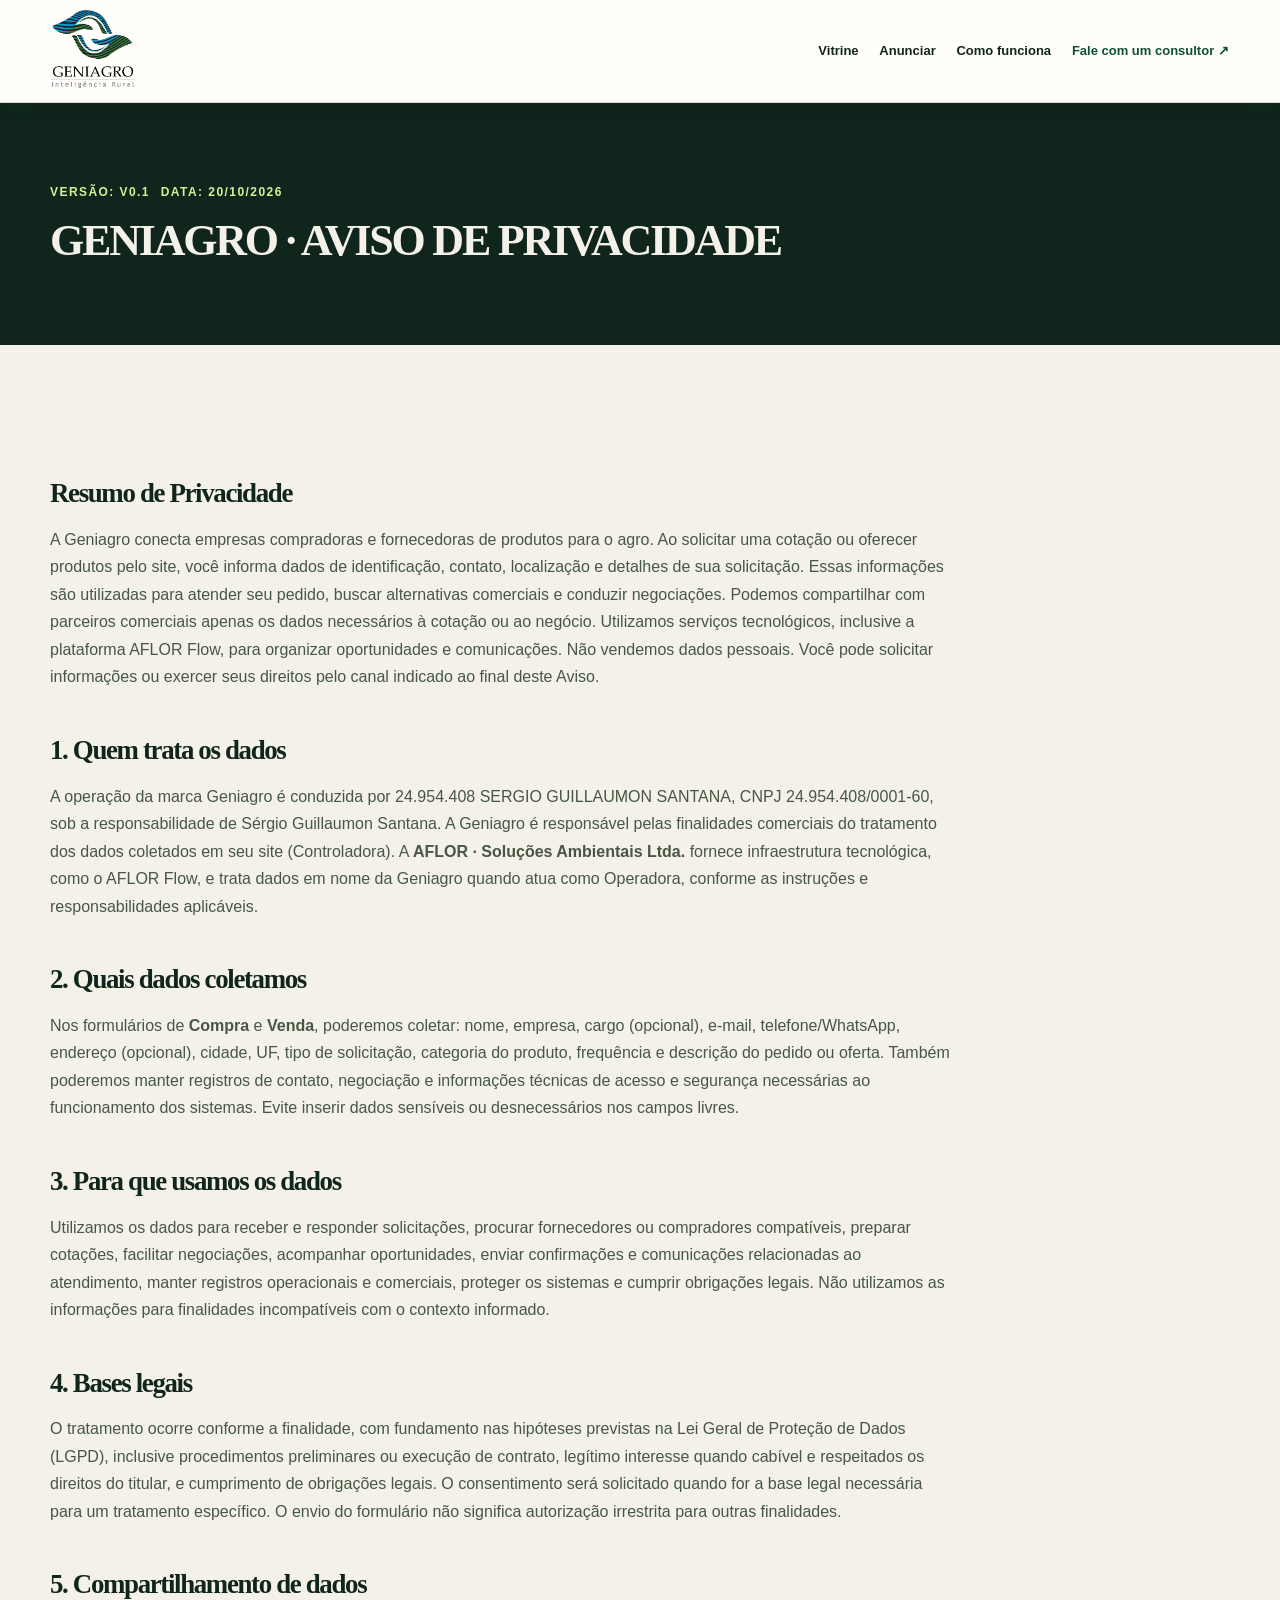
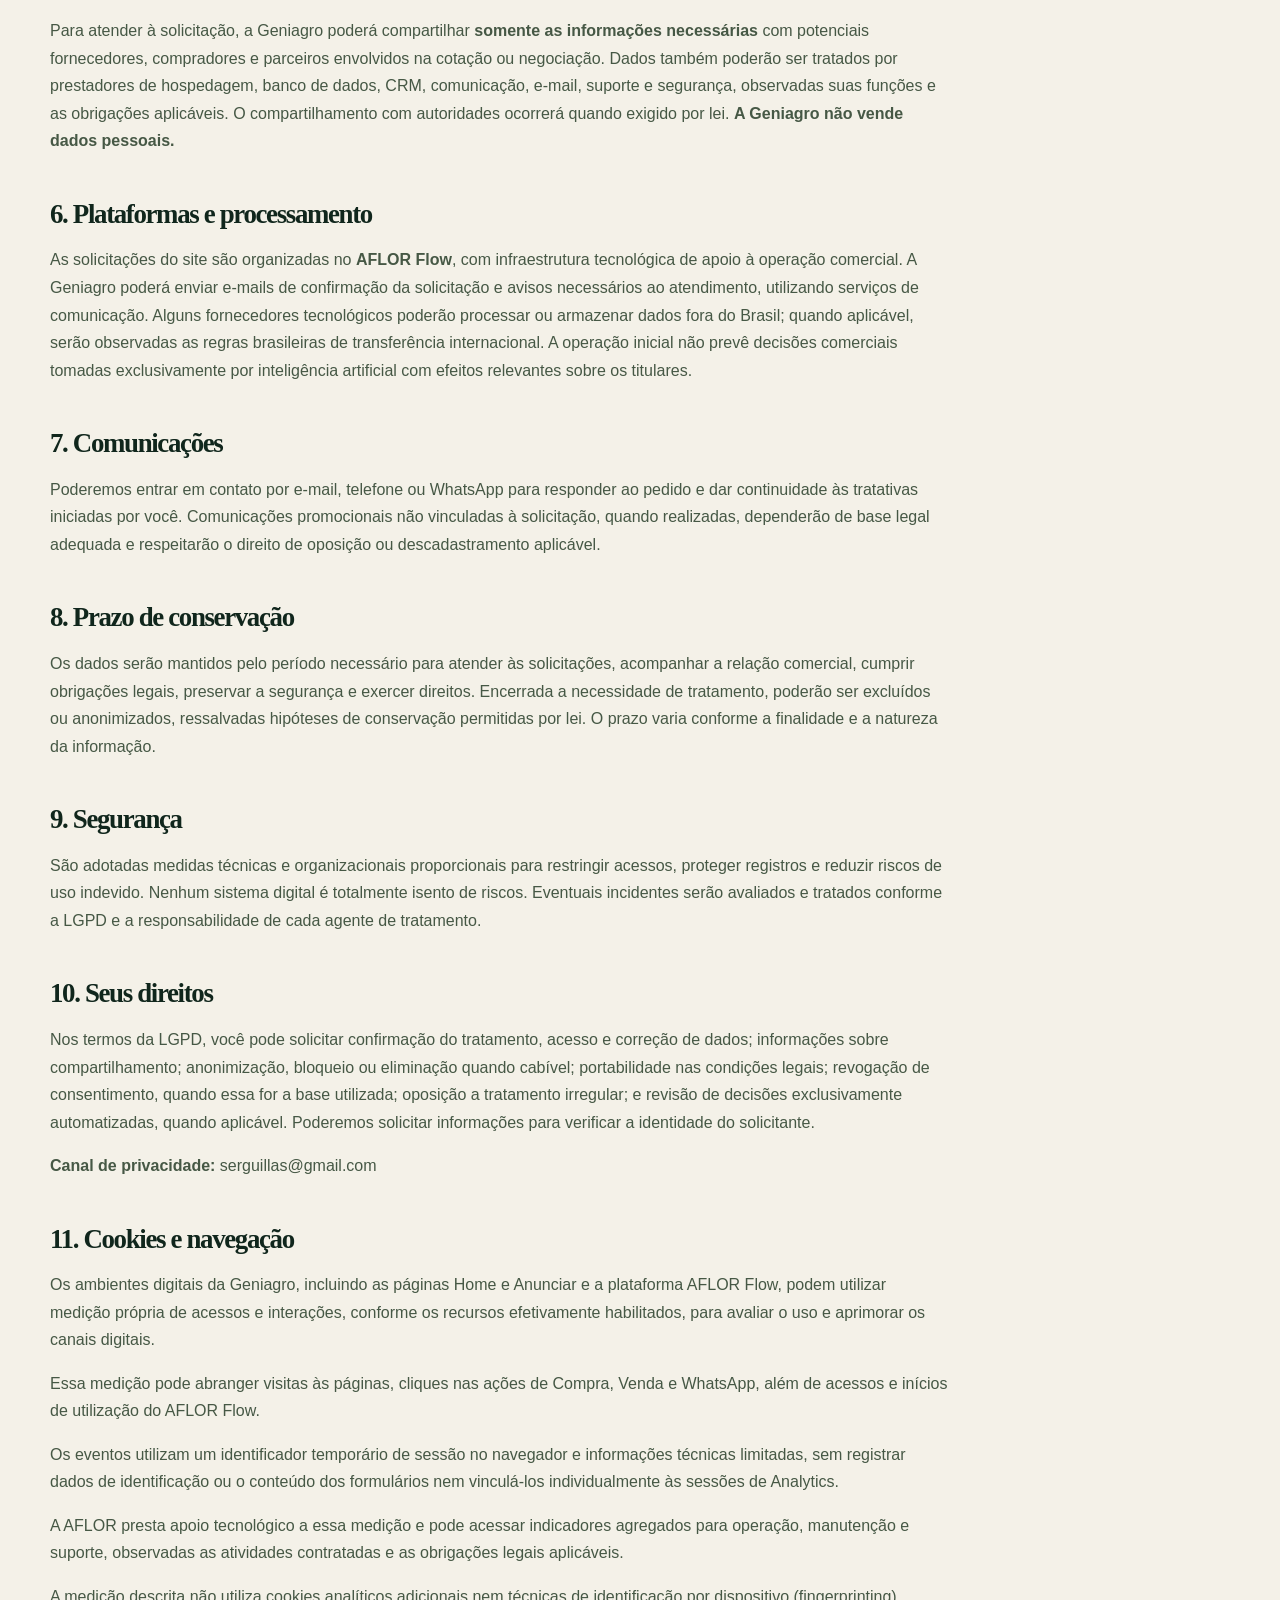
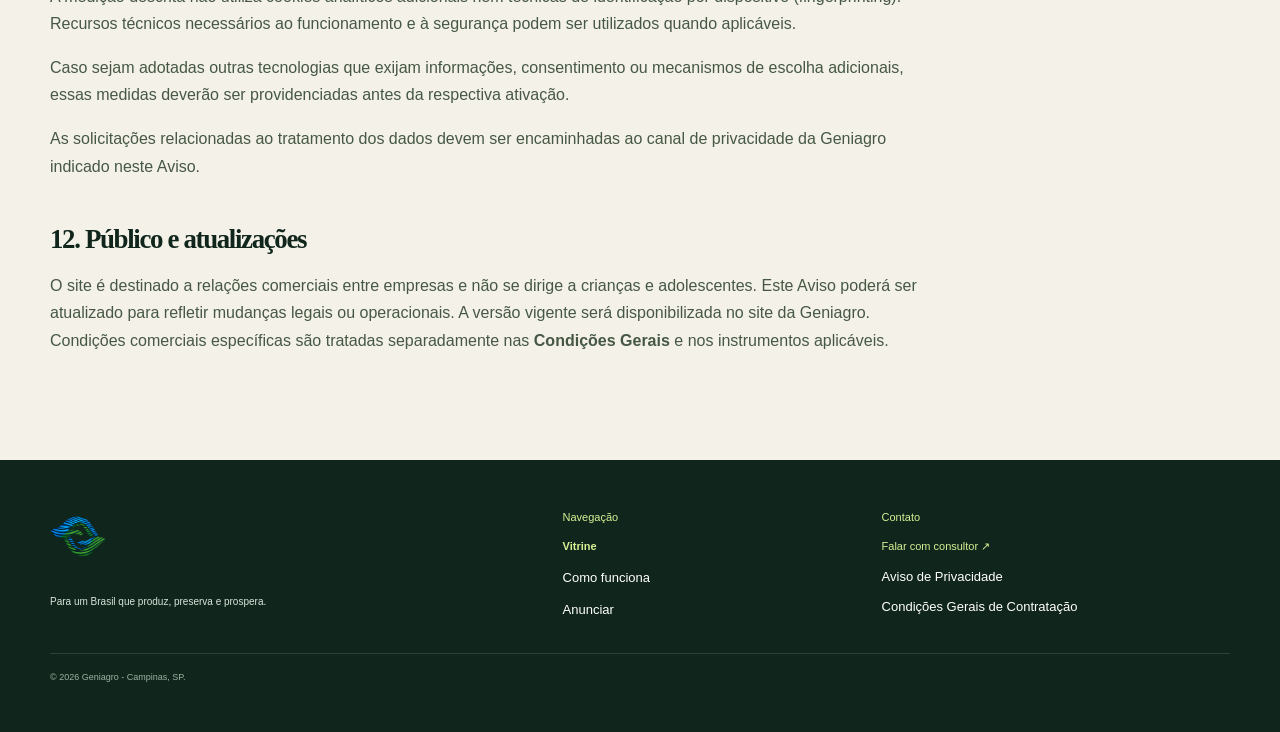
==== commit 1b0834b0: "Add files via upload" ====
--- a/index.html
+++ b/index.html
@@ -3,50 +3,37 @@
 <head>
   <meta charset="utf-8">
   <meta name="viewport" content="width=device-width,initial-scale=1">
-  <meta name="description" content="Explore categorias de produtos do agro, peça uma cotação e conte com a equipe da Geniagro para buscar alternativas e conduzir a negociação.">
-  <title>Geniagro · Compras e negócios no agro</title>
-  <link rel="canonical" href="https://geniagro.com.br/">
+  <meta name="description" content="Aviso de Privacidade da Geniagro.">
+  <title>Geniagro · Aviso de Privacidade</title>
+  <link rel="canonical" href="https://geniagro.com.br/privacidade/">
   <meta property="og:type" content="website">
   <meta property="og:locale" content="pt_BR">
   <meta property="og:site_name" content="Geniagro">
-  <meta property="og:url" content="https://geniagro.com.br/">
-  <meta property="og:title" content="Geniagro · Compras e negócios no agro">
-  <meta property="og:description" content="Explore categorias de produtos do agro, peça uma cotação e conte com a equipe da Geniagro para buscar alternativas e conduzir a negociação.">
+  <meta property="og:url" content="https://geniagro.com.br/privacidade/">
+  <meta property="og:title" content="Geniagro · Aviso de Privacidade">
+  <meta property="og:description" content="Aviso de Privacidade da Geniagro.">
   <meta property="og:image" content="https://geniagro.com.br/assets/mercado-direto.webp">
   <meta property="og:image:type" content="image/webp">
   <meta property="og:image:width" content="1536">
   <meta property="og:image:height" content="1024">
   <meta property="og:image:alt" content="Produtores e compradores negociando diretamente">
   <meta name="twitter:card" content="summary_large_image">
-  <meta name="twitter:title" content="Geniagro · Compras e negócios no agro">
-  <meta name="twitter:description" content="Explore categorias de produtos do agro, peça uma cotação e conte com a equipe da Geniagro para buscar alternativas e conduzir a negociação.">
+  <meta name="twitter:title" content="Geniagro · Aviso de Privacidade">
+  <meta name="twitter:description" content="Aviso de Privacidade da Geniagro.">
   <meta name="twitter:image" content="https://geniagro.com.br/assets/mercado-direto.webp">
   <meta name="twitter:image:alt" content="Produtores e compradores negociando diretamente">
-  <script type="application/ld+json">
-    {
-      "@context": "https://schema.org",
-      "@type": "Organization",
-      "name": "Geniagro",
-      "url": "https://geniagro.com.br/",
-      "logo": "https://geniagro.com.br/assets/logo-geniagro.png"
-    }
-  </script>
-  <link rel="icon" type="image/png" href="assets/icon.png">
-  <link rel="stylesheet" href="style.css">
-  <script src="mobile-nav.js" defer></script>
-  <link rel="stylesheet" href="modal/modal.css">
-  <script src="modal/modal.js" defer></script>
-  <script async src="https://aflorsa.com.br/analytics.js" data-asset="geniagro_lp"></script>
+  <link rel="icon" type="image/png" href="../assets/icon.png">
+  <link rel="stylesheet" href="../style.css">
+  <script src="../mobile-nav.js" defer></script>
 </head>
-<body class="geniagro-v2">
-  <!-- Cabeçalho e navegação -->
+<body>
   <header>
-    <a href="index.html"><img src="assets/logo-geniagro.png" alt="Geniagro Inteligência Rural"></a>
+    <a href="../index.html"><img src="../assets/logo-geniagro.png" alt="Geniagro Inteligência Rural"></a>
     <button class="mobile-menu-toggle" type="button" aria-label="Abrir menu" aria-expanded="false" aria-controls="mobile-menu"><span></span><span></span><span></span></button>
     <nav id="mobile-menu" aria-label="Navegação principal">
-      <a href="#oportunidades">Vitrine</a>
-      <a href="anunciar/">Anunciar</a>
-      <a href="#como-funciona">Como funciona</a>
+      <a href="../index.html#oportunidades">Vitrine</a>
+      <a href="../anunciar/">Anunciar</a>
+      <a href="../index.html#como-funciona">Como funciona</a>
       <a
         class="cta-link"
         href="https://wa.me/5519996274015"
@@ -58,157 +45,96 @@
     </nav>
   </header>
 
-  <!-- Conteúdo principal -->
-  <main>
-    <!-- Apresentação -->
-    <section id="hero" class="hero">
-      <video class="hero-video" autoplay muted loop playsinline poster="assets/hero-geniagro.webp" aria-hidden="true">
-        <source src="assets/hero-lp.mp4" type="video/mp4">
-        <source src="assets/hero-lp.webm" type="video/webm">
-      </video>
-      <div class="shade"></div>
-      <div class="wrap hero-copy">
-        <p class="eyebrow">CENTRAL COMERCIAL DO AGRO</p>
-        <h1><span>O campo produz</span> <span>O mercado procura</span> <em>A Geniagro conecta</em></h1>
-        <p>Você apresenta o que deseja comprar ou vender. A Geniagro identifica oportunidades e acompanha as negociações.</p>
-        <a class="cta-link" href="#oportunidades">Quero comprar ↗</a>
-        <a class="cta-link cta-link-secondary" href="anunciar/">Quero anunciar ↗</a>
+  <main class="legal-document">
+    <section class="legal-document-hero" aria-labelledby="legal-title">
+      <div class="wrap">
+        <p class="legal-document-meta"><strong>Versão:</strong> V0.1 <span class="legal-document-date"><strong>Data:</strong> 20/10/2026</span></p>
+        <h1 id="legal-title">GENIAGRO · AVISO DE PRIVACIDADE</h1>
       </div>
     </section>
+    <section class="legal-document-body">
+      <article class="wrap legal-document-content" aria-labelledby="legal-title">
+<h2>Resumo de Privacidade</h2>
 
-    <section id="oportunidades" class="wrap intro">
-      <h2>O que você procura?</h2>
-      <p class="vitrine-orientacao">Selecione uma categoria, informe o que procura e nossa equipe analisará sua solicitação.</p>
-      <div class="cards">
-        <article>
-          <button class="category-card" type="button" data-geniagro-modal="Compra" data-geniagro-product-category="Hortaliças e legumes" aria-haspopup="dialog" aria-controls="geniagroModal">
-            <span class="category-illustration" aria-hidden="true"><img src="assets/hortalicas_legumes.webp" alt=""></span>
-            <span class="category-title">Hortaliças e legumes</span>
-            <span class="category-arrow" aria-hidden="true">↗</span>
-          </button>
-        </article>
-        <article>
-          <button class="category-card" type="button" data-geniagro-modal="Compra" data-geniagro-product-category="Frutas" aria-haspopup="dialog" aria-controls="geniagroModal">
-            <span class="category-illustration" aria-hidden="true"><img src="assets/frutas.webp" alt=""></span>
-            <span class="category-title">Frutas</span>
-            <span class="category-arrow" aria-hidden="true">↗</span>
-          </button>
-        </article>
-        <article>
-          <button class="category-card" type="button" data-geniagro-modal="Compra" data-geniagro-product-category="Ovos, leite e derivados" aria-haspopup="dialog" aria-controls="geniagroModal">
-            <span class="category-illustration" aria-hidden="true"><img src="assets/ovos_leite_derivados.webp" alt=""></span>
-            <span class="category-title">Ovos, leite e derivados</span>
-            <span class="category-arrow" aria-hidden="true">↗</span>
-          </button>
-        </article>
-        <article>
-          <button class="category-card" type="button" data-geniagro-modal="Compra" data-geniagro-product-category="Outros produtos rurais" aria-haspopup="dialog" aria-controls="geniagroModal">
-            <span class="category-illustration" aria-hidden="true"><img src="assets/outros_produtos_rurais.webp" alt=""></span>
-            <span class="category-title">Outros produtos rurais</span>
-            <span class="category-arrow" aria-hidden="true">↗</span>
-          </button>
-        </article>
-        <article>
-          <button class="category-card" type="button" data-geniagro-modal="Compra" data-geniagro-product-category="Máquinas e equipamentos" aria-haspopup="dialog" aria-controls="geniagroModal">
-            <span class="category-illustration" aria-hidden="true"><img src="assets/maquinas_equipamentos.webp" alt=""></span>
-            <span class="category-title">Máquinas e equipamentos</span>
-            <span class="category-arrow" aria-hidden="true">↗</span>
-          </button>
-        </article>
-        <article>
-          <button class="category-card" type="button" data-geniagro-modal="Compra" data-geniagro-product-category="Insumos agrícolas" aria-haspopup="dialog" aria-controls="geniagroModal">
-            <span class="category-illustration" aria-hidden="true"><img src="assets/insumos_agricolas.webp" alt=""></span>
-            <span class="category-title">Insumos agrícolas</span>
-            <span class="category-arrow" aria-hidden="true">↗</span>
-          </button>
-        </article>
-      </div>
-    </section>
+<p>A Geniagro conecta empresas compradoras e fornecedoras de produtos para o agro. Ao solicitar uma cotação ou oferecer produtos pelo site, você informa dados de identificação, contato, localização e detalhes de sua solicitação. Essas informações são utilizadas para atender seu pedido, buscar alternativas comerciais e conduzir negociações. Podemos compartilhar com parceiros comerciais apenas os dados necessários à cotação ou ao negócio. Utilizamos serviços tecnológicos, inclusive a plataforma AFLOR Flow, para organizar oportunidades e comunicações. Não vendemos dados pessoais. Você pode solicitar informações ou exercer seus direitos pelo canal indicado ao final deste Aviso.</p>
 
-    <section id="beneficios" class="wrap section split">
-      <img src="assets/mercado-direto.webp" alt="Produtores e compradores negociando diretamente">
-      <div>
-        <p class="eyebrow dark">EFICIÊNCIA PARA SUA EMPRESA</p>
-        <h2>Menos tempo comprando. Mais para o seu negócio.</h2>
-        <p>A Geniagro busca fornecedores, organiza cotações e apoia negociações, simplificando suas compras e liberando sua equipe para outras prioridades.</p>
-        <div class="pills">
-          <span>Economia de tempo</span>
-          <span>Compras simplificadas</span>
-          <span>Mais produtividade</span>
-        </div>
-      </div>
-    </section>
+<h2>1. Quem trata os dados</h2>
 
-    <!-- Integração territorial -->
-    <section id="como-funciona" class="territory">
-      <div class="wrap">
-        <div class="territory-copy">
-          <div>
-            <p class="eyebrow">DO PEDIDO À NEGOCIAÇÃO</p>
-            <h2>Como funciona</h2>
-          </div>
-          <p>Veja como sua solicitação de cotação chega à equipe comercial.</p>
-        </div>
-        <div class="map-board" role="img" aria-label="Visualização editorial da transição entre produção rural e centro urbano">
-          <img src="assets/campo-cidade-v2.webp" alt="Vista aérea ilustrativa da transição entre propriedades rurais e uma cidade brasileira">
-          <svg viewBox="0 0 1200 475" aria-hidden="true">
-            <path class="route" d="M170 380 C350 330,420 385,590 300 S870 185,1050 185"/>
-            <circle cx="170" cy="380" r="8"/>
-            <circle cx="590" cy="300" r="8"/>
-            <circle cx="1050" cy="185" r="8"/>
-          </svg>
-          <span class="pin pin-farm">Produção local</span>
-          <span class="pin pin-hub">Hub regional</span>
-          <span class="pin pin-city">Centro de consumo</span>
-          <div class="map-legend">
-            <b>Leitura territorial Geniagro</b>
-            <span><i></i> Rota curta potencial</span>
-            <small>Imagem editorial. Mapas operacionais usarão dados georreferenciados autorizados.</small>
-          </div>
-        </div>
-        <div class="territory-grid">
-          <article>
-            <b>01</b>
-            <h3>Conte o que precisa</h3>
-            <p>Informe os produtos, quantidades e local de entrega.</p>
-          </article>
-          <article>
-            <b>02</b>
-            <h3>A Geniagro analisa</h3>
-            <p>Nossa equipe avalia sua solicitação e busca alternativas comerciais.</p>
-          </article>
-          <article>
-            <b>03</b>
-            <h3>Vamos conversar</h3>
-            <p>Havendo uma oportunidade compatível, entramos em contato para avançar na negociação.</p>
-          </article>
-        </div>
-        <p class="territory-note">A solicitação não garante disponibilidade, preço ou conclusão do negócio.</p>
-      </div>
-    </section>
+<p>A operação da marca Geniagro é conduzida por 24.954.408 SERGIO GUILLAUMON SANTANA, CNPJ 24.954.408/0001-60, sob a responsabilidade de Sérgio Guillaumon Santana. A Geniagro é responsável pelas finalidades comerciais do tratamento dos dados coletados em seu site (Controladora). A <strong>AFLOR · Soluções Ambientais Ltda.</strong> fornece infraestrutura tecnológica, como o AFLOR Flow, e trata dados em nome da Geniagro quando atua como Operadora, conforme as instruções e responsabilidades aplicáveis.</p>
 
-    <section id="manifesto" class="manifesto">
-      <div class="wrap">
-        <blockquote>O futuro do agro depende de decisões melhores, relações de confiança e negócios que geram valor.</blockquote>
-        <p>A Geniagro une conhecimento de mercado, atendimento humano e inteligência para fortalecer relações comerciais e criar novas oportunidades em toda a cadeia do agro.</p>
-        <a class="cta-link" href="https://wa.me/5519996274015" target="_blank" rel="noopener noreferrer">Falar com consultor ↗</a>
-      </div>
+<h2>2. Quais dados coletamos</h2>
+
+<p>Nos formulários de <strong>Compra</strong> e <strong>Venda</strong>, poderemos coletar: nome, empresa, cargo (opcional), e-mail, telefone/WhatsApp, endereço (opcional), cidade, UF, tipo de solicitação, categoria do produto, frequência e descrição do pedido ou oferta. Também poderemos manter registros de contato, negociação e informações técnicas de acesso e segurança necessárias ao funcionamento dos sistemas. Evite inserir dados sensíveis ou desnecessários nos campos livres.</p>
+
+<h2>3. Para que usamos os dados</h2>
+
+<p>Utilizamos os dados para receber e responder solicitações, procurar fornecedores ou compradores compatíveis, preparar cotações, facilitar negociações, acompanhar oportunidades, enviar confirmações e comunicações relacionadas ao atendimento, manter registros operacionais e comerciais, proteger os sistemas e cumprir obrigações legais. Não utilizamos as informações para finalidades incompatíveis com o contexto informado.</p>
+
+<h2>4. Bases legais</h2>
+
+<p>O tratamento ocorre conforme a finalidade, com fundamento nas hipóteses previstas na Lei Geral de Proteção de Dados (LGPD), inclusive procedimentos preliminares ou execução de contrato, legítimo interesse quando cabível e respeitados os direitos do titular, e cumprimento de obrigações legais. O consentimento será solicitado quando for a base legal necessária para um tratamento específico. O envio do formulário não significa autorização irrestrita para outras finalidades.</p>
+
+<h2>5. Compartilhamento de dados</h2>
+
+<p>Para atender à solicitação, a Geniagro poderá compartilhar <strong>somente as informações necessárias</strong> com potenciais fornecedores, compradores e parceiros envolvidos na cotação ou negociação. Dados também poderão ser tratados por prestadores de hospedagem, banco de dados, CRM, comunicação, e-mail, suporte e segurança, observadas suas funções e as obrigações aplicáveis. O compartilhamento com autoridades ocorrerá quando exigido por lei. <strong>A Geniagro não vende dados pessoais.</strong></p>
+
+<h2>6. Plataformas e processamento</h2>
+
+<p>As solicitações do site são organizadas no <strong>AFLOR Flow</strong>, com infraestrutura tecnológica de apoio à operação comercial. A Geniagro poderá enviar e-mails de confirmação da solicitação e avisos necessários ao atendimento, utilizando serviços de comunicação. Alguns fornecedores tecnológicos poderão processar ou armazenar dados fora do Brasil; quando aplicável, serão observadas as regras brasileiras de transferência internacional. A operação inicial não prevê decisões comerciais tomadas exclusivamente por inteligência artificial com efeitos relevantes sobre os titulares.</p>
+
+<h2>7. Comunicações</h2>
+
+<p>Poderemos entrar em contato por e-mail, telefone ou WhatsApp para responder ao pedido e dar continuidade às tratativas iniciadas por você. Comunicações promocionais não vinculadas à solicitação, quando realizadas, dependerão de base legal adequada e respeitarão o direito de oposição ou descadastramento aplicável.</p>
+
+<h2>8. Prazo de conservação</h2>
+
+<p>Os dados serão mantidos pelo período necessário para atender às solicitações, acompanhar a relação comercial, cumprir obrigações legais, preservar a segurança e exercer direitos. Encerrada a necessidade de tratamento, poderão ser excluídos ou anonimizados, ressalvadas hipóteses de conservação permitidas por lei. O prazo varia conforme a finalidade e a natureza da informação.</p>
+
+<h2>9. Segurança</h2>
+
+<p>São adotadas medidas técnicas e organizacionais proporcionais para restringir acessos, proteger registros e reduzir riscos de uso indevido. Nenhum sistema digital é totalmente isento de riscos. Eventuais incidentes serão avaliados e tratados conforme a LGPD e a responsabilidade de cada agente de tratamento.</p>
+
+<h2>10. Seus direitos</h2>
+
+<p>Nos termos da LGPD, você pode solicitar confirmação do tratamento, acesso e correção de dados; informações sobre compartilhamento; anonimização, bloqueio ou eliminação quando cabível; portabilidade nas condições legais; revogação de consentimento, quando essa for a base utilizada; oposição a tratamento irregular; e revisão de decisões exclusivamente automatizadas, quando aplicável. Poderemos solicitar informações para verificar a identidade do solicitante.</p>
+
+<p><strong>Canal de privacidade:</strong> serguillas@gmail.com</p>
+
+<h2>11. Cookies e navegação</h2>
+
+<p>Os ambientes digitais da Geniagro, incluindo as páginas Home e Anunciar e a plataforma AFLOR Flow, podem utilizar medição própria de acessos e interações, conforme os recursos efetivamente habilitados, para avaliar o uso e aprimorar os canais digitais.</p>
+
+<p>Essa medição pode abranger visitas às páginas, cliques nas ações de Compra, Venda e WhatsApp, além de acessos e inícios de utilização do AFLOR Flow.</p>
+
+<p>Os eventos utilizam um identificador temporário de sessão no navegador e informações técnicas limitadas, sem registrar dados de identificação ou o conteúdo dos formulários nem vinculá-los individualmente às sessões de Analytics.</p>
+
+<p>A AFLOR presta apoio tecnológico a essa medição e pode acessar indicadores agregados para operação, manutenção e suporte, observadas as atividades contratadas e as obrigações legais aplicáveis.</p>
+
+<p>A medição descrita não utiliza cookies analíticos adicionais nem técnicas de identificação por dispositivo (fingerprinting). Recursos técnicos necessários ao funcionamento e à segurança podem ser utilizados quando aplicáveis.</p>
+
+<p>Caso sejam adotadas outras tecnologias que exijam informações, consentimento ou mecanismos de escolha adicionais, essas medidas deverão ser providenciadas antes da respectiva ativação.</p>
+
+<p>As solicitações relacionadas ao tratamento dos dados devem ser encaminhadas ao canal de privacidade da Geniagro indicado neste Aviso.</p>
+
+<h2>12. Público e atualizações</h2>
+
+<p>O site é destinado a relações comerciais entre empresas e não se dirige a crianças e adolescentes. Este Aviso poderá ser atualizado para refletir mudanças legais ou operacionais. A versão vigente será disponibilizada no site da Geniagro. Condições comerciais específicas são tratadas separadamente nas <strong>Condições Gerais</strong> e nos instrumentos aplicáveis.</p>
+
+</article>
     </section>
   </main>
 
-
-  <!-- Rodapé -->
   <footer id="footer">
     <div class="wrap footer-grid">
       <div>
-        <a href="index.html"><img src="assets/icon.png" alt="Geniagro Inteligência Rural"></a>
+        <a href="../index.html"><img src="../assets/icon.png" alt="Geniagro Inteligência Rural"></a>
         <p>Para um Brasil que produz, preserva e prospera.</p>
       </div>
       <nav class="footer-nav" aria-label="Navegação do rodapé">
         <b>Navegação</b>
-        <a href="#oportunidades">Vitrine</a>
-        <a href="#como-funciona">Como funciona</a>
-        <a href="anunciar/">Anunciar</a>
+        <a href="../index.html#oportunidades">Vitrine</a>
+        <a href="../index.html#como-funciona">Como funciona</a>
+        <a href="../anunciar/">Anunciar</a>
       </nav>
       <div class="footer-contact">
         <b>Contato</b>
@@ -220,69 +146,11 @@
         >
           Falar com consultor ↗
         </a>
-        <a class="footer-legal-link" href="privacidade/index.html" target="_blank" rel="noopener noreferrer">Aviso de Privacidade</a>
-        <a class="footer-legal-link" href="condicoes-gerais/index.html" target="_blank" rel="noopener noreferrer">Condições Gerais de Contratação</a>
+        <a class="footer-legal-link" href="index.html" target="_blank" rel="noopener noreferrer">Aviso de Privacidade</a>
+        <a class="footer-legal-link" href="../condicoes-gerais/index.html" target="_blank" rel="noopener noreferrer">Condições Gerais de Contratação</a>
       </div>
     </div>
     <div class="wrap copyright">© 2026 Geniagro - Campinas, SP.</div>
   </footer>
-  <!-- Estrutura e controles adaptados do modal canônico AFlow. Sem integração. -->
-  <dialog id="geniagroModal" class="geniagro-modal mbox" aria-labelledby="geniagroModalTitle" aria-describedby="geniagroIntegrationNote">
-    <div class="mhdr">
-      <h2 id="geniagroModalTitle" tabindex="-1" autofocus><img src="assets/icon.png" alt="" aria-hidden="true"><span id="geniagroModalTitleText">Quero comprar</span></h2>
-      <button class="mclose" type="button" aria-label="Fechar formulário">✕</button>
-    </div>
-    <form id="geniagroForm" novalidate>
-      <div class="mbody">
-        <p id="geniagroIntegrationNote" class="integration-note">Preencha os dados e envie sua solicitação. Nossa equipe entrará em contato para dar continuidade.</p>
-        <div class="msec">Identificação</div>
-        <div class="mgrid">
-          <div class="mfield"><label for="gNome">Nome completo *</label><input class="efield" id="gNome" name="nome" autocomplete="name" required></div>
-          <div class="mfield"><label for="gEmpresa">Empresa *</label><input class="efield" id="gEmpresa" name="empresa" autocomplete="organization" required></div>
-          <div class="mfield"><label for="gCargo">Posição na empresa</label><select class="efield esel" id="gCargo" name="cargo"><option value="">Selecione</option><option>Sócio / Proprietário / Direção Executiva</option><option>Diretoria / Head de área</option><option>Gerência / Coordenação</option><option>Técnico / Operacional</option><option>Outro</option></select></div>
-          <div class="mfield"><label for="gEndereco">Endereço de entrega *</label><input class="efield" id="gEndereco" name="endereco" autocomplete="street-address" required></div>
-          <div class="mfield"><label for="gCidade">Cidade *</label><input class="efield" id="gCidade" name="cidade" autocomplete="address-level2" required></div>
-          <div class="mfield"><label for="gUf">UF *</label><input class="efield" id="gUf" name="uf" autocomplete="address-level1" maxlength="2" pattern="[A-Za-z]{2}" autocapitalize="characters" required></div>
-        </div>
-        <div class="msec">Contato</div>
-        <div class="mgrid">
-          <div class="mfield"><label for="gEmail">E-mail *</label><input class="efield" type="email" id="gEmail" name="email" autocomplete="email" inputmode="email" required></div>
-          <div class="mfield"><label for="gContato">Telefone / WhatsApp *</label><input class="efield" type="tel" id="gContato" name="contato" autocomplete="tel-national" inputmode="tel" placeholder="19 99999 0000" required></div>
-        </div>
-        <div class="msec" id="gComercialTitle">Sobre a compra</div>
-        <div class="mgrid">
-          <div class="mfield"><div class="solicitation-label"><div class="solicitation-label-head"><label for="gProduto">Categoria principal do produto *</label><button class="solicitation-help-toggle" id="gCategoriaHelpToggle" type="button" aria-label="Mostrar instruções para a categoria principal" aria-expanded="false" aria-controls="gCategoriaHelp" aria-describedby="gCategoriaHelp">ⓘ</button></div><p class="field-help solicitation-tooltip" id="gCategoriaHelp" role="tooltip" hidden>Selecione a categoria predominante. Você pode incluir produtos de outras categorias.</p></div><select class="efield esel" id="gProduto" name="produto_servico" aria-describedby="gCategoriaHelp" required><option value="">Selecione</option><option>Hortaliças e legumes</option><option>Frutas</option><option>Ovos, leite e derivados</option><option>Outros produtos rurais</option><option>Máquinas e equipamentos</option><option>Insumos agrícolas</option></select></div>
-          <div class="mfield"><label for="gTipo">Frequência *</label><select class="efield esel" id="gTipo" name="tipo_negocio" required><option value="">Selecione</option><option>Pontual</option><option>Recorrente</option></select></div>
-        </div>
-        <div id="gEntregaSection" hidden>
-          <div class="msec">Entrega e frete</div>
-          <div class="mgrid">
-            <div class="mfield"><label for="gEntrega">Realiza entrega? *</label><select class="efield esel" id="gEntrega" disabled><option value="">Selecione</option><option>Sim</option><option>Não</option></select></div>
-            <div class="mfield" hidden><label for="gSiteRede">Site ou rede social (opcional)</label><input class="efield" type="text" id="gSiteRede" disabled></div>
-            <div class="mfield" hidden><label for="gRegiaoEntrega">Região de entrega *</label><input class="efield" id="gRegiaoEntrega" disabled></div>
-            <div class="mfield" hidden><label for="gFrete">Condição do frete *</label><select class="efield esel" id="gFrete" disabled><option value="">Selecione</option><option>Incluso no preço</option><option>Cobrado à parte</option><option>A combinar</option></select></div>
-          </div>
-        </div>
-        <div class="msec">Lista de produtos</div>
-        <div id="gProductList" class="product-list">
-          <div class="product-row" data-product-row>
-            <div class="product-grid">
-              <div class="mfield"><label for="gProdutoNome">Produto *</label><input class="efield" id="gProdutoNome" data-product-field="name" required></div>
-              <div class="mfield"><label for="gQuantidade">Quantidade *</label><input class="efield" type="number" id="gQuantidade" data-product-field="quantity" inputmode="decimal" min="0" step="any" required></div>
-              <div class="mfield"><label for="gUnidade">Unidade *</label><select class="efield esel" id="gUnidade" data-product-field="unit" required><option value="">Selecione</option><option>kg</option><option>toneladas</option><option>sacas</option><option>litros</option><option>unidades</option><option>m³</option><option>Outro</option></select></div>
-              <div class="mfield product-price" hidden><div class="solicitation-label"><div class="solicitation-label-head"><label for="gPreco">Preço por unidade (R$) *</label><button class="solicitation-help-toggle" id="gPrecoHelpToggle" type="button" aria-label="Mostrar instruções para o preço por unidade" aria-expanded="false" aria-controls="gPrecoHelp" aria-describedby="gPrecoHelp">ⓘ</button></div><p class="field-help solicitation-tooltip" id="gPrecoHelp" role="tooltip" hidden>Se variar, informe um valor médio ou praticado hoje.</p></div><input class="efield" type="text" id="gPreco" data-product-field="price" inputmode="numeric" placeholder="R$ 0,00" aria-describedby="gPrecoHelp" disabled></div>
-              <button class="product-remove" type="button" aria-label="Excluir produto adicional" hidden><svg viewBox="0 0 24 24" aria-hidden="true" focusable="false"><path d="M4 7h16M9 7V4h6v3m-9 0 1 13h10l1-13M10 11v5m4-5v5" /></svg></button>
-            </div>
-          </div>
-        </div>
-        <div class="product-actions"><p class="required-note">* Obrigatórios</p><button class="product-add" id="gAddProduct" type="button">Adicionar produto</button></div>
-        <div class="mfield"><div class="solicitation-label"><div class="solicitation-label-head"><label for="gSolicitacao">Observações adicionais (opcional)</label><button class="solicitation-help-toggle" id="gSolicitacaoHelpToggle" type="button" aria-label="Mostrar instruções para as observações adicionais" aria-expanded="false" aria-controls="gSolicitacaoHelp" aria-describedby="gSolicitacaoHelp">ⓘ</button></div><p class="field-help solicitation-tooltip" id="gSolicitacaoHelp" role="tooltip" hidden>Informe características, especificações ou condições comerciais, se necessário.</p></div><textarea class="etarea" id="gSolicitacao" name="campo_pers_01" rows="4" aria-describedby="gSolicitacaoHelp"></textarea></div>
-      </div>
-      <div class="save-bar">
-        <div><p class="consent-note">Ao enviar, autorizo o uso dos meus dados para atender à solicitação e contato, conforme o <a href="privacidade/index.html" target="_blank" rel="noopener noreferrer">Aviso de Privacidade</a>, e declaro ciência das <a href="condicoes-gerais/index.html" target="_blank" rel="noopener noreferrer">Condições Gerais</a>.</p><p id="geniagroFormStatus" class="save-status" role="status" aria-live="polite"></p></div>
-        <button class="btn-save" type="submit">Enviar solicitação</button>
-      </div>
-    </form>
-  </dialog>
 </body>
 </html>
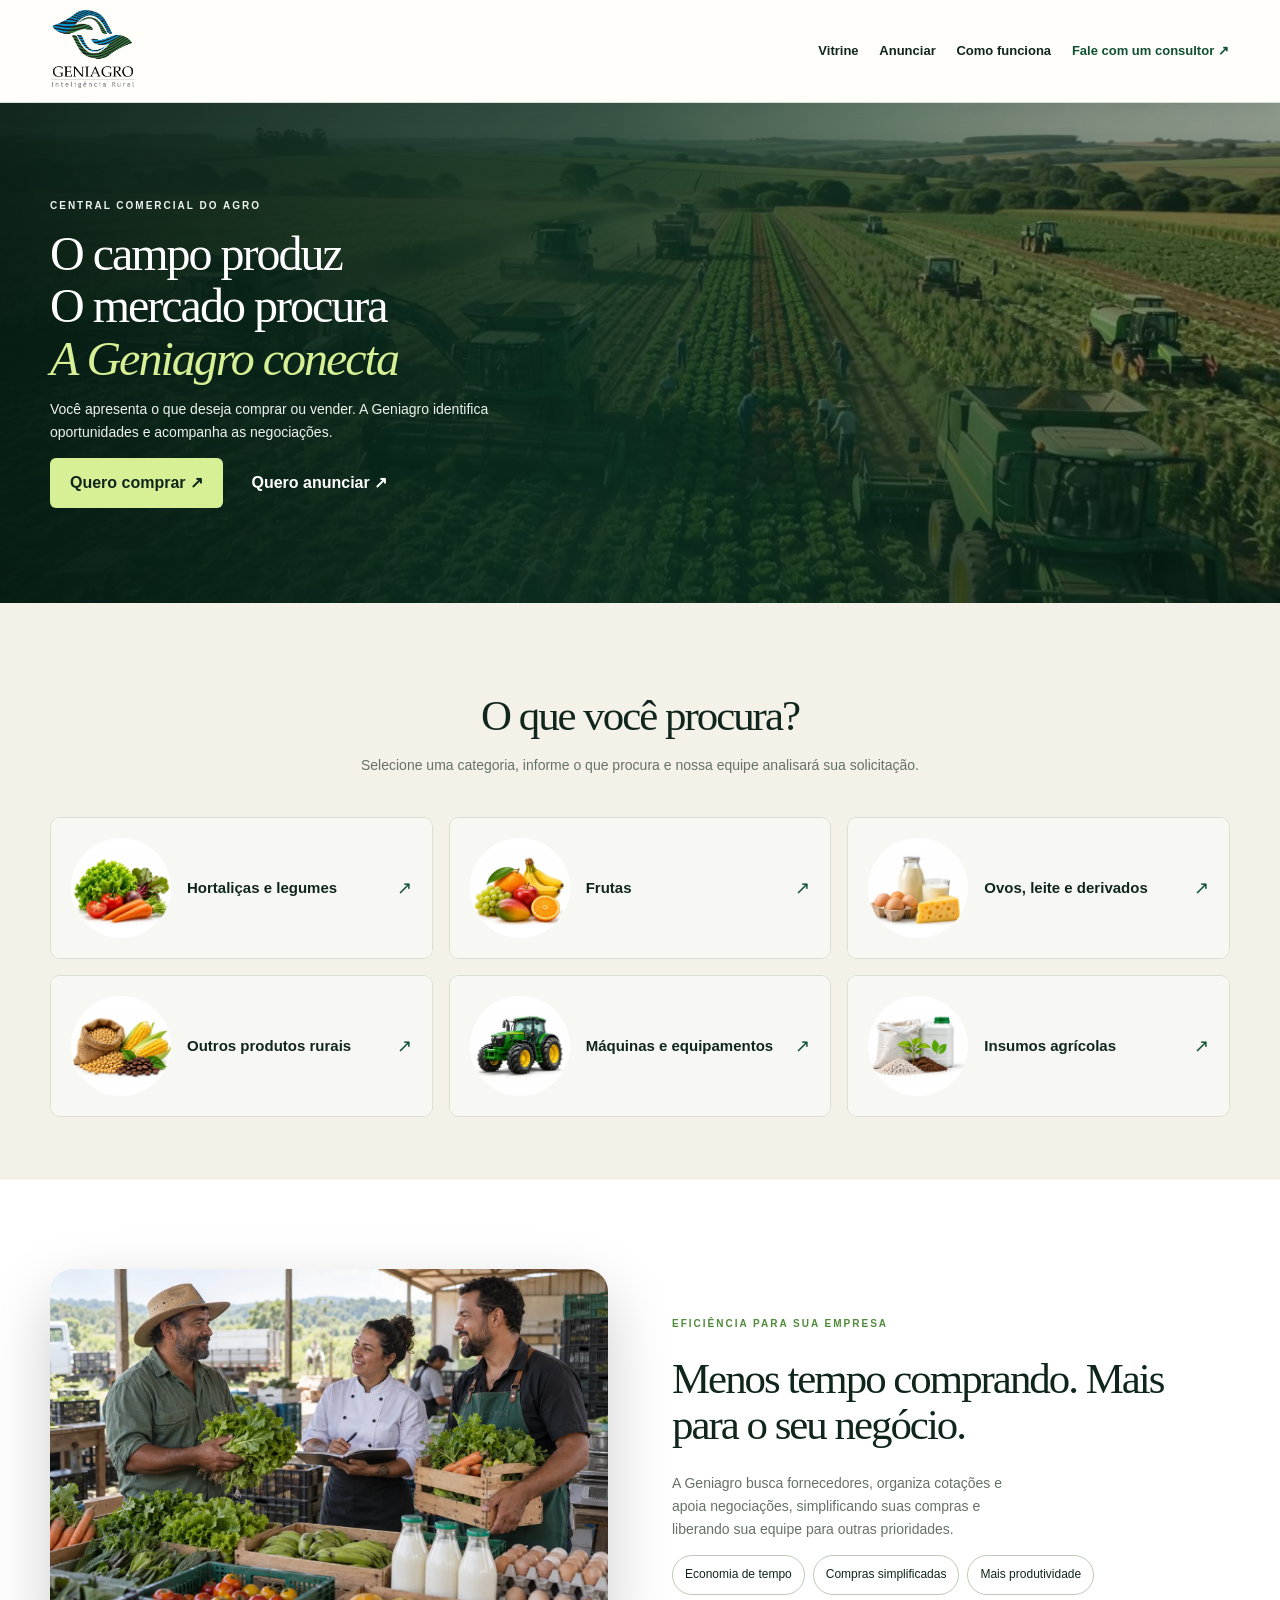
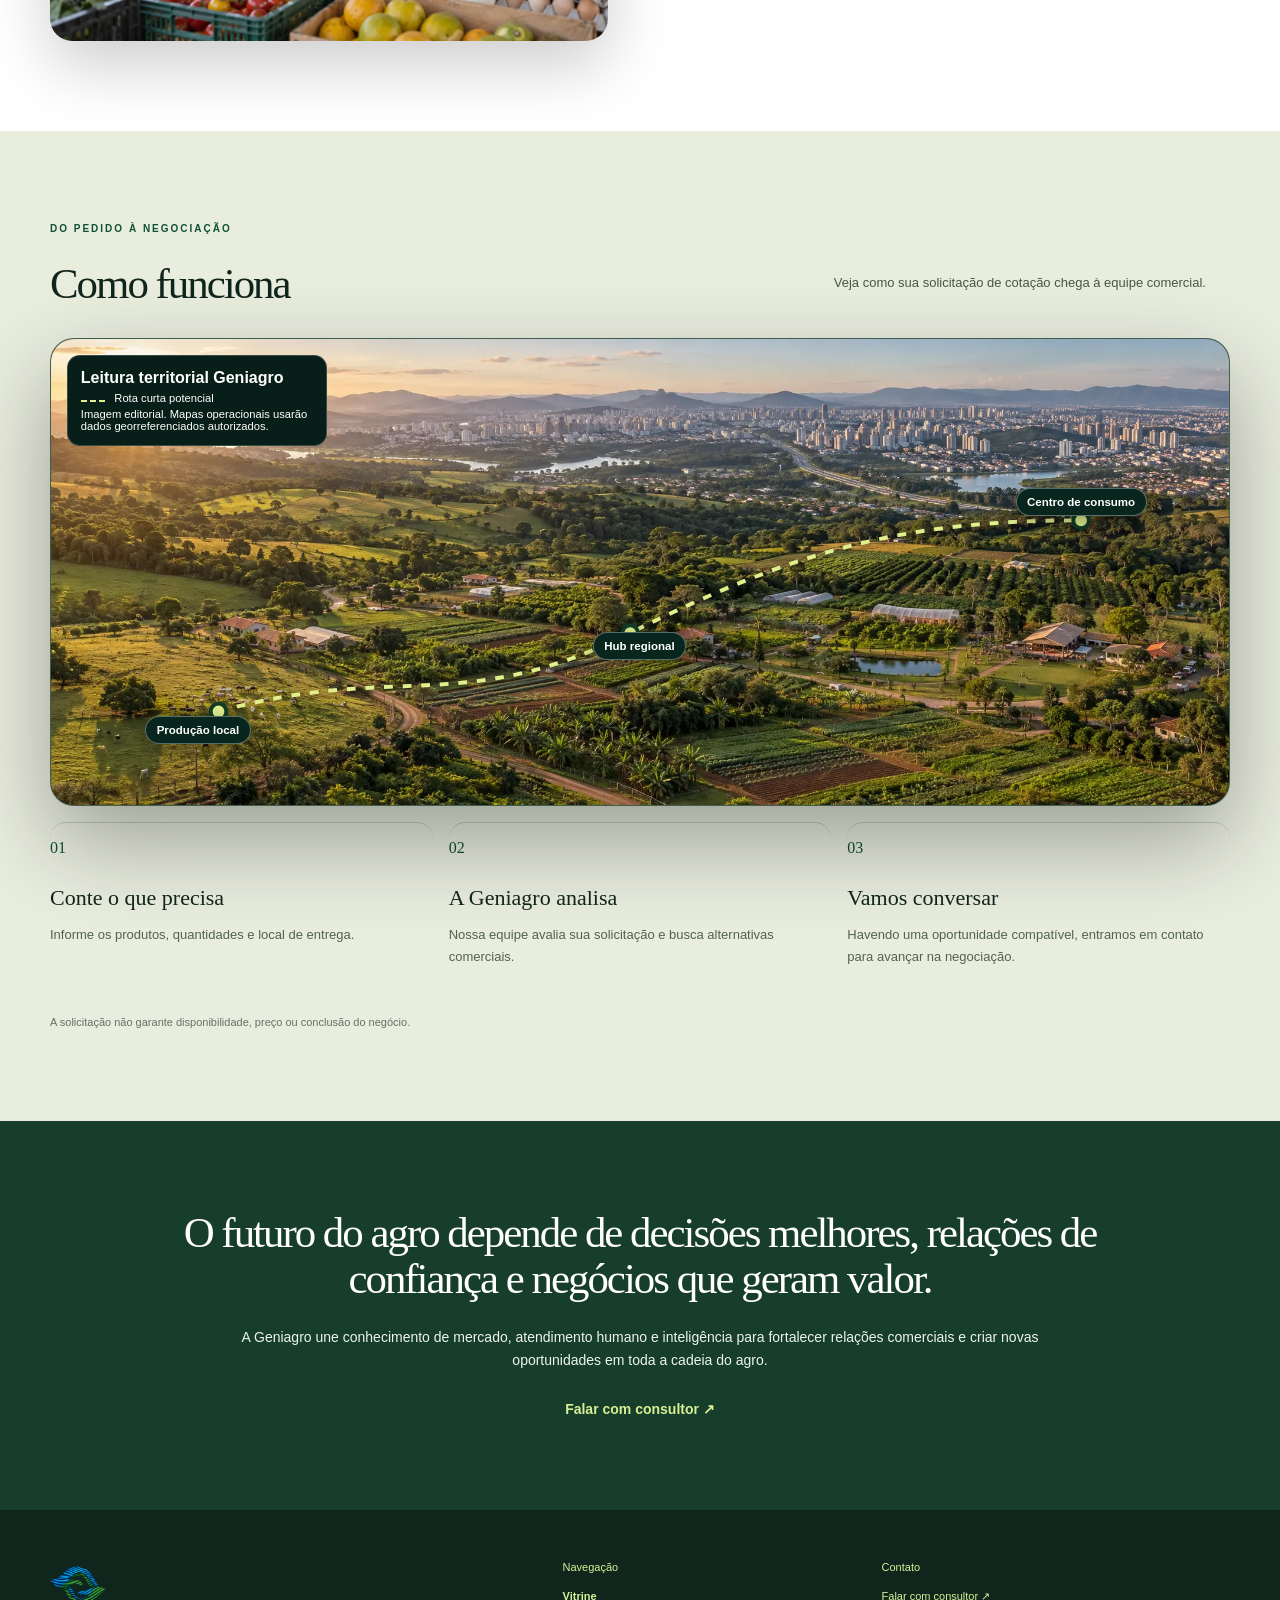
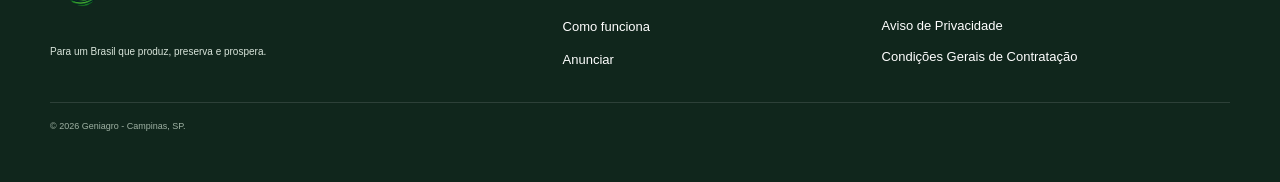
==== commit d80c25f1: "Add files via upload" ====
--- a/index.html
+++ b/index.html
@@ -3,37 +3,50 @@
 <head>
   <meta charset="utf-8">
   <meta name="viewport" content="width=device-width,initial-scale=1">
-  <meta name="description" content="Aviso de Privacidade da Geniagro.">
-  <title>Geniagro · Aviso de Privacidade</title>
-  <link rel="canonical" href="https://geniagro.com.br/privacidade/">
+  <meta name="description" content="Explore categorias de produtos do agro, peça uma cotação e conte com a equipe da Geniagro para buscar alternativas e conduzir a negociação.">
+  <title>Geniagro · Compras e negócios no agro</title>
+  <link rel="canonical" href="https://geniagro.com.br/">
   <meta property="og:type" content="website">
   <meta property="og:locale" content="pt_BR">
   <meta property="og:site_name" content="Geniagro">
-  <meta property="og:url" content="https://geniagro.com.br/privacidade/">
-  <meta property="og:title" content="Geniagro · Aviso de Privacidade">
-  <meta property="og:description" content="Aviso de Privacidade da Geniagro.">
+  <meta property="og:url" content="https://geniagro.com.br/">
+  <meta property="og:title" content="Geniagro · Compras e negócios no agro">
+  <meta property="og:description" content="Explore categorias de produtos do agro, peça uma cotação e conte com a equipe da Geniagro para buscar alternativas e conduzir a negociação.">
   <meta property="og:image" content="https://geniagro.com.br/assets/mercado-direto.webp">
   <meta property="og:image:type" content="image/webp">
   <meta property="og:image:width" content="1536">
   <meta property="og:image:height" content="1024">
   <meta property="og:image:alt" content="Produtores e compradores negociando diretamente">
   <meta name="twitter:card" content="summary_large_image">
-  <meta name="twitter:title" content="Geniagro · Aviso de Privacidade">
-  <meta name="twitter:description" content="Aviso de Privacidade da Geniagro.">
+  <meta name="twitter:title" content="Geniagro · Compras e negócios no agro">
+  <meta name="twitter:description" content="Explore categorias de produtos do agro, peça uma cotação e conte com a equipe da Geniagro para buscar alternativas e conduzir a negociação.">
   <meta name="twitter:image" content="https://geniagro.com.br/assets/mercado-direto.webp">
   <meta name="twitter:image:alt" content="Produtores e compradores negociando diretamente">
-  <link rel="icon" type="image/png" href="../assets/icon.png">
-  <link rel="stylesheet" href="../style.css">
-  <script src="../mobile-nav.js" defer></script>
+  <script type="application/ld+json">
+    {
+      "@context": "https://schema.org",
+      "@type": "Organization",
+      "name": "Geniagro",
+      "url": "https://geniagro.com.br/",
+      "logo": "https://geniagro.com.br/assets/logo-geniagro.png"
+    }
+  </script>
+  <link rel="icon" type="image/png" href="assets/icon.png">
+  <link rel="stylesheet" href="style.css">
+  <script src="mobile-nav.js" defer></script>
+  <link rel="stylesheet" href="modal/modal.css">
+  <script src="modal/modal.js" defer></script>
+  <script async src="https://aflorsa.com.br/analytics.js" data-asset="geniagro_lp"></script>
 </head>
-<body>
+<body class="geniagro-v2">
+  <!-- Cabeçalho e navegação -->
   <header>
-    <a href="../index.html"><img src="../assets/logo-geniagro.png" alt="Geniagro Inteligência Rural"></a>
+    <a href="index.html"><img src="assets/logo-geniagro.png" alt="Geniagro Inteligência Rural"></a>
     <button class="mobile-menu-toggle" type="button" aria-label="Abrir menu" aria-expanded="false" aria-controls="mobile-menu"><span></span><span></span><span></span></button>
     <nav id="mobile-menu" aria-label="Navegação principal">
-      <a href="../index.html#oportunidades">Vitrine</a>
-      <a href="../anunciar/">Anunciar</a>
-      <a href="../index.html#como-funciona">Como funciona</a>
+      <a href="#oportunidades">Vitrine</a>
+      <a href="anunciar/">Anunciar</a>
+      <a href="#como-funciona">Como funciona</a>
       <a
         class="cta-link"
         href="https://wa.me/5519996274015"
@@ -45,96 +58,157 @@
     </nav>
   </header>
 
-  <main class="legal-document">
-    <section class="legal-document-hero" aria-labelledby="legal-title">
+  <!-- Conteúdo principal -->
+  <main>
+    <!-- Apresentação -->
+    <section id="hero" class="hero">
+      <video class="hero-video" autoplay muted loop playsinline poster="assets/hero-geniagro.webp" aria-hidden="true">
+        <source src="assets/hero-lp.mp4" type="video/mp4">
+        <source src="assets/hero-lp.webm" type="video/webm">
+      </video>
+      <div class="shade"></div>
+      <div class="wrap hero-copy">
+        <p class="eyebrow">CENTRAL COMERCIAL DO AGRO</p>
+        <h1><span>O campo produz</span> <span>O mercado procura</span> <em>A Geniagro conecta</em></h1>
+        <p>Você apresenta o que deseja comprar ou vender. A Geniagro identifica oportunidades e acompanha as negociações.</p>
+        <a class="cta-link" href="#oportunidades">Quero comprar ↗</a>
+        <a class="cta-link cta-link-secondary" href="anunciar/">Quero anunciar ↗</a>
+      </div>
+    </section>
+
+    <section id="oportunidades" class="wrap intro">
+      <h2>O que você procura?</h2>
+      <p class="vitrine-orientacao">Selecione uma categoria, informe o que procura e nossa equipe analisará sua solicitação.</p>
+      <div class="cards">
+        <article>
+          <button class="category-card" type="button" data-geniagro-modal="Compra" data-geniagro-product-category="Hortaliças e legumes" aria-haspopup="dialog" aria-controls="geniagroModal">
+            <span class="category-illustration" aria-hidden="true"><img src="assets/hortalicas_legumes.webp" alt=""></span>
+            <span class="category-title">Hortaliças e legumes</span>
+            <span class="category-arrow" aria-hidden="true">↗</span>
+          </button>
+        </article>
+        <article>
+          <button class="category-card" type="button" data-geniagro-modal="Compra" data-geniagro-product-category="Frutas" aria-haspopup="dialog" aria-controls="geniagroModal">
+            <span class="category-illustration" aria-hidden="true"><img src="assets/frutas.webp" alt=""></span>
+            <span class="category-title">Frutas</span>
+            <span class="category-arrow" aria-hidden="true">↗</span>
+          </button>
+        </article>
+        <article>
+          <button class="category-card" type="button" data-geniagro-modal="Compra" data-geniagro-product-category="Ovos, leite e derivados" aria-haspopup="dialog" aria-controls="geniagroModal">
+            <span class="category-illustration" aria-hidden="true"><img src="assets/ovos_leite_derivados.webp" alt=""></span>
+            <span class="category-title">Ovos, leite e derivados</span>
+            <span class="category-arrow" aria-hidden="true">↗</span>
+          </button>
+        </article>
+        <article>
+          <button class="category-card" type="button" data-geniagro-modal="Compra" data-geniagro-product-category="Outros produtos rurais" aria-haspopup="dialog" aria-controls="geniagroModal">
+            <span class="category-illustration" aria-hidden="true"><img src="assets/outros_produtos_rurais.webp" alt=""></span>
+            <span class="category-title">Outros produtos rurais</span>
+            <span class="category-arrow" aria-hidden="true">↗</span>
+          </button>
+        </article>
+        <article>
+          <button class="category-card" type="button" data-geniagro-modal="Compra" data-geniagro-product-category="Máquinas e equipamentos" aria-haspopup="dialog" aria-controls="geniagroModal">
+            <span class="category-illustration" aria-hidden="true"><img src="assets/maquinas_equipamentos.webp" alt=""></span>
+            <span class="category-title">Máquinas e equipamentos</span>
+            <span class="category-arrow" aria-hidden="true">↗</span>
+          </button>
+        </article>
+        <article>
+          <button class="category-card" type="button" data-geniagro-modal="Compra" data-geniagro-product-category="Insumos agrícolas" aria-haspopup="dialog" aria-controls="geniagroModal">
+            <span class="category-illustration" aria-hidden="true"><img src="assets/insumos_agricolas.webp" alt=""></span>
+            <span class="category-title">Insumos agrícolas</span>
+            <span class="category-arrow" aria-hidden="true">↗</span>
+          </button>
+        </article>
+      </div>
+    </section>
+
+    <section id="beneficios" class="wrap section split">
+      <img src="assets/mercado-direto.webp" alt="Produtores e compradores negociando diretamente">
+      <div>
+        <p class="eyebrow dark">EFICIÊNCIA PARA SUA EMPRESA</p>
+        <h2>Menos tempo comprando. Mais para o seu negócio.</h2>
+        <p>A Geniagro busca fornecedores, organiza cotações e apoia negociações, simplificando suas compras e liberando sua equipe para outras prioridades.</p>
+        <div class="pills">
+          <span>Economia de tempo</span>
+          <span>Compras simplificadas</span>
+          <span>Mais produtividade</span>
+        </div>
+      </div>
+    </section>
+
+    <!-- Integração territorial -->
+    <section id="como-funciona" class="territory">
       <div class="wrap">
-        <p class="legal-document-meta"><strong>Versão:</strong> V0.1 <span class="legal-document-date"><strong>Data:</strong> 20/10/2026</span></p>
-        <h1 id="legal-title">GENIAGRO · AVISO DE PRIVACIDADE</h1>
-      </div>
-    </section>
-    <section class="legal-document-body">
-      <article class="wrap legal-document-content" aria-labelledby="legal-title">
-<h2>Resumo de Privacidade</h2>
-
-<p>A Geniagro conecta empresas compradoras e fornecedoras de produtos para o agro. Ao solicitar uma cotação ou oferecer produtos pelo site, você informa dados de identificação, contato, localização e detalhes de sua solicitação. Essas informações são utilizadas para atender seu pedido, buscar alternativas comerciais e conduzir negociações. Podemos compartilhar com parceiros comerciais apenas os dados necessários à cotação ou ao negócio. Utilizamos serviços tecnológicos, inclusive a plataforma AFLOR Flow, para organizar oportunidades e comunicações. Não vendemos dados pessoais. Você pode solicitar informações ou exercer seus direitos pelo canal indicado ao final deste Aviso.</p>
-
-<h2>1. Quem trata os dados</h2>
-
-<p>A operação da marca Geniagro é conduzida por 24.954.408 SERGIO GUILLAUMON SANTANA, CNPJ 24.954.408/0001-60, sob a responsabilidade de Sérgio Guillaumon Santana. A Geniagro é responsável pelas finalidades comerciais do tratamento dos dados coletados em seu site (Controladora). A <strong>AFLOR · Soluções Ambientais Ltda.</strong> fornece infraestrutura tecnológica, como o AFLOR Flow, e trata dados em nome da Geniagro quando atua como Operadora, conforme as instruções e responsabilidades aplicáveis.</p>
-
-<h2>2. Quais dados coletamos</h2>
-
-<p>Nos formulários de <strong>Compra</strong> e <strong>Venda</strong>, poderemos coletar: nome, empresa, cargo (opcional), e-mail, telefone/WhatsApp, endereço (opcional), cidade, UF, tipo de solicitação, categoria do produto, frequência e descrição do pedido ou oferta. Também poderemos manter registros de contato, negociação e informações técnicas de acesso e segurança necessárias ao funcionamento dos sistemas. Evite inserir dados sensíveis ou desnecessários nos campos livres.</p>
-
-<h2>3. Para que usamos os dados</h2>
-
-<p>Utilizamos os dados para receber e responder solicitações, procurar fornecedores ou compradores compatíveis, preparar cotações, facilitar negociações, acompanhar oportunidades, enviar confirmações e comunicações relacionadas ao atendimento, manter registros operacionais e comerciais, proteger os sistemas e cumprir obrigações legais. Não utilizamos as informações para finalidades incompatíveis com o contexto informado.</p>
-
-<h2>4. Bases legais</h2>
-
-<p>O tratamento ocorre conforme a finalidade, com fundamento nas hipóteses previstas na Lei Geral de Proteção de Dados (LGPD), inclusive procedimentos preliminares ou execução de contrato, legítimo interesse quando cabível e respeitados os direitos do titular, e cumprimento de obrigações legais. O consentimento será solicitado quando for a base legal necessária para um tratamento específico. O envio do formulário não significa autorização irrestrita para outras finalidades.</p>
-
-<h2>5. Compartilhamento de dados</h2>
-
-<p>Para atender à solicitação, a Geniagro poderá compartilhar <strong>somente as informações necessárias</strong> com potenciais fornecedores, compradores e parceiros envolvidos na cotação ou negociação. Dados também poderão ser tratados por prestadores de hospedagem, banco de dados, CRM, comunicação, e-mail, suporte e segurança, observadas suas funções e as obrigações aplicáveis. O compartilhamento com autoridades ocorrerá quando exigido por lei. <strong>A Geniagro não vende dados pessoais.</strong></p>
-
-<h2>6. Plataformas e processamento</h2>
-
-<p>As solicitações do site são organizadas no <strong>AFLOR Flow</strong>, com infraestrutura tecnológica de apoio à operação comercial. A Geniagro poderá enviar e-mails de confirmação da solicitação e avisos necessários ao atendimento, utilizando serviços de comunicação. Alguns fornecedores tecnológicos poderão processar ou armazenar dados fora do Brasil; quando aplicável, serão observadas as regras brasileiras de transferência internacional. A operação inicial não prevê decisões comerciais tomadas exclusivamente por inteligência artificial com efeitos relevantes sobre os titulares.</p>
-
-<h2>7. Comunicações</h2>
-
-<p>Poderemos entrar em contato por e-mail, telefone ou WhatsApp para responder ao pedido e dar continuidade às tratativas iniciadas por você. Comunicações promocionais não vinculadas à solicitação, quando realizadas, dependerão de base legal adequada e respeitarão o direito de oposição ou descadastramento aplicável.</p>
-
-<h2>8. Prazo de conservação</h2>
-
-<p>Os dados serão mantidos pelo período necessário para atender às solicitações, acompanhar a relação comercial, cumprir obrigações legais, preservar a segurança e exercer direitos. Encerrada a necessidade de tratamento, poderão ser excluídos ou anonimizados, ressalvadas hipóteses de conservação permitidas por lei. O prazo varia conforme a finalidade e a natureza da informação.</p>
-
-<h2>9. Segurança</h2>
-
-<p>São adotadas medidas técnicas e organizacionais proporcionais para restringir acessos, proteger registros e reduzir riscos de uso indevido. Nenhum sistema digital é totalmente isento de riscos. Eventuais incidentes serão avaliados e tratados conforme a LGPD e a responsabilidade de cada agente de tratamento.</p>
-
-<h2>10. Seus direitos</h2>
-
-<p>Nos termos da LGPD, você pode solicitar confirmação do tratamento, acesso e correção de dados; informações sobre compartilhamento; anonimização, bloqueio ou eliminação quando cabível; portabilidade nas condições legais; revogação de consentimento, quando essa for a base utilizada; oposição a tratamento irregular; e revisão de decisões exclusivamente automatizadas, quando aplicável. Poderemos solicitar informações para verificar a identidade do solicitante.</p>
-
-<p><strong>Canal de privacidade:</strong> serguillas@gmail.com</p>
-
-<h2>11. Cookies e navegação</h2>
-
-<p>Os ambientes digitais da Geniagro, incluindo as páginas Home e Anunciar e a plataforma AFLOR Flow, podem utilizar medição própria de acessos e interações, conforme os recursos efetivamente habilitados, para avaliar o uso e aprimorar os canais digitais.</p>
-
-<p>Essa medição pode abranger visitas às páginas, cliques nas ações de Compra, Venda e WhatsApp, além de acessos e inícios de utilização do AFLOR Flow.</p>
-
-<p>Os eventos utilizam um identificador temporário de sessão no navegador e informações técnicas limitadas, sem registrar dados de identificação ou o conteúdo dos formulários nem vinculá-los individualmente às sessões de Analytics.</p>
-
-<p>A AFLOR presta apoio tecnológico a essa medição e pode acessar indicadores agregados para operação, manutenção e suporte, observadas as atividades contratadas e as obrigações legais aplicáveis.</p>
-
-<p>A medição descrita não utiliza cookies analíticos adicionais nem técnicas de identificação por dispositivo (fingerprinting). Recursos técnicos necessários ao funcionamento e à segurança podem ser utilizados quando aplicáveis.</p>
-
-<p>Caso sejam adotadas outras tecnologias que exijam informações, consentimento ou mecanismos de escolha adicionais, essas medidas deverão ser providenciadas antes da respectiva ativação.</p>
-
-<p>As solicitações relacionadas ao tratamento dos dados devem ser encaminhadas ao canal de privacidade da Geniagro indicado neste Aviso.</p>
-
-<h2>12. Público e atualizações</h2>
-
-<p>O site é destinado a relações comerciais entre empresas e não se dirige a crianças e adolescentes. Este Aviso poderá ser atualizado para refletir mudanças legais ou operacionais. A versão vigente será disponibilizada no site da Geniagro. Condições comerciais específicas são tratadas separadamente nas <strong>Condições Gerais</strong> e nos instrumentos aplicáveis.</p>
-
-</article>
+        <div class="territory-copy">
+          <div>
+            <p class="eyebrow">DO PEDIDO À NEGOCIAÇÃO</p>
+            <h2>Como funciona</h2>
+          </div>
+          <p>Veja como sua solicitação de cotação chega à equipe comercial.</p>
+        </div>
+        <div class="map-board" role="img" aria-label="Visualização editorial da transição entre produção rural e centro urbano">
+          <img src="assets/campo-cidade-v2.webp" alt="Vista aérea ilustrativa da transição entre propriedades rurais e uma cidade brasileira">
+          <svg viewBox="0 0 1200 475" aria-hidden="true">
+            <path class="route" d="M170 380 C350 330,420 385,590 300 S870 185,1050 185"/>
+            <circle cx="170" cy="380" r="8"/>
+            <circle cx="590" cy="300" r="8"/>
+            <circle cx="1050" cy="185" r="8"/>
+          </svg>
+          <span class="pin pin-farm">Produção local</span>
+          <span class="pin pin-hub">Hub regional</span>
+          <span class="pin pin-city">Centro de consumo</span>
+          <div class="map-legend">
+            <b>Leitura territorial Geniagro</b>
+            <span><i></i> Rota curta potencial</span>
+            <small>Imagem editorial. Mapas operacionais usarão dados georreferenciados autorizados.</small>
+          </div>
+        </div>
+        <div class="territory-grid">
+          <article>
+            <b>01</b>
+            <h3>Conte o que precisa</h3>
+            <p>Informe os produtos, quantidades e local de entrega.</p>
+          </article>
+          <article>
+            <b>02</b>
+            <h3>A Geniagro analisa</h3>
+            <p>Nossa equipe avalia sua solicitação e busca alternativas comerciais.</p>
+          </article>
+          <article>
+            <b>03</b>
+            <h3>Vamos conversar</h3>
+            <p>Havendo uma oportunidade compatível, entramos em contato para avançar na negociação.</p>
+          </article>
+        </div>
+        <p class="territory-note">A solicitação não garante disponibilidade, preço ou conclusão do negócio.</p>
+      </div>
+    </section>
+
+    <section id="manifesto" class="manifesto">
+      <div class="wrap">
+        <blockquote>O futuro do agro depende de decisões melhores, relações de confiança e negócios que geram valor.</blockquote>
+        <p>A Geniagro une conhecimento de mercado, atendimento humano e inteligência para fortalecer relações comerciais e criar novas oportunidades em toda a cadeia do agro.</p>
+        <a class="cta-link" href="https://wa.me/5519996274015" target="_blank" rel="noopener noreferrer">Falar com consultor ↗</a>
+      </div>
     </section>
   </main>
 
+
+  <!-- Rodapé -->
   <footer id="footer">
     <div class="wrap footer-grid">
       <div>
-        <a href="../index.html"><img src="../assets/icon.png" alt="Geniagro Inteligência Rural"></a>
+        <a href="index.html"><img src="assets/icon.png" alt="Geniagro Inteligência Rural"></a>
         <p>Para um Brasil que produz, preserva e prospera.</p>
       </div>
       <nav class="footer-nav" aria-label="Navegação do rodapé">
         <b>Navegação</b>
-        <a href="../index.html#oportunidades">Vitrine</a>
-        <a href="../index.html#como-funciona">Como funciona</a>
-        <a href="../anunciar/">Anunciar</a>
+        <a href="#oportunidades">Vitrine</a>
+        <a href="#como-funciona">Como funciona</a>
+        <a href="anunciar/">Anunciar</a>
       </nav>
       <div class="footer-contact">
         <b>Contato</b>
@@ -146,11 +220,69 @@
         >
           Falar com consultor ↗
         </a>
-        <a class="footer-legal-link" href="index.html" target="_blank" rel="noopener noreferrer">Aviso de Privacidade</a>
-        <a class="footer-legal-link" href="../condicoes-gerais/index.html" target="_blank" rel="noopener noreferrer">Condições Gerais de Contratação</a>
+        <a class="footer-legal-link" href="privacidade/index.html" target="_blank" rel="noopener noreferrer">Aviso de Privacidade</a>
+        <a class="footer-legal-link" href="condicoes-gerais/index.html" target="_blank" rel="noopener noreferrer">Condições Gerais de Contratação</a>
       </div>
     </div>
     <div class="wrap copyright">© 2026 Geniagro - Campinas, SP.</div>
   </footer>
+  <!-- Estrutura e controles adaptados do modal canônico AFlow. Sem integração. -->
+  <dialog id="geniagroModal" class="geniagro-modal mbox" aria-labelledby="geniagroModalTitle" aria-describedby="geniagroIntegrationNote">
+    <div class="mhdr">
+      <h2 id="geniagroModalTitle" tabindex="-1" autofocus><img src="assets/icon.png" alt="" aria-hidden="true"><span id="geniagroModalTitleText">Quero comprar</span></h2>
+      <button class="mclose" type="button" aria-label="Fechar formulário">✕</button>
+    </div>
+    <form id="geniagroForm" novalidate>
+      <div class="mbody">
+        <p id="geniagroIntegrationNote" class="integration-note">Preencha os dados e envie sua solicitação. Nossa equipe entrará em contato para dar continuidade.</p>
+        <div class="msec">Identificação</div>
+        <div class="mgrid">
+          <div class="mfield"><label for="gNome">Nome completo *</label><input class="efield" id="gNome" name="nome" autocomplete="name" required></div>
+          <div class="mfield"><label for="gEmpresa">Empresa *</label><input class="efield" id="gEmpresa" name="empresa" autocomplete="organization" required></div>
+          <div class="mfield"><label for="gCargo">Posição na empresa</label><select class="efield esel" id="gCargo" name="cargo"><option value="">Selecione</option><option>Sócio / Proprietário / Direção Executiva</option><option>Diretoria / Head de área</option><option>Gerência / Coordenação</option><option>Técnico / Operacional</option><option>Outro</option></select></div>
+          <div class="mfield"><label for="gEndereco">Endereço de entrega *</label><input class="efield" id="gEndereco" name="endereco" autocomplete="street-address" required></div>
+          <div class="mfield"><label for="gCidade">Cidade *</label><input class="efield" id="gCidade" name="cidade" autocomplete="address-level2" required></div>
+          <div class="mfield"><label for="gUf">UF *</label><input class="efield" id="gUf" name="uf" autocomplete="address-level1" maxlength="2" pattern="[A-Za-z]{2}" autocapitalize="characters" required></div>
+        </div>
+        <div class="msec">Contato</div>
+        <div class="mgrid">
+          <div class="mfield"><label for="gEmail">E-mail *</label><input class="efield" type="email" id="gEmail" name="email" autocomplete="email" inputmode="email" required></div>
+          <div class="mfield"><label for="gContato">Telefone / WhatsApp *</label><input class="efield" type="tel" id="gContato" name="contato" autocomplete="tel-national" inputmode="tel" placeholder="19 99999 0000" required></div>
+        </div>
+        <div class="msec" id="gComercialTitle">Sobre a compra</div>
+        <div class="mgrid">
+          <div class="mfield"><div class="solicitation-label"><div class="solicitation-label-head"><label for="gProduto">Categoria principal do produto *</label><button class="solicitation-help-toggle" id="gCategoriaHelpToggle" type="button" aria-label="Mostrar instruções para a categoria principal" aria-expanded="false" aria-controls="gCategoriaHelp" aria-describedby="gCategoriaHelp">ⓘ</button></div><p class="field-help solicitation-tooltip" id="gCategoriaHelp" role="tooltip" hidden>Selecione a categoria predominante. Você pode incluir produtos de outras categorias.</p></div><select class="efield esel" id="gProduto" name="produto_servico" aria-describedby="gCategoriaHelp" required><option value="">Selecione</option><option>Hortaliças e legumes</option><option>Frutas</option><option>Ovos, leite e derivados</option><option>Outros produtos rurais</option><option>Máquinas e equipamentos</option><option>Insumos agrícolas</option></select></div>
+          <div class="mfield"><label for="gTipo">Frequência *</label><select class="efield esel" id="gTipo" name="tipo_negocio" required><option value="">Selecione</option><option>Pontual</option><option>Recorrente</option></select></div>
+        </div>
+        <div id="gEntregaSection" hidden>
+          <div class="msec">Entrega e frete</div>
+          <div class="mgrid">
+            <div class="mfield"><label for="gEntrega">Realiza entrega? *</label><select class="efield esel" id="gEntrega" disabled><option value="">Selecione</option><option>Sim</option><option>Não</option></select></div>
+            <div class="mfield" hidden><label for="gSiteRede">Site ou rede social (opcional)</label><input class="efield" type="text" id="gSiteRede" disabled></div>
+            <div class="mfield" hidden><label for="gRegiaoEntrega">Região de entrega *</label><input class="efield" id="gRegiaoEntrega" disabled></div>
+            <div class="mfield" hidden><label for="gFrete">Condição do frete *</label><select class="efield esel" id="gFrete" disabled><option value="">Selecione</option><option>Incluso no preço</option><option>Cobrado à parte</option><option>A combinar</option></select></div>
+          </div>
+        </div>
+        <div class="msec">Lista de produtos</div>
+        <div id="gProductList" class="product-list">
+          <div class="product-row" data-product-row>
+            <div class="product-grid">
+              <div class="mfield"><label for="gProdutoNome">Produto *</label><input class="efield" id="gProdutoNome" data-product-field="name" required></div>
+              <div class="mfield"><label for="gQuantidade">Quantidade *</label><input class="efield" type="number" id="gQuantidade" data-product-field="quantity" inputmode="decimal" min="0" step="any" required></div>
+              <div class="mfield"><label for="gUnidade">Unidade *</label><select class="efield esel" id="gUnidade" data-product-field="unit" required><option value="">Selecione</option><option>kg</option><option>toneladas</option><option>sacas</option><option>litros</option><option>unidades</option><option>m³</option><option>Outro</option></select></div>
+              <div class="mfield product-price" hidden><div class="solicitation-label"><div class="solicitation-label-head"><label for="gPreco">Preço por unidade (R$) *</label><button class="solicitation-help-toggle" id="gPrecoHelpToggle" type="button" aria-label="Mostrar instruções para o preço por unidade" aria-expanded="false" aria-controls="gPrecoHelp" aria-describedby="gPrecoHelp">ⓘ</button></div><p class="field-help solicitation-tooltip" id="gPrecoHelp" role="tooltip" hidden>Se variar, informe um valor médio ou praticado hoje.</p></div><input class="efield" type="text" id="gPreco" data-product-field="price" inputmode="numeric" placeholder="R$ 0,00" aria-describedby="gPrecoHelp" disabled></div>
+              <button class="product-remove" type="button" aria-label="Excluir produto adicional" hidden><svg viewBox="0 0 24 24" aria-hidden="true" focusable="false"><path d="M4 7h16M9 7V4h6v3m-9 0 1 13h10l1-13M10 11v5m4-5v5" /></svg></button>
+            </div>
+          </div>
+        </div>
+        <div class="product-actions"><p class="required-note">* Obrigatórios</p><button class="product-add" id="gAddProduct" type="button">Adicionar produto</button></div>
+        <div class="mfield"><div class="solicitation-label"><div class="solicitation-label-head"><label for="gSolicitacao">Observações adicionais (opcional)</label><button class="solicitation-help-toggle" id="gSolicitacaoHelpToggle" type="button" aria-label="Mostrar instruções para as observações adicionais" aria-expanded="false" aria-controls="gSolicitacaoHelp" aria-describedby="gSolicitacaoHelp">ⓘ</button></div><p class="field-help solicitation-tooltip" id="gSolicitacaoHelp" role="tooltip" hidden>Informe características, especificações ou condições comerciais, se necessário.</p></div><textarea class="etarea" id="gSolicitacao" name="campo_pers_01" rows="4" aria-describedby="gSolicitacaoHelp"></textarea></div>
+      </div>
+      <div class="save-bar">
+        <div><p class="consent-note">Ao enviar, autorizo o uso dos meus dados para atender à solicitação e contato, conforme o <a href="privacidade/index.html" target="_blank" rel="noopener noreferrer">Aviso de Privacidade</a>, e declaro ciência das <a href="condicoes-gerais/index.html" target="_blank" rel="noopener noreferrer">Condições Gerais</a>.</p><p id="geniagroFormStatus" class="save-status" role="status" aria-live="polite"></p></div>
+        <button class="btn-save" type="submit">Enviar solicitação</button>
+      </div>
+    </form>
+  </dialog>
 </body>
 </html>
--- a/modal/modal.css
+++ b/modal/modal.css
@@ -0,0 +1,94 @@
+/* Recorte adaptado do AFlow: mbox, mhdr, mclose, mbody, msec, mgrid,
+   mfield, efield/esel, etarea e save-bar/btn-save. Escopo exclusivo do modal. */
+.geniagro-modal {
+  --border: #d9dfd4;
+  --border2: #becab8;
+  width: min(90%, 780px);
+  max-width: calc(100% - 24px);
+  max-height: calc(100vh - 32px);
+  max-height: calc(100dvh - 32px);
+  margin: auto;
+  padding: 0;
+  background: #fff;
+  color: var(--ink);
+  border: 1px solid var(--border);
+  border-radius: 16px;
+  box-shadow: 0 24px 64px rgb(0 0 0 / 18%);
+  overflow: hidden;
+}
+.geniagro-modal[open] { display: flex; flex-direction: column; }
+.geniagro-modal [hidden] { display: none; }
+.geniagro-modal::backdrop { background: rgb(15 30 45 / 70%); backdrop-filter: blur(4px); }
+.geniagro-modal .mhdr { flex: none; padding: 20px 58px 14px 24px; border-bottom: 1px solid var(--border); position: relative; }
+.geniagro-modal .mhdr h2 { display: flex; align-items: center; gap: 8px; margin: 0; font: 700 20px/1.3 Arial, sans-serif; letter-spacing: normal; }
+.geniagro-modal .mhdr h2 img { display: block; flex: none; width: 28px; height: 28px; object-fit: contain; }
+.geniagro-modal .mclose { position: absolute; top: 12px; right: 12px; width: 44px; height: 44px; display: flex; align-items: center; justify-content: center; border: 1px solid var(--border); border-radius: 7px; color: var(--muted); background: var(--cream); cursor: pointer; }
+.geniagro-modal form { display: flex; flex-direction: column; min-height: 0; margin: 0; }
+.geniagro-modal .mbody { padding: 18px 24px; overflow-y: auto; overscroll-behavior: contain; min-height: 0; scroll-padding-block: 16px; }
+.geniagro-modal .integration-note, .geniagro-modal .required-note { margin: 0 0 16px; color: var(--muted); font-size: 13px; line-height: 1.5; }
+.geniagro-modal .msec { font-size: 12px; text-transform: uppercase; letter-spacing: .1em; color: var(--green); font-weight: 700; margin-bottom: 10px; display: flex; align-items: center; gap: 8px; }
+.geniagro-modal .msec::after { content: ''; flex: 1; height: 1px; background: var(--border); }
+.geniagro-modal .mgrid { display: grid; grid-template-columns: repeat(2, minmax(0, 1fr)); gap: 10px; margin-bottom: 16px; }
+.geniagro-modal .mfield { min-width: 0; }
+.geniagro-modal .field-help { margin: 6px 0 0; color: var(--muted); font-size: 13px; line-height: 1.5; }
+.geniagro-modal .solicitation-label { position: relative; margin-bottom: 4px; }
+.geniagro-modal .solicitation-label-head { display: flex; align-items: center; gap: 6px; }
+.geniagro-modal .solicitation-label-head label { margin: 0; }
+.geniagro-modal .solicitation-help-toggle { display: inline-flex; flex: none; align-items: center; justify-content: center; width: 24px; height: 24px; padding: 0; border: 0; border-radius: 50%; background: transparent; color: var(--green); font: 700 15px/1 Arial, sans-serif; cursor: pointer; }
+.geniagro-modal .solicitation-help-toggle:hover { background: #edf4ee; }
+.geniagro-modal .solicitation-tooltip { position: absolute; top: calc(100% + 4px); left: 0; z-index: 20; width: min(320px, 100%); margin: 0; padding: 9px 11px; border: 1px solid var(--border); border-radius: 7px; background: #f8faf7; color: var(--ink); box-shadow: 0 8px 20px rgb(16 38 28 / 12%); }
+.geniagro-modal .solicitation-label.tooltip-above .solicitation-tooltip { top: auto; bottom: calc(100% + 4px); }
+.geniagro-modal .product-price .solicitation-tooltip { right: 0; left: auto; width: min(300px, calc(100vw - 64px)); }
+.geniagro-modal #gComercialTitle + .mgrid > .mfield > label,
+.geniagro-modal #gComercialTitle + .mgrid > .mfield > .solicitation-label > .solicitation-label-head,
+.geniagro-modal .product-grid .mfield > label,
+.geniagro-modal .product-grid .solicitation-label-head { min-height: 24px; display: flex; align-items: center; }
+.geniagro-modal .product-list { display: grid; gap: 8px; margin-bottom: 10px; }
+.geniagro-modal .product-row { min-width: 0; padding: 8px; border: 1px solid var(--border); border-radius: 9px; background: #f8faf7; }
+.geniagro-modal .product-grid { display: grid; grid-template-columns: minmax(0, 1.7fr) minmax(0, .85fr) minmax(0, 1fr) auto; gap: 8px; align-items: end; }
+.geniagro-modal form[data-modalidade="Venda"] .product-grid { grid-template-columns: minmax(0, 1.7fr) minmax(0, .85fr) minmax(0, 1fr) minmax(0, 1.4fr) auto; }
+.geniagro-modal .product-add, .geniagro-modal .product-remove { min-height: 36px; padding: 6px 10px; border: 1px solid var(--border2); border-radius: 7px; background: #fff; color: var(--green); font: 700 13px/1.3 Arial, sans-serif; cursor: pointer; }
+.geniagro-modal .product-actions { display: flex; align-items: center; justify-content: space-between; flex-wrap: wrap; gap: 8px; margin-bottom: 16px; }
+.geniagro-modal .product-add { display: block; margin-left: auto; }
+.geniagro-modal .product-add[hidden] { display: none; }
+.geniagro-modal .product-remove { display: grid; place-items: center; width: 36px; height: 44px; min-height: 44px; padding: 0; justify-self: end; }
+.geniagro-modal .product-remove svg { display: block; width: 17px; height: 17px; fill: none; stroke: currentColor; stroke-width: 1.7; stroke-linecap: round; stroke-linejoin: round; }
+.geniagro-modal .product-add:hover, .geniagro-modal .product-remove:hover { background: #edf4ee; }
+.geniagro-modal .product-actions .required-note { margin: 0; font-size: 12px; }
+.geniagro-modal .save-bar .consent-note { max-width: 620px; margin: 0 0 4px; color: var(--muted); font-size: 12px; line-height: 1.45; }
+.geniagro-modal .save-bar .consent-note a { color: var(--green); text-decoration: underline; text-underline-offset: 2px; }
+.geniagro-modal .save-bar .consent-note a:focus-visible { outline: 2px solid var(--green); outline-offset: 2px; }
+.geniagro-modal .mfield label { display: block; margin-bottom: 4px; font-size: 11px; line-height: 1.4; color: var(--muted); font-weight: 600; }
+.geniagro-modal .mfield .solicitation-label-head label { margin: 0; }
+.geniagro-modal .efield, .geniagro-modal .etarea { width: 100%; min-width: 0; min-height: 44px; padding: 8px 11px; border: 1px solid var(--border2); border-radius: 7px; background: #fff; color: var(--ink); font: 16px/1.5 Arial, sans-serif; outline: none; }
+.geniagro-modal .efield:focus, .geniagro-modal .etarea:focus { border-color: var(--green); box-shadow: 0 0 0 3px rgb(15 81 50 / 12%); }
+.geniagro-modal .esel { appearance: none; background: #fff url("data:image/svg+xml,%3Csvg xmlns='http://www.w3.org/2000/svg' width='10' height='10' viewBox='0 0 24 24' fill='none' stroke='%2394a3b8' stroke-width='2'%3E%3Cpath d='m6 9 6 6 6-6'/%3E%3C/svg%3E") no-repeat right 10px center; padding-right: 28px; cursor: pointer; }
+.geniagro-modal .etarea { display: block; resize: vertical; min-height: 100px; }
+.geniagro-modal [aria-invalid="true"] { border-color: #b42318; }
+.geniagro-modal .save-bar { display: flex; flex: none; align-items: center; justify-content: space-between; gap: 10px; padding: 13px 24px; border-top: 1px solid var(--border); background: #fff; }
+.geniagro-modal .save-status { margin: 0; font-size: 13px; line-height: 1.5; color: var(--muted); }
+.geniagro-modal .save-status.err { color: #b42318; }
+.geniagro-modal .btn-save { flex: none; min-height: 44px; padding: 9px 20px; border: 0; border-radius: 7px; background: var(--green); color: #fff; font-size: 14px; font-weight: 700; cursor: pointer; }
+.geniagro-modal .btn-save:hover { background: #0b4027; }
+.geniagro-modal button:focus-visible { outline: 2px solid var(--green); outline-offset: 3px; }
+.geniagro-success-notice { position: fixed; right: 24px; bottom: max(24px, env(safe-area-inset-bottom)); z-index: 1100; width: min(380px, calc(100% - 32px)); display: grid; gap: 4px; padding: 14px 16px; border: 1px solid var(--line); border-left: 4px solid var(--green); border-radius: 10px; background: #fff; color: var(--ink); box-shadow: 0 12px 32px rgb(16 38 28 / 16%); font: 14px/1.45 Arial, sans-serif; pointer-events: none; }
+.geniagro-success-notice[hidden] { display: none; }
+.geniagro-success-notice strong { font-size: 15px; }
+@media (max-width: 780px) {
+  .geniagro-modal .product-grid, .geniagro-modal form[data-modalidade="Venda"] .product-grid { grid-template-columns: repeat(2, minmax(0, 1fr)); }
+}
+@media (max-width: 580px) {
+  .geniagro-modal { width: calc(100% - 24px); }
+  .geniagro-modal .mhdr { padding-left: 16px; }
+  .geniagro-modal .mbody { padding: 16px; }
+  .geniagro-modal .mgrid { grid-template-columns: minmax(0, 1fr); }
+  .geniagro-modal .product-grid, .geniagro-modal form[data-modalidade="Venda"] .product-grid { grid-template-columns: minmax(0, 1fr); }
+  .geniagro-modal .product-remove { justify-self: end; }
+  .geniagro-modal .save-bar { padding: 12px 16px; flex-direction: column; align-items: stretch; }
+  .geniagro-success-notice { left: 16px; right: 16px; width: auto; bottom: max(16px, env(safe-area-inset-bottom)); }
+}
+@media (min-width: 901px) {
+  .geniagro-modal {
+    width: min(94%, 960px);
+  }
+}
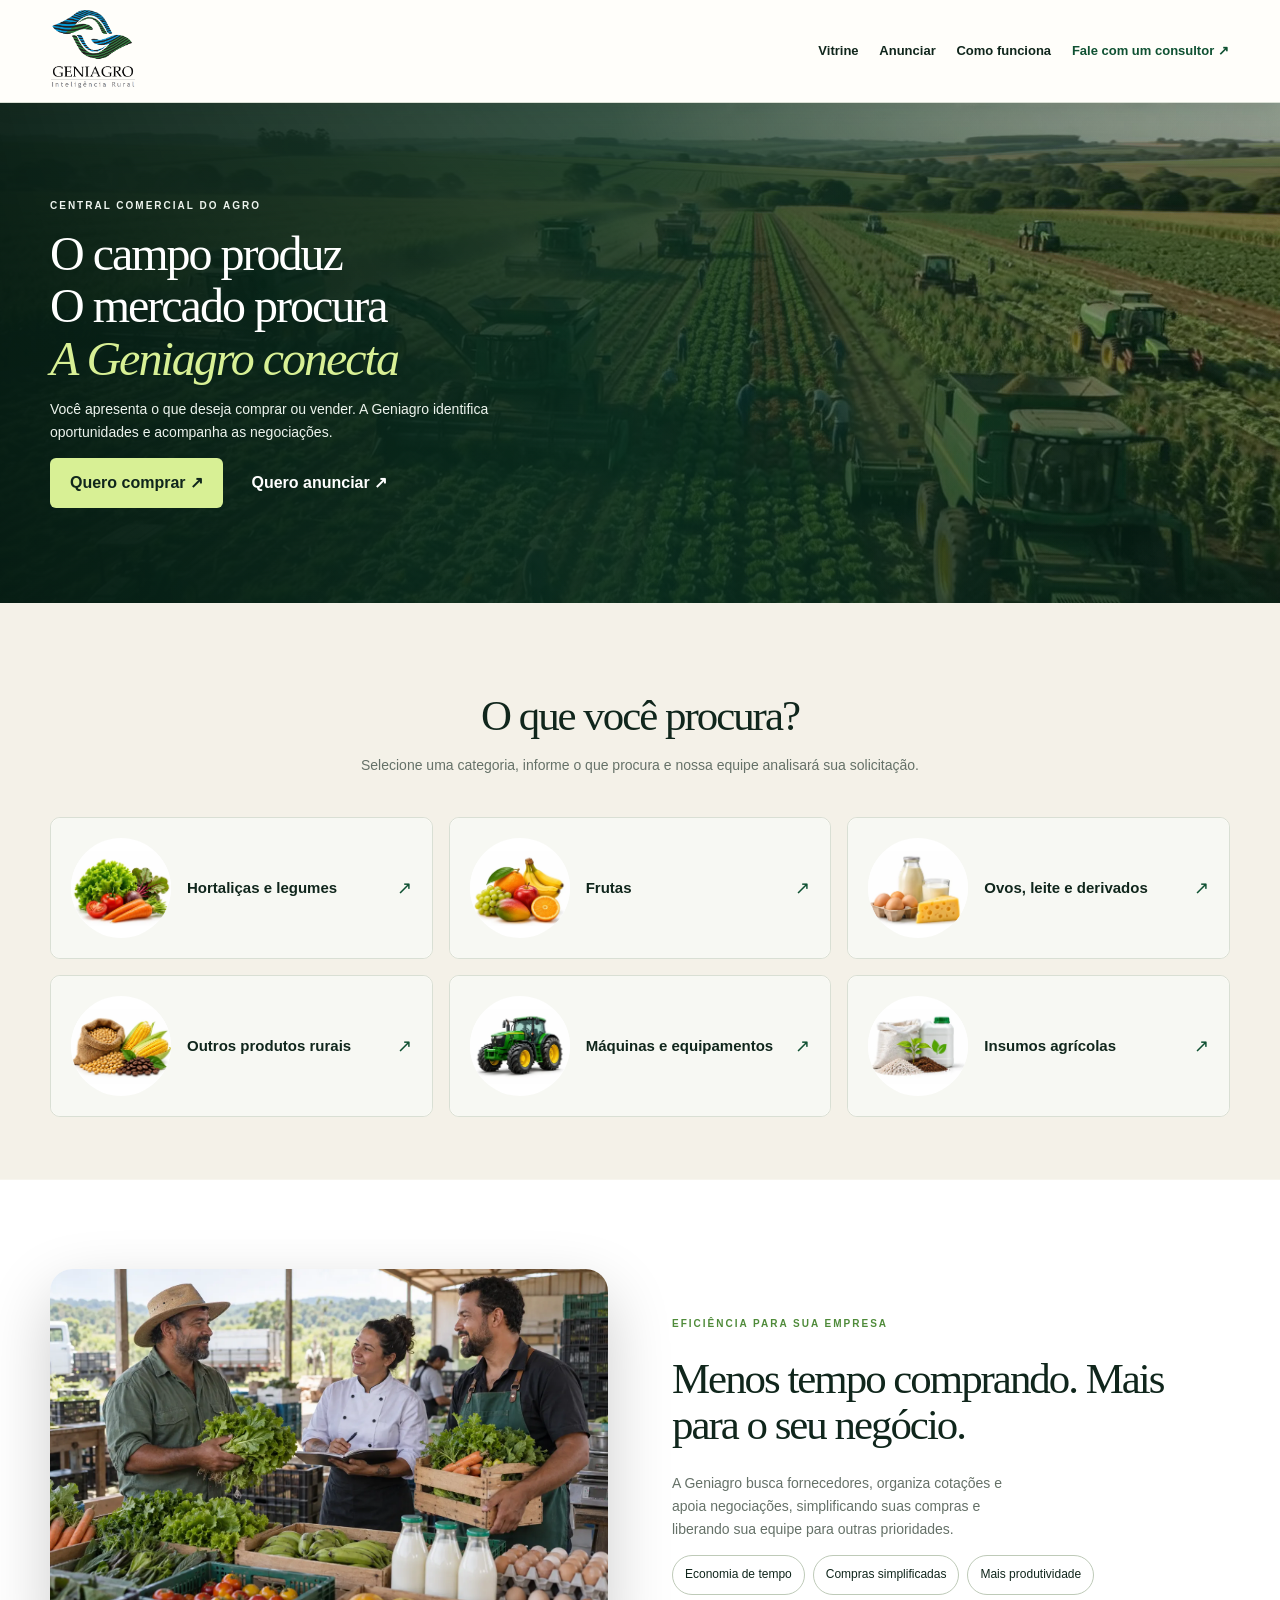
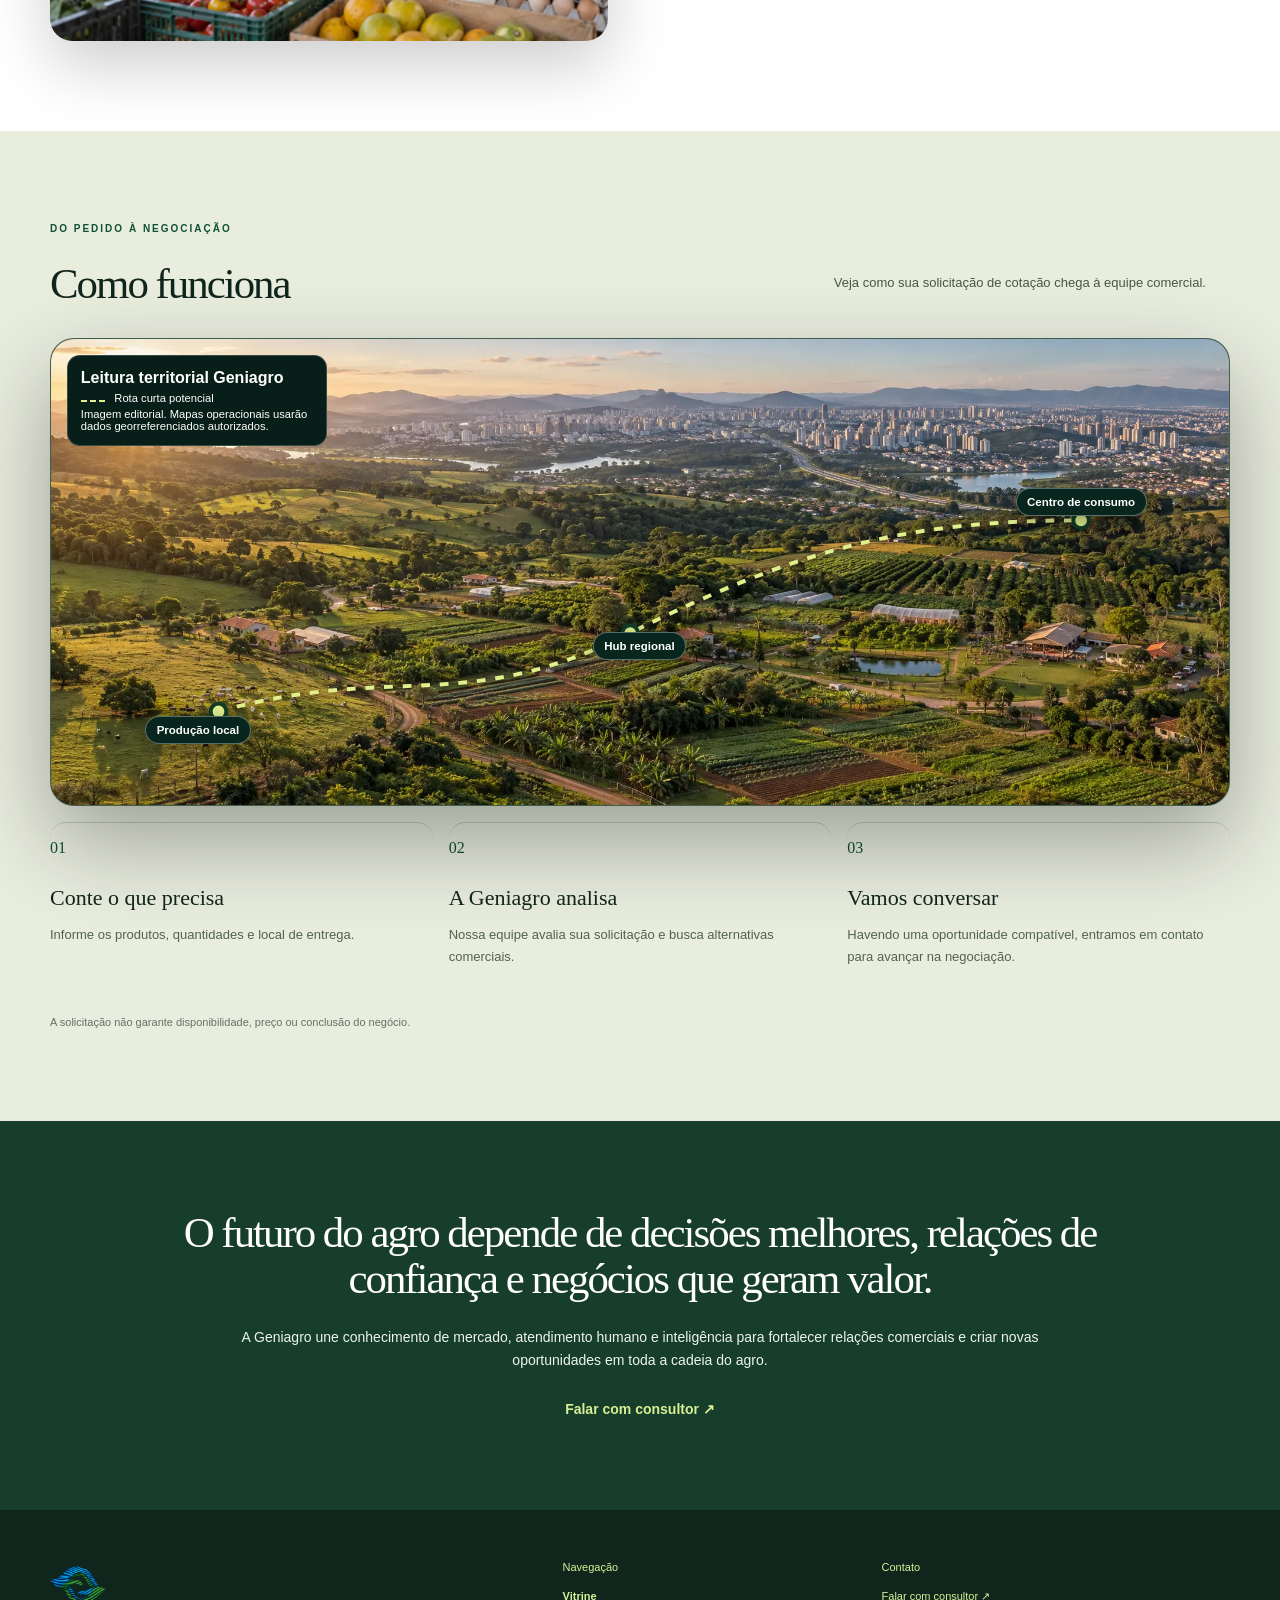
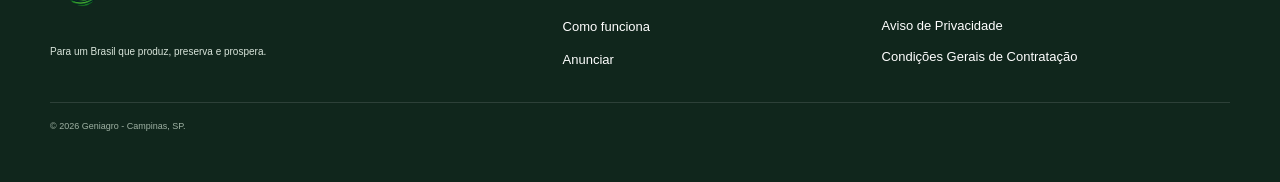
==== commit 071def9e: "Add files via upload" ====
--- a/index.html
+++ b/index.html
@@ -35,7 +35,7 @@
   <link rel="stylesheet" href="style.css">
   <script src="mobile-nav.js" defer></script>
   <link rel="stylesheet" href="modal/modal.css">
-  <script src="modal/modal.js" defer></script>
+  <script src="modal/modal.js?v=20261123-obs-v1" defer></script>
   <script async src="https://aflorsa.com.br/analytics.js" data-asset="geniagro_lp"></script>
 </head>
 <body class="geniagro-v2">
